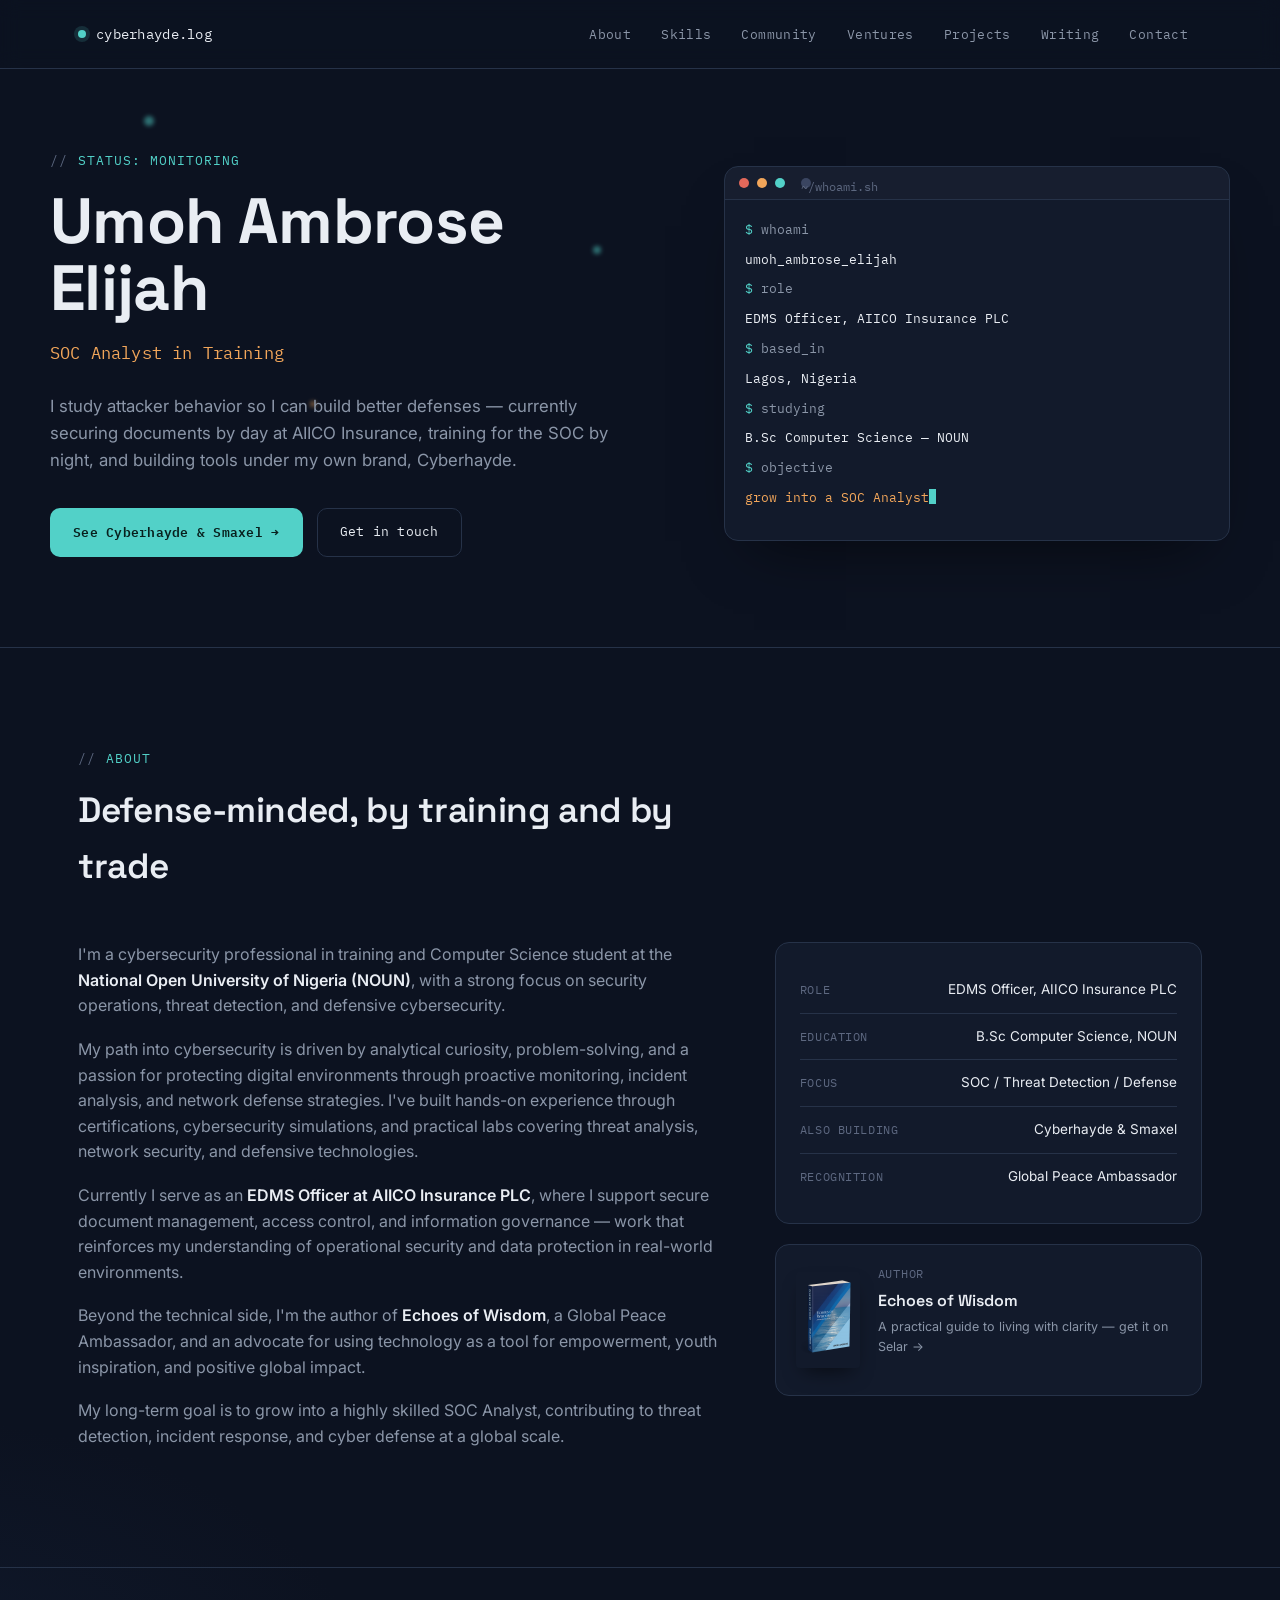
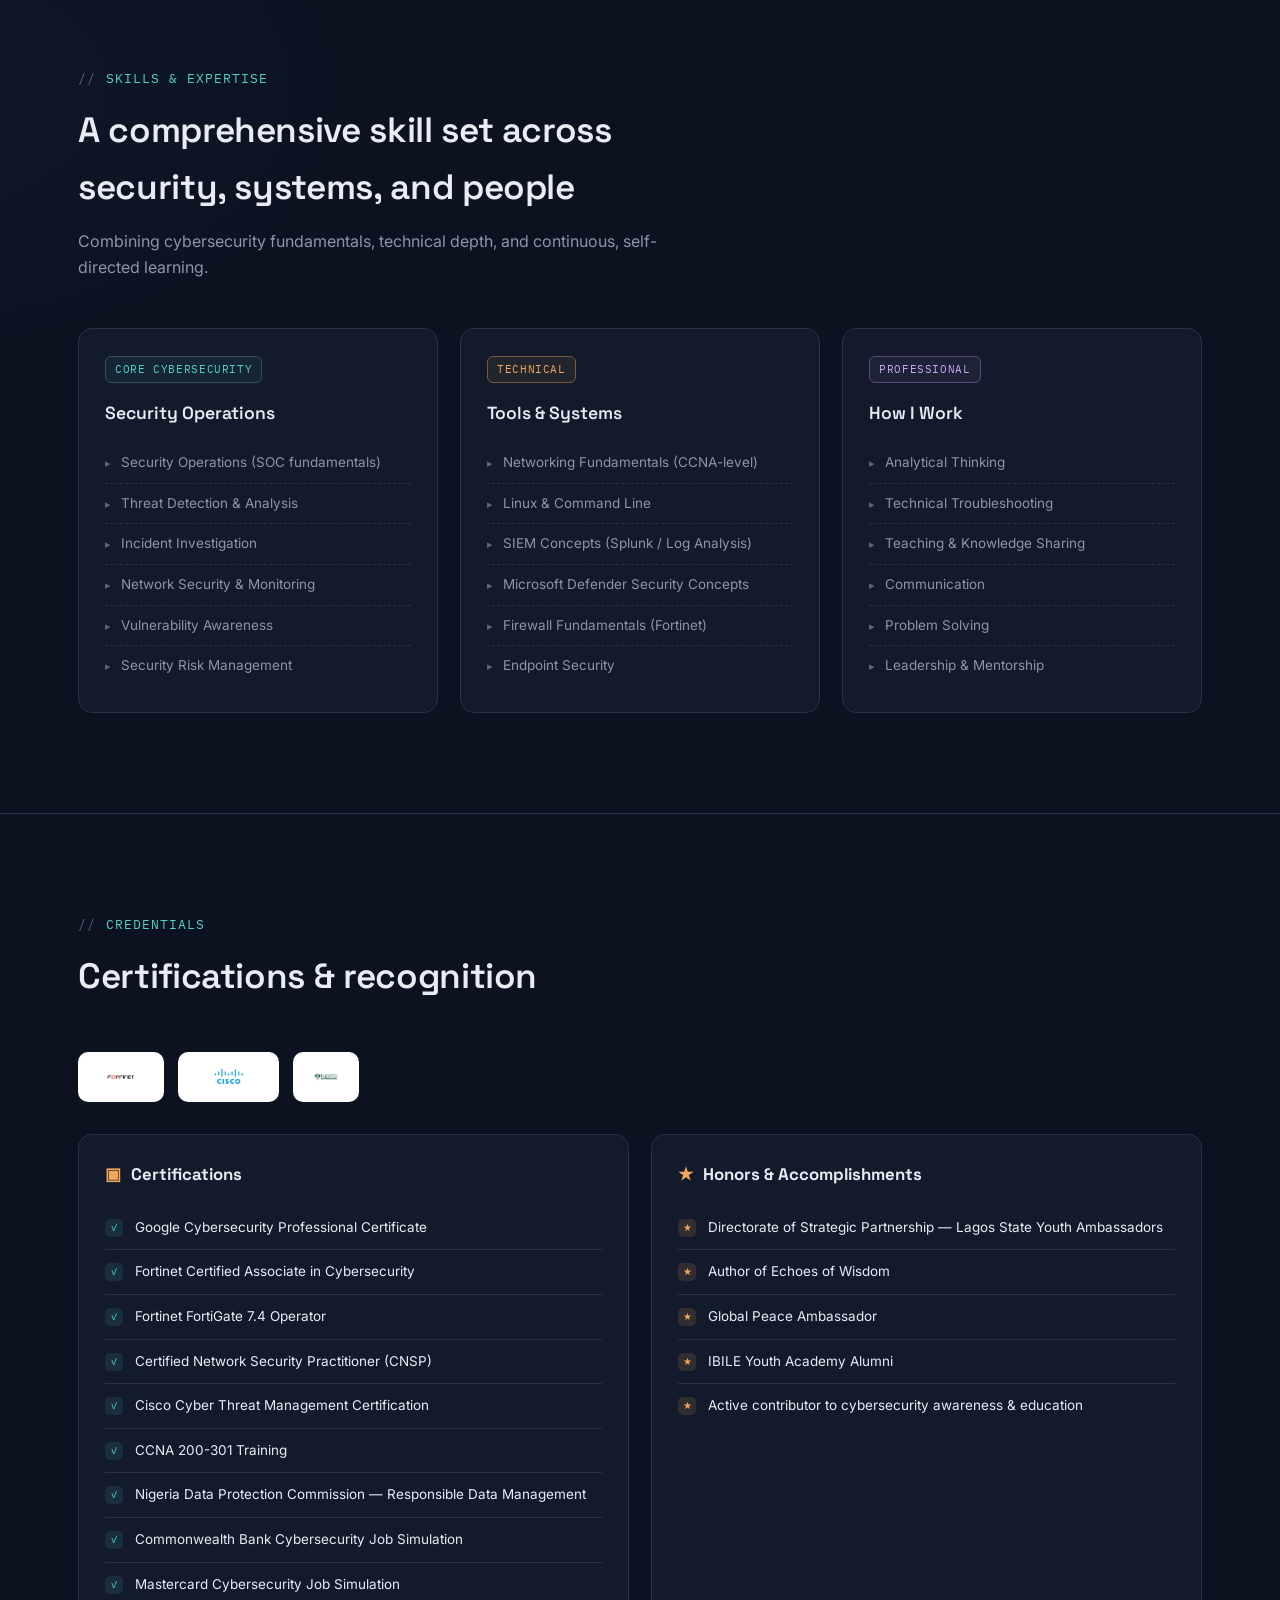
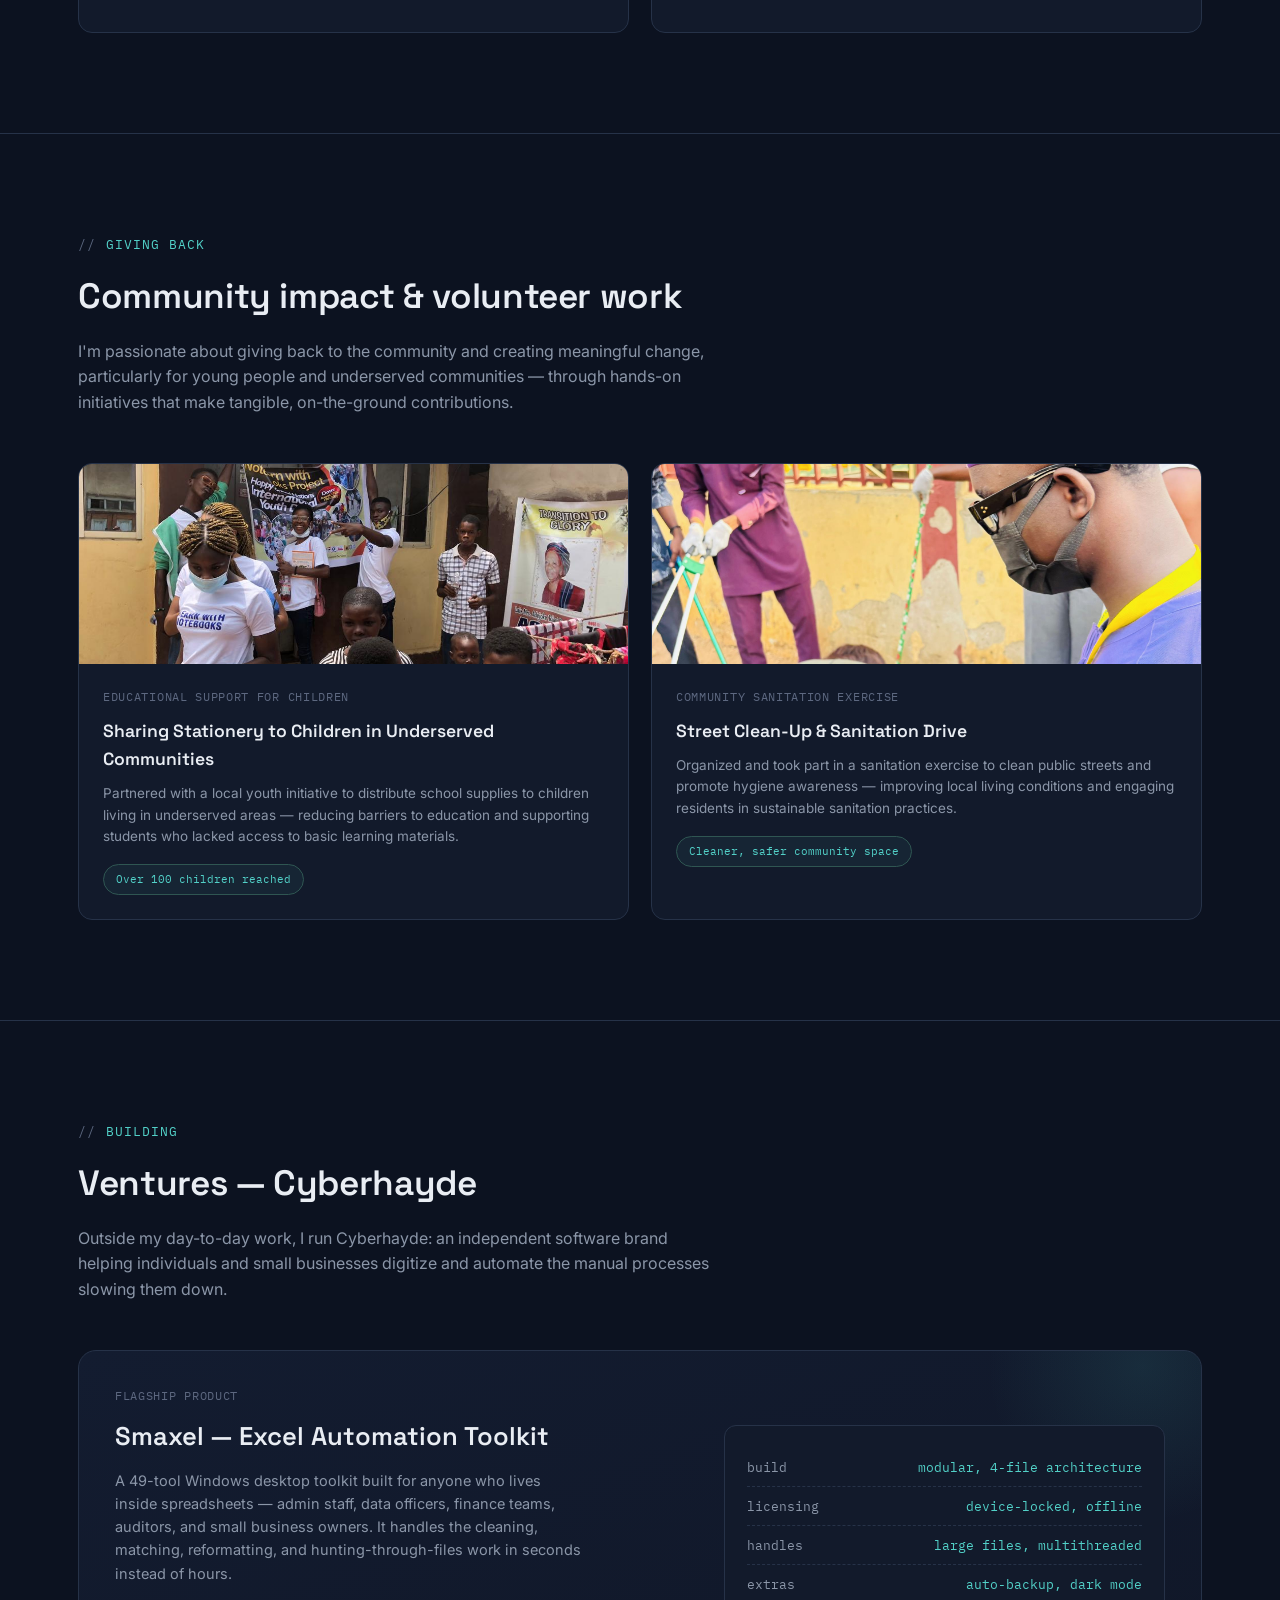
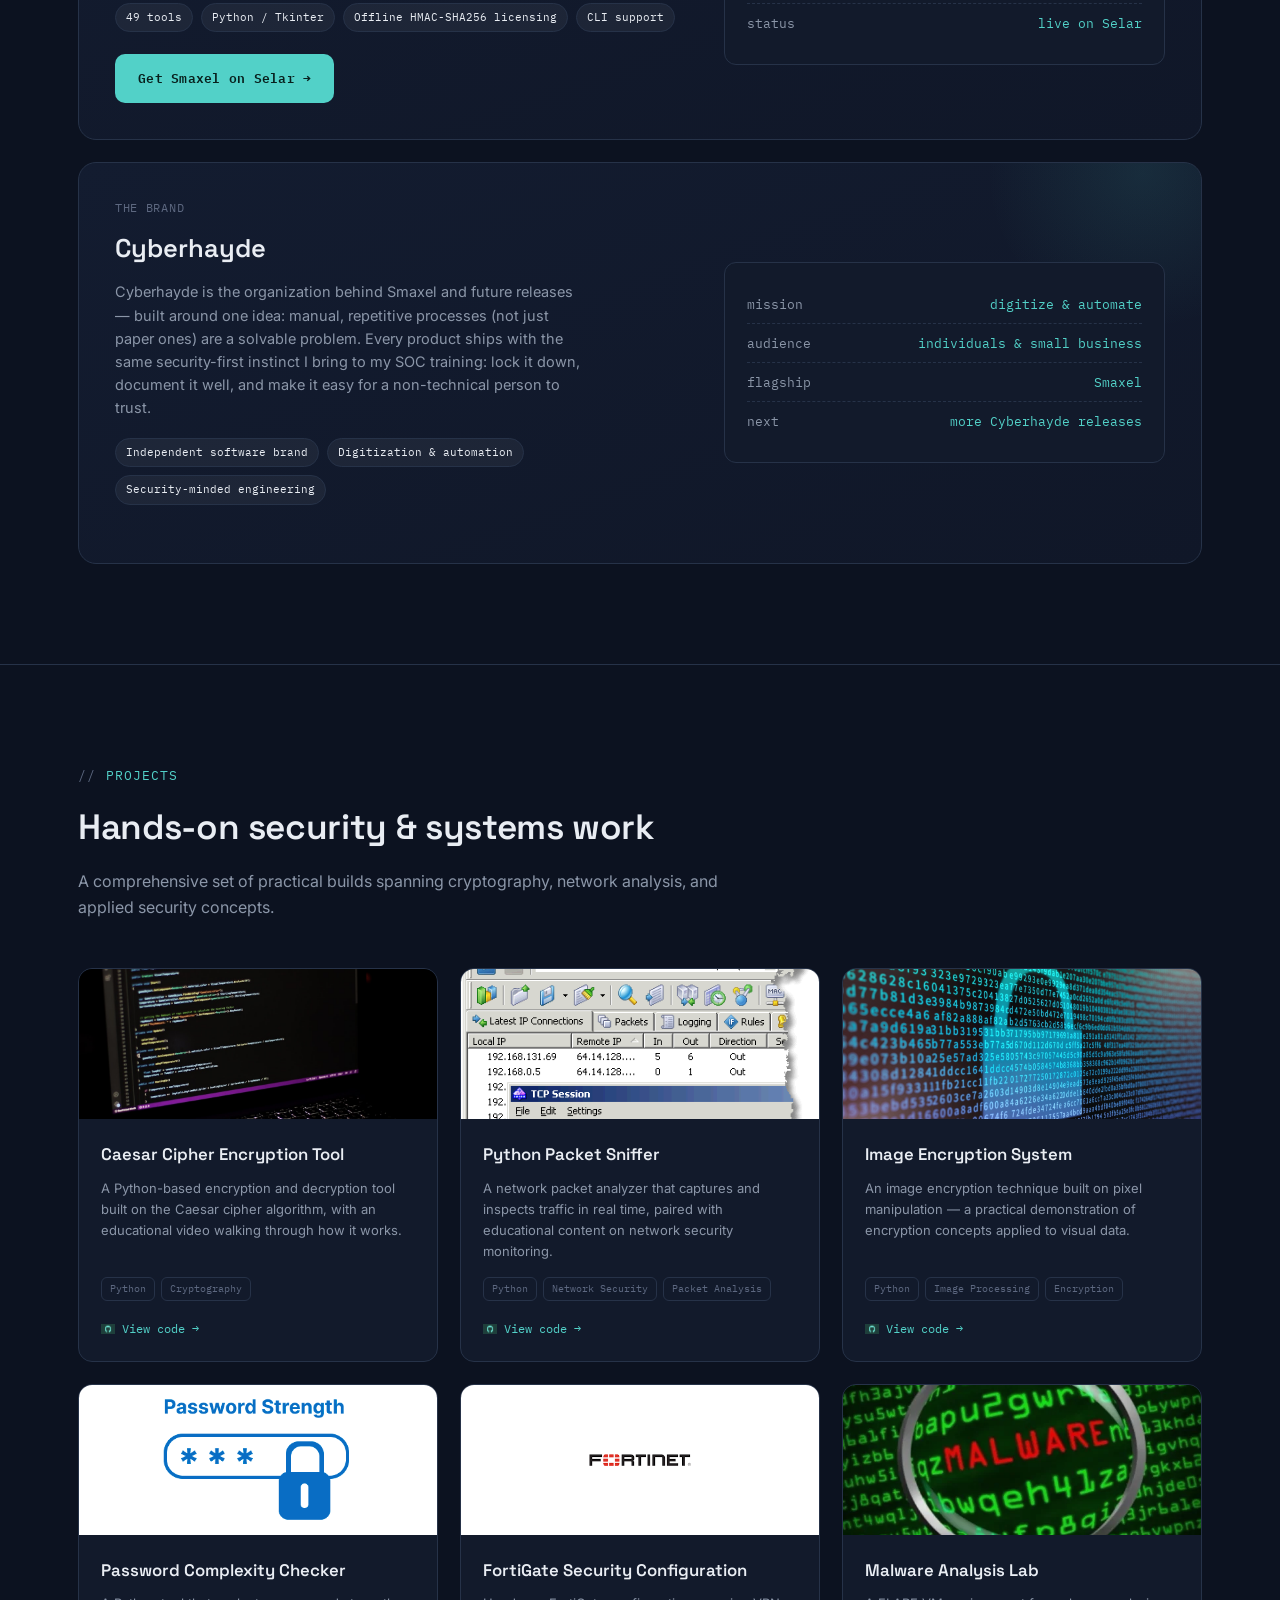
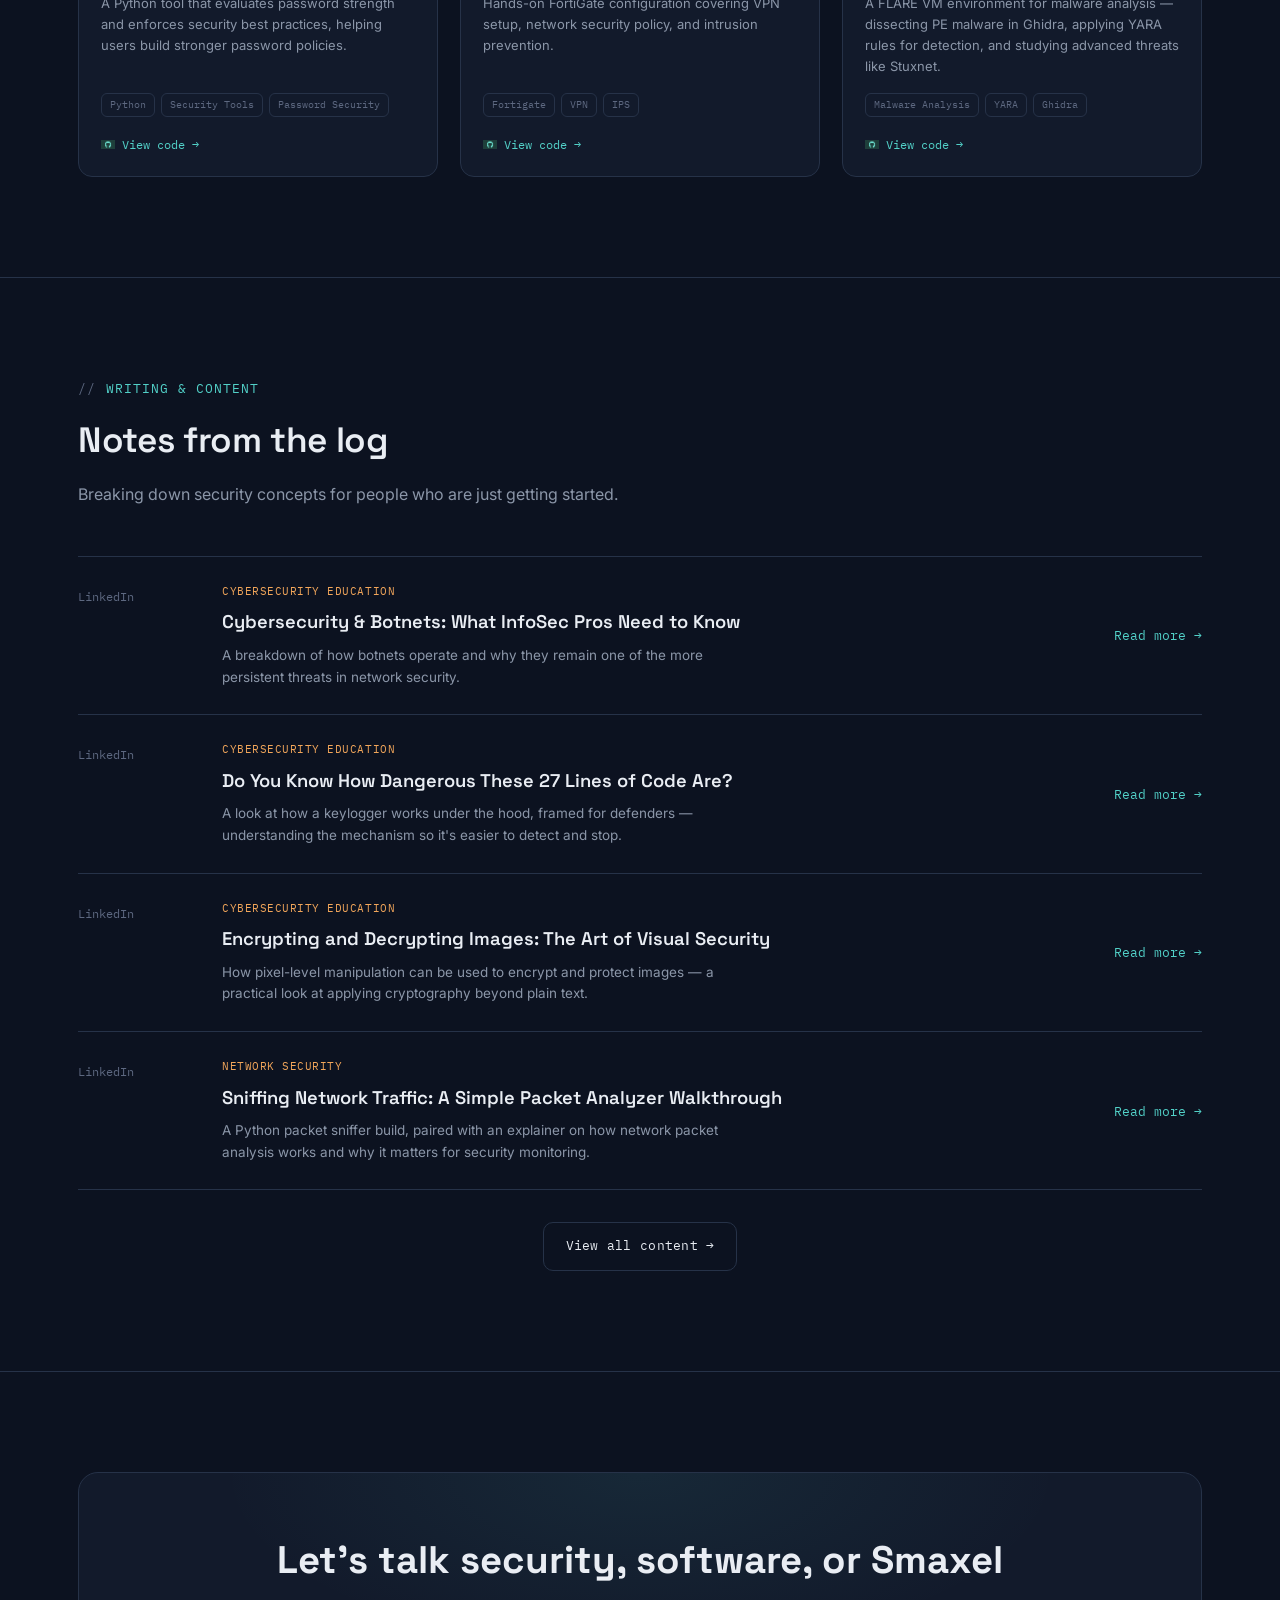
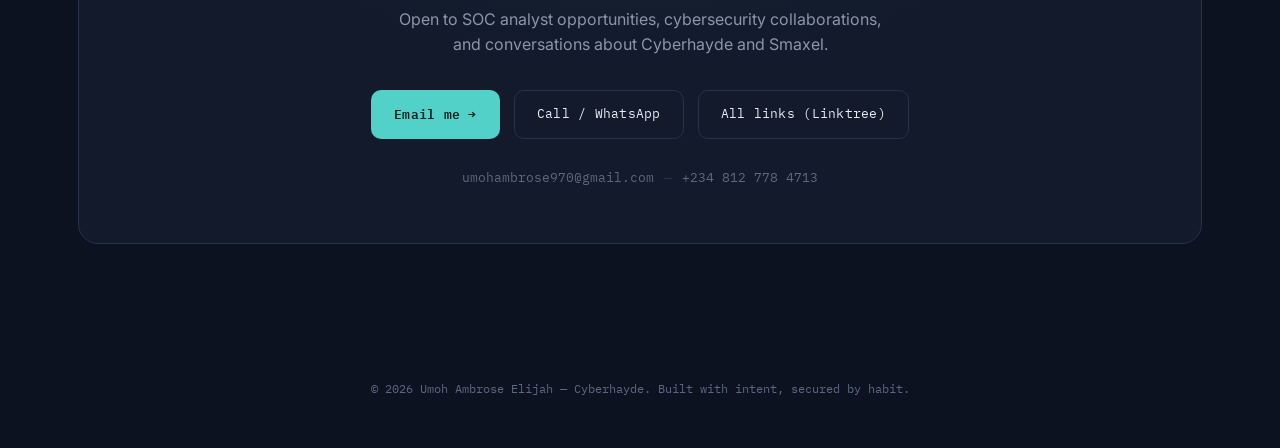
==== index.html @ e5b859e0 "Add files via upload" ====
<!DOCTYPE html>
<html lang="en">
<head>
<meta charset="UTF-8">
<meta name="viewport" content="width=device-width, initial-scale=1">
<title>Umoh Ambrose Elijah — SOC Analyst in Training | Cybersecurity | Author</title>
<meta name="description" content="Umoh Ambrose Elijah — SOC Analyst in training, cybersecurity practitioner, EDMS Officer at AIICO Insurance, author of Echoes of Wisdom, and founder of Cyberhayde.">
<link rel="preconnect" href="https://fonts.googleapis.com">
<link rel="preconnect" href="https://fonts.gstatic.com" crossorigin>
<link href="https://fonts.googleapis.com/css2?family=Space+Grotesk:wght@400;500;600;700&family=Inter:wght@400;500;600;700&family=IBM+Plex+Mono:wght@400;500;600&display=swap" rel="stylesheet">
<style>
  :root{
    --bg:        #0c1220;
    --panel:     #121a2b;
    --panel-2:   #17203400;
    --line:      #263248;
    --text:      #e9edf3;
    --muted:     #8b96a8;
    --muted-2:   #5d6880;
    --amber:     #f2a65a;
    --amber-dim: #7a5a35;
    --cyan:      #52d1c8;
    --cyan-dim:  #2f5652;
    --danger:    #e2685a;
    --radius:    14px;
    --maxw:      1180px;
    --display:   'Space Grotesk', sans-serif;
    --body:      'Inter', sans-serif;
    --mono:      'IBM Plex Mono', monospace;
  }

  *{box-sizing:border-box; margin:0; padding:0;}
  html{scroll-behavior:smooth;}
  @media (prefers-reduced-motion: reduce){
    html{scroll-behavior:auto;}
    *{animation-duration:0.001ms !important; animation-iteration-count:1 !important; transition-duration:0.001ms !important;}
  }

  body{
    background:
      radial-gradient(1100px 600px at 85% -10%, #142035 0%, transparent 60%),
      radial-gradient(900px 500px at -10% 20%, #10192c 0%, transparent 55%),
      var(--bg);
    background-size:100% 100%, 100% 100%, 100% 100%;
    animation:bgshift 22s ease-in-out infinite alternate;
    color:var(--text);
    font-family:var(--body);
    line-height:1.6;
    -webkit-font-smoothing:antialiased;
  }
  @keyframes bgshift{
    0%{background-position:85% -10%, -10% 20%, 0 0;}
    100%{background-position:78% -4%, -4% 28%, 0 0;}
  }

  /* floating ambient orbs (hero signature motion) */
  .orb{
    position:absolute; border-radius:50%; filter:blur(2px); pointer-events:none; z-index:0;
    opacity:0.5;
  }
  .orb-1{width:10px; height:10px; background:var(--cyan); top:18%; left:8%; animation:float1 9s ease-in-out infinite;}
  .orb-2{width:6px; height:6px; background:var(--amber); top:62%; left:22%; animation:float2 11s ease-in-out infinite;}
  .orb-3{width:8px; height:8px; background:var(--cyan); top:38%; left:46%; animation:float1 13s ease-in-out infinite reverse;}
  @keyframes float1{0%,100%{transform:translate(0,0);} 50%{transform:translate(14px,-22px);}}
  @keyframes float2{0%,100%{transform:translate(0,0);} 50%{transform:translate(-18px,16px);}}

  /* hero load-in stagger */
  .hero-copy > *{opacity:0; transform:translateY(14px); animation:heroIn .7s ease forwards;}
  .hero-copy .eyebrow{animation-delay:.05s;}
  .hero-copy h1{animation-delay:.15s;}
  .hero-copy .role-line{animation-delay:.28s;}
  .hero-copy p.lede{animation-delay:.4s;}
  .hero-copy .hero-ctas{animation-delay:.52s;}
  @keyframes heroIn{to{opacity:1; transform:translateY(0);}}

  .role-rotator{
    position:relative; display:inline-block;
    transition:opacity .35s ease, transform .35s ease;
  }
  .role-rotator.swap{opacity:0; transform:translateY(6px);}

  a{color:inherit; text-decoration:none;}
  img{max-width:100%; display:block;}
  ul{list-style:none;}

  ::selection{background:var(--amber); color:#1a1305;}

  .wrap{max-width:var(--maxw); margin:0 auto; padding:0 28px;}

  /* -------------------- NAV -------------------- */
  header.site-nav{
    position:fixed; top:0; left:0; right:0; z-index:100;
    background:rgba(12,18,32,0.78);
    backdrop-filter:blur(10px);
    border-bottom:1px solid var(--line);
  }
  .nav-inner{
    max-width:var(--maxw); margin:0 auto; padding:0 28px;
    height:68px; display:flex; align-items:center; justify-content:space-between;
  }
  .brand{
    font-family:var(--mono); font-size:14px; letter-spacing:0.02em; color:var(--text);
    display:flex; align-items:center; gap:10px;
  }
  .brand .dot{
    width:8px; height:8px; border-radius:50%; background:var(--cyan);
    box-shadow:0 0 0 4px rgba(82,209,200,0.15);
    animation:pulse 2.4s ease-in-out infinite;
  }
  @keyframes pulse{
    0%,100%{opacity:1;} 50%{opacity:0.35;}
  }
  nav.links{display:flex; gap:2px;}
  nav.links a{
    font-family:var(--mono); font-size:12.5px; letter-spacing:0.03em;
    color:var(--muted); padding:8px 14px; border-radius:8px; position:relative;
    transition:color .2s ease, background .2s ease;
  }
  nav.links a:hover{color:var(--text); background:rgba(255,255,255,0.04);}
  nav.links a.active{color:var(--cyan);}
  nav.links a.active::after{
    content:''; position:absolute; left:14px; right:14px; bottom:2px; height:1px; background:var(--cyan);
  }

  .nav-toggle{
    display:none; flex-direction:column; gap:5px; background:none; border:none; cursor:pointer; padding:8px;
  }
  .nav-toggle span{width:22px; height:2px; background:var(--text); border-radius:2px; transition:transform .25s ease, opacity .25s ease;}
  .mobile-menu{
    display:none; position:fixed; top:68px; left:0; right:0; bottom:0; z-index:99;
    background:rgba(9,13,22,0.98); backdrop-filter:blur(6px);
    padding:20px 28px; flex-direction:column; gap:4px;
  }
  .mobile-menu.open{display:flex;}
  .mobile-menu a{
    font-family:var(--mono); font-size:15px; padding:16px 4px; border-bottom:1px solid var(--line); color:var(--muted);
  }
  .mobile-menu a.active{color:var(--cyan);}

  /* -------------------- HERO -------------------- */
  .hero{
    padding:150px 0 90px;
    display:grid; grid-template-columns:1.1fr 0.9fr; gap:56px; align-items:center;
  }
  .eyebrow{
    font-family:var(--mono); font-size:12.5px; color:var(--cyan); letter-spacing:0.08em;
    text-transform:uppercase; margin-bottom:18px; display:flex; align-items:center; gap:10px;
  }
  .eyebrow::before{content:'//'; color:var(--muted-2);}
  h1.name{
    font-family:var(--display); font-weight:700;
    font-size:clamp(2.4rem, 5.2vw, 4rem);
    line-height:1.05; letter-spacing:-0.01em;
    margin-bottom:18px;
  }
  .role-line{
    font-family:var(--mono); font-size:clamp(0.9rem, 1.4vw, 1.05rem);
    color:var(--amber); margin-bottom:26px; letter-spacing:0.01em;
  }
  .role-line .sep{color:var(--muted-2); margin:0 8px;}
  .hero p.lede{
    color:var(--muted); font-size:1.05rem; max-width:52ch; margin-bottom:34px;
  }
  .hero-ctas{display:flex; gap:14px; flex-wrap:wrap;}
  .btn{
    font-family:var(--mono); font-size:13px; letter-spacing:0.02em;
    padding:13px 22px; border-radius:10px; display:inline-flex; align-items:center; gap:8px;
    transition:transform .2s ease, box-shadow .2s ease, background .2s ease, border-color .2s ease;
    border:1px solid transparent; cursor:pointer;
  }
  .btn-primary{background:var(--cyan); color:#08201d; font-weight:600;}
  .btn-primary:hover{transform:translateY(-2px); box-shadow:0 10px 24px rgba(82,209,200,0.22);}
  .btn-ghost{border-color:var(--line); color:var(--text);}
  .btn-ghost:hover{border-color:var(--muted-2); background:rgba(255,255,255,0.03); transform:translateY(-2px);}

  /* terminal console signature element */
  .console{
    background:var(--panel); border:1px solid var(--line); border-radius:var(--radius);
    font-family:var(--mono); font-size:13px; overflow:hidden;
    box-shadow:0 30px 60px -30px rgba(0,0,0,0.6);
  }
  .console-bar{
    display:flex; align-items:center; gap:8px; padding:11px 14px; border-bottom:1px solid var(--line);
    background:rgba(255,255,255,0.02);
  }
  .console-bar span{width:10px; height:10px; border-radius:50%; background:#3a4560;}
  .console-bar span:nth-child(1){background:#e2685a;}
  .console-bar span:nth-child(2){background:#f2a65a;}
  .console-bar span:nth-child(3){background:#52d1c8;}
  .console-bar .path{margin-left:8px; color:var(--muted-2); font-size:11.5px;}
  .console-body{padding:20px 20px 22px; color:var(--muted);}
  .console-body .line{margin-bottom:9px; white-space:pre-wrap;}
  .console-body .prompt{color:var(--cyan);}
  .console-body .val{color:var(--text);}
  .console-body .status{color:var(--amber);}
  .caret{display:inline-block; width:7px; height:15px; background:var(--cyan); vertical-align:-2px; animation:blink 1s step-end infinite;}
  @keyframes blink{50%{opacity:0;}}

  /* -------------------- SECTION SCAFFOLD -------------------- */
  section{padding:100px 0;}
  section + section{border-top:1px solid var(--line);}
  .sec-head{margin-bottom:48px; max-width:64ch;}
  .sec-head .eyebrow{margin-bottom:14px;}
  .sec-head h2{
    font-family:var(--display); font-weight:600; font-size:clamp(1.6rem, 3vw, 2.2rem);
    margin-bottom:14px; letter-spacing:-0.01em;
  }
  .sec-head p{color:var(--muted); font-size:1rem;}

  .reveal{opacity:0; transform:translateY(18px); transition:opacity .6s ease, transform .6s ease;}
  .reveal.in{opacity:1; transform:translateY(0);}

  /* -------------------- ABOUT -------------------- */
  .about-grid{display:grid; grid-template-columns:1.5fr 1fr; gap:56px; align-items:start;}
  .about-grid p{color:var(--muted); margin-bottom:18px; max-width:66ch;}
  .about-grid p strong{color:var(--text); font-weight:600;}
  .fact-card{
    background:var(--panel); border:1px solid var(--line); border-radius:var(--radius); padding:24px;
  }
  .fact-card .fact{display:flex; justify-content:space-between; gap:14px; padding:12px 0; border-bottom:1px solid var(--line); font-size:13.5px;}
  .fact-card .fact:last-child{border-bottom:none;}
  .fact-card .fact .k{color:var(--muted-2); font-family:var(--mono); font-size:11.5px; text-transform:uppercase; letter-spacing:0.05em; padding-top:2px;}
  .fact-card .fact .v{color:var(--text); text-align:right;}

  .book-card{
    margin-top:20px; background:var(--panel); border:1px solid var(--line); border-radius:var(--radius);
    padding:20px; display:flex; gap:18px; align-items:center; transition:border-color .2s ease, transform .2s ease;
  }
  .book-card:hover{border-color:var(--muted-2); transform:translateY(-2px);}
  .book-card img{width:64px; border-radius:4px; box-shadow:0 10px 20px -8px rgba(0,0,0,0.6); flex-shrink:0;}
  .book-card h4{font-family:var(--display); font-size:1rem; margin:2px 0 4px; font-weight:600;}
  .book-card p{color:var(--muted); font-size:12.5px;}
  .book-info .venture-kicker{margin-bottom:4px;}

  /* -------------------- SKILLS -------------------- */
  .skill-cols{display:grid; grid-template-columns:repeat(3, 1fr); gap:22px;}
  .skill-panel{
    background:var(--panel); border:1px solid var(--line); border-radius:var(--radius); padding:26px;
  }
  .skill-panel .tag{
    display:inline-block; font-family:var(--mono); font-size:10.5px; letter-spacing:0.06em; text-transform:uppercase;
    color:var(--cyan); border:1px solid var(--cyan-dim); background:rgba(82,209,200,0.06);
    padding:4px 9px; border-radius:6px; margin-bottom:16px;
  }
  .skill-panel.technical .tag{color:var(--amber); border-color:var(--amber-dim); background:rgba(242,166,90,0.07);}
  .skill-panel.professional .tag{color:#c9a6f2; border-color:#5a4a7a; background:rgba(201,166,242,0.06);}
  .skill-panel h3{font-family:var(--display); font-size:1.1rem; margin-bottom:16px; font-weight:600;}
  .skill-panel li{
    font-size:13.5px; color:var(--muted); padding:9px 0; border-bottom:1px dashed var(--line);
    display:flex; gap:10px; align-items:baseline;
  }
  .skill-panel li:last-child{border-bottom:none;}
  .skill-panel li::before{content:'▸'; color:var(--muted-2); flex-shrink:0; font-size:11px;}

  /* -------------------- CERTS / HONORS -------------------- */
  .logo-strip{display:flex; flex-wrap:wrap; gap:14px; margin-bottom:32px;}
  .logo-chip{
    background:#fff; border-radius:10px; padding:12px 20px; display:flex; align-items:center; justify-content:center;
    transition:transform .2s ease;
  }
  .logo-chip:hover{transform:translateY(-3px);}
  .logo-chip img{height:26px; width:auto; object-fit:contain;}

  .cred-grid{display:grid; grid-template-columns:1fr 1fr; gap:22px;}
  .cred-card{background:var(--panel); border:1px solid var(--line); border-radius:var(--radius); padding:26px;}
  .cred-card h3{font-family:var(--display); font-size:1.05rem; margin-bottom:18px; display:flex; align-items:center; gap:10px;}
  .cred-card h3 .ico{color:var(--amber);}
  .cred-card .item{
    display:flex; gap:12px; padding:11px 0; border-bottom:1px solid var(--line); font-size:13.5px; color:var(--muted);
  }
  .cred-card .item:last-child{border-bottom:none;}
  .cred-card .item .chip{
    flex-shrink:0; width:18px; height:18px; border-radius:5px; margin-top:2px;
    background:rgba(82,209,200,0.12); color:var(--cyan); display:flex; align-items:center; justify-content:center;
    font-size:10px; font-family:var(--mono);
  }
  .cred-card.honors .item .chip{background:rgba(242,166,90,0.14); color:var(--amber);}
  .cred-card .item .v{color:var(--text);}

  /* -------------------- COMMUNITY -------------------- */
  .community-grid{display:grid; grid-template-columns:1fr 1fr; gap:22px;}
  .community-card{
    background:var(--panel); border:1px solid var(--line); border-radius:var(--radius); overflow:hidden;
    transition:transform .2s ease, border-color .2s ease;
  }
  .community-card:hover{transform:translateY(-4px); border-color:var(--muted-2);}
  .community-card img{width:100%; height:200px; object-fit:cover; display:block; filter:saturate(0.92);}
  .community-body{padding:24px;}
  .community-body h3{font-family:var(--display); font-size:1.1rem; margin-bottom:10px; font-weight:600;}
  .community-body p{color:var(--muted); font-size:13.5px; margin-bottom:16px;}
  .impact-tag{
    font-family:var(--mono); font-size:11px; color:var(--cyan); border:1px solid var(--cyan-dim);
    background:rgba(82,209,200,0.06); display:inline-block; padding:6px 12px; border-radius:20px;
  }

  /* -------------------- VENTURES (new) -------------------- */
  .venture-card{
    background:linear-gradient(160deg, #131c30 0%, #101728 100%);
    border:1px solid var(--line); border-radius:18px; padding:36px;
    display:grid; grid-template-columns:1.3fr 1fr; gap:36px; align-items:center;
    position:relative; overflow:hidden;
  }
  .venture-card::before{
    content:''; position:absolute; top:-40%; right:-10%; width:340px; height:340px; border-radius:50%;
    background:radial-gradient(circle, rgba(82,209,200,0.10), transparent 65%);
  }
  .venture-card + .venture-card{margin-top:22px;}
  .venture-kicker{font-family:var(--mono); font-size:11.5px; color:var(--muted-2); letter-spacing:0.06em; text-transform:uppercase; margin-bottom:10px;}
  .venture-card h3{font-family:var(--display); font-size:1.6rem; margin-bottom:12px; font-weight:600;}
  .venture-card p{color:var(--muted); font-size:14.5px; margin-bottom:18px; max-width:52ch;}
  .venture-badges{display:flex; flex-wrap:wrap; gap:8px; margin-bottom:22px;}
  .venture-badges span{
    font-family:var(--mono); font-size:11px; color:var(--text); background:rgba(255,255,255,0.05);
    border:1px solid var(--line); padding:5px 10px; border-radius:20px;
  }
  .venture-panel{
    background:var(--panel); border:1px solid var(--line); border-radius:12px; padding:22px;
    font-family:var(--mono); font-size:12.5px; color:var(--muted); position:relative; z-index:1;
  }
  .venture-panel .row{display:flex; justify-content:space-between; padding:9px 0; border-bottom:1px dashed var(--line);}
  .venture-panel .row:last-child{border-bottom:none;}
  .venture-panel .row .v{color:var(--cyan);}

  /* -------------------- PROJECTS -------------------- */
  .project-grid{display:grid; grid-template-columns:repeat(3, 1fr); gap:22px;}
  .project-card{
    background:var(--panel); border:1px solid var(--line); border-radius:var(--radius); overflow:hidden;
    display:flex; flex-direction:column; transition:border-color .2s ease, transform .2s ease;
  }
  .project-card:hover{border-color:var(--muted-2); transform:translateY(-3px);}
  .project-thumb{
    width:100%; height:150px; object-fit:cover; display:block; filter:saturate(0.9);
    transition:transform .4s ease;
  }
  .project-thumb.logo-thumb{object-fit:contain; background:#fff; padding:26px 0;}
  .project-card:hover .project-thumb{transform:scale(1.04);}
  .project-card-body{padding:22px; display:flex; flex-direction:column; flex:1;}
  .project-card h3{font-family:var(--display); font-size:1.05rem; margin-bottom:10px; font-weight:600;}
  .project-card p{color:var(--muted); font-size:13px; flex:1; margin-bottom:16px;}
  .project-tags{display:flex; flex-wrap:wrap; gap:6px; margin-bottom:18px;}
  .project-tags span{
    font-family:var(--mono); font-size:10px; color:var(--muted-2); border:1px solid var(--line);
    padding:3px 8px; border-radius:6px;
  }
  .project-card a.code-link{
    font-family:var(--mono); font-size:12px; color:var(--cyan); display:inline-flex; align-items:center; gap:7px;
  }
  .project-card a.code-link:hover{text-decoration:underline;}
  .gh-icon{width:14px; height:14px; object-fit:contain; filter:invert(78%) sepia(28%) saturate(561%) hue-rotate(122deg) brightness(94%);}

  /* -------------------- WRITING -------------------- */
  .writing-list{display:flex; flex-direction:column;}
  .writing-item{
    display:grid; grid-template-columns:120px 1fr auto; gap:24px; align-items:start;
    padding:26px 0; border-bottom:1px solid var(--line);
  }
  .writing-item:first-child{border-top:1px solid var(--line);}
  .writing-item time{font-family:var(--mono); font-size:12px; color:var(--muted-2); padding-top:4px;}
  .writing-item .meta{display:flex; gap:10px; align-items:center; margin-bottom:8px; flex-wrap:wrap;}
  .writing-item .cat{
    font-family:var(--mono); font-size:10.5px; color:var(--amber); text-transform:uppercase; letter-spacing:0.05em;
  }
  .writing-item .read{font-family:var(--mono); font-size:10.5px; color:var(--muted-2);}
  .writing-item h3{font-family:var(--display); font-size:1.15rem; margin-bottom:8px; font-weight:600;}
  .writing-item p{color:var(--muted); font-size:13.5px; max-width:60ch;}
  .writing-item .go{
    font-family:var(--mono); font-size:12.5px; color:var(--cyan); align-self:center; white-space:nowrap;
  }
  .view-all{margin-top:32px; text-align:center;}

  /* -------------------- CONTACT -------------------- */
  .contact-panel{
    background:var(--panel); border:1px solid var(--line); border-radius:20px; padding:56px;
    text-align:center; position:relative; overflow:hidden;
  }
  .contact-panel::before{
    content:''; position:absolute; inset:0; background:radial-gradient(600px 260px at 50% 0%, rgba(82,209,200,0.08), transparent 70%);
  }
  .contact-panel h2{font-family:var(--display); font-size:clamp(1.6rem,3.4vw,2.4rem); margin-bottom:16px; position:relative;}
  .contact-panel p{color:var(--muted); max-width:50ch; margin:0 auto 32px; position:relative;}
  .contact-ctas{display:flex; gap:14px; justify-content:center; flex-wrap:wrap; position:relative;}
  .contact-details{
    margin-top:28px; font-family:var(--mono); font-size:12.5px; color:var(--muted-2);
    display:flex; gap:10px; justify-content:center; flex-wrap:wrap; position:relative;
  }
  .contact-details .dash{color:var(--line);}

  footer{padding:36px 0 50px; text-align:center;}
  footer p{font-family:var(--mono); font-size:11.5px; color:var(--muted-2);}

  .to-top{
    position:fixed; right:24px; bottom:24px; width:44px; height:44px; border-radius:12px;
    background:var(--panel); border:1px solid var(--line); color:var(--text); display:flex; align-items:center; justify-content:center;
    opacity:0; pointer-events:none; transition:opacity .25s ease, transform .2s ease; z-index:90; cursor:pointer;
  }
  .to-top.show{opacity:1; pointer-events:auto;}
  .to-top:hover{transform:translateY(-3px); border-color:var(--muted-2);}

  /* -------------------- RESPONSIVE -------------------- */
  @media (max-width:980px){
    .hero{grid-template-columns:1fr; padding-top:130px;}
    .about-grid{grid-template-columns:1fr;}
    .skill-cols{grid-template-columns:1fr 1fr;}
    .cred-grid{grid-template-columns:1fr;}
    .venture-card{grid-template-columns:1fr;}
    .project-grid{grid-template-columns:1fr 1fr;}
  }
  @media (max-width:720px){
    nav.links{display:none;}
    .nav-toggle{display:flex;}
    .wrap{padding:0 20px;}
    .hero{padding:118px 0 60px;}
    section{padding:64px 0;}
    .skill-cols{grid-template-columns:1fr;}
    .project-grid{grid-template-columns:1fr;}
    .writing-item{grid-template-columns:1fr; gap:8px;}
    .writing-item .go{justify-self:start;}
    .contact-panel{padding:38px 22px;}
    h1.name{font-size:2.2rem;}
  }
</style>
</head>
<body>

<header class="site-nav">
  <div class="nav-inner">
    <a href="#top" class="brand"><span class="dot"></span>cyberhayde.log</a>
    <nav class="links" id="desktopLinks">
      <a href="#about">About</a>
      <a href="#skills">Skills</a>
      <a href="#community">Community</a>
      <a href="#ventures">Ventures</a>
      <a href="#projects">Projects</a>
      <a href="#writing">Writing</a>
      <a href="#contact">Contact</a>
    </nav>
    <button class="nav-toggle" id="navToggle" aria-label="Toggle menu" aria-expanded="false">
      <span></span><span></span><span></span>
    </button>
  </div>
</header>

<div class="mobile-menu" id="mobileMenu">
  <a href="#about">About</a>
  <a href="#skills">Skills</a>
  <a href="#community">Community</a>
  <a href="#ventures">Ventures</a>
  <a href="#projects">Projects</a>
  <a href="#writing">Writing</a>
  <a href="#contact">Contact</a>
</div>

<main id="top">

  <!-- HERO -->
  <section class="hero wrap" style="border-top:none; position:relative;">
    <div class="orb orb-1"></div>
    <div class="orb orb-2"></div>
    <div class="orb orb-3"></div>
    <div class="hero-copy" style="position:relative; z-index:1;">
      <div class="eyebrow">status: monitoring</div>
      <h1 class="name">Umoh Ambrose Elijah</h1>
      <div class="role-line">
        <span class="role-rotator" id="roleRotator">SOC Analyst in Training</span>
      </div>
      <p class="lede">I study attacker behavior so I can build better defenses — currently securing documents by day at AIICO Insurance, training for the SOC by night, and building tools under my own brand, Cyberhayde.</p>
      <div class="hero-ctas">
        <a href="#ventures" class="btn btn-primary">See Cyberhayde &amp; Smaxel →</a>
        <a href="#contact" class="btn btn-ghost">Get in touch</a>
      </div>
    </div>
    <div class="console reveal">
      <div class="console-bar">
        <span></span><span></span><span></span>
        <span class="path">~/whoami.sh</span>
      </div>
      <div class="console-body">
        <div class="line"><span class="prompt">$</span> whoami</div>
        <div class="line"><span class="val">umoh_ambrose_elijah</span></div>
        <div class="line"><span class="prompt">$</span> role</div>
        <div class="line"><span class="val">EDMS Officer, AIICO Insurance PLC</span></div>
        <div class="line"><span class="prompt">$</span> based_in</div>
        <div class="line"><span class="val">Lagos, Nigeria</span></div>
        <div class="line"><span class="prompt">$</span> studying</div>
        <div class="line"><span class="val">B.Sc Computer Science — NOUN</span></div>
        <div class="line"><span class="prompt">$</span> objective</div>
        <div class="line"><span class="status">grow into a SOC Analyst<span class="caret"></span></span></div>
      </div>
    </div>
  </section>

  <!-- ABOUT -->
  <section id="about">
    <div class="wrap">
      <div class="sec-head reveal">
        <div class="eyebrow">about</div>
        <h2>Defense-minded, by training and by trade</h2>
      </div>
      <div class="about-grid">
        <div class="reveal">
          <p>I'm a cybersecurity professional in training and Computer Science student at the <strong>National Open University of Nigeria (NOUN)</strong>, with a strong focus on security operations, threat detection, and defensive cybersecurity.</p>
          <p>My path into cybersecurity is driven by analytical curiosity, problem-solving, and a passion for protecting digital environments through proactive monitoring, incident analysis, and network defense strategies. I've built hands-on experience through certifications, cybersecurity simulations, and practical labs covering threat analysis, network security, and defensive technologies.</p>
          <p>Currently I serve as an <strong>EDMS Officer at AIICO Insurance PLC</strong>, where I support secure document management, access control, and information governance — work that reinforces my understanding of operational security and data protection in real-world environments.</p>
          <p>Beyond the technical side, I'm the author of <strong>Echoes of Wisdom</strong>, a Global Peace Ambassador, and an advocate for using technology as a tool for empowerment, youth inspiration, and positive global impact.</p>
          <p>My long-term goal is to grow into a highly skilled SOC Analyst, contributing to threat detection, incident response, and cyber defense at a global scale.</p>
        </div>
        <div class="reveal">
        <div class="fact-card">
          <div class="fact"><span class="k">Role</span><span class="v">EDMS Officer, AIICO Insurance PLC</span></div>
          <div class="fact"><span class="k">Education</span><span class="v">B.Sc Computer Science, NOUN</span></div>
          <div class="fact"><span class="k">Focus</span><span class="v">SOC / Threat Detection / Defense</span></div>
          <div class="fact"><span class="k">Also building</span><span class="v">Cyberhayde &amp; Smaxel</span></div>
          <div class="fact"><span class="k">Recognition</span><span class="v">Global Peace Ambassador</span></div>
        </div>
        <a class="book-card" href="https://selar.com/11111929if" target="_blank" rel="noopener">
          <img src="assets/echoes-of-wisdom-cover.png" alt="Echoes of Wisdom book cover by Umoh Ambrose">
          <div class="book-info">
            <div class="venture-kicker">Author</div>
            <h4>Echoes of Wisdom</h4>
            <p>A practical guide to living with clarity — get it on Selar →</p>
          </div>
        </a>
        </div>
      </div>
    </div>
  </section>

  <!-- SKILLS -->
  <section id="skills">
    <div class="wrap">
      <div class="sec-head reveal">
        <div class="eyebrow">skills &amp; expertise</div>
        <h2>A comprehensive skill set across security, systems, and people</h2>
        <p>Combining cybersecurity fundamentals, technical depth, and continuous, self-directed learning.</p>
      </div>
      <div class="skill-cols">
        <div class="skill-panel reveal">
          <span class="tag">Core Cybersecurity</span>
          <h3>Security Operations</h3>
          <ul>
            <li>Security Operations (SOC fundamentals)</li>
            <li>Threat Detection &amp; Analysis</li>
            <li>Incident Investigation</li>
            <li>Network Security &amp; Monitoring</li>
            <li>Vulnerability Awareness</li>
            <li>Security Risk Management</li>
          </ul>
        </div>
        <div class="skill-panel technical reveal">
          <span class="tag">Technical</span>
          <h3>Tools &amp; Systems</h3>
          <ul>
            <li>Networking Fundamentals (CCNA-level)</li>
            <li>Linux &amp; Command Line</li>
            <li>SIEM Concepts (Splunk / Log Analysis)</li>
            <li>Microsoft Defender Security Concepts</li>
            <li>Firewall Fundamentals (Fortinet)</li>
            <li>Endpoint Security</li>
          </ul>
        </div>
        <div class="skill-panel professional reveal">
          <span class="tag">Professional</span>
          <h3>How I Work</h3>
          <ul>
            <li>Analytical Thinking</li>
            <li>Technical Troubleshooting</li>
            <li>Teaching &amp; Knowledge Sharing</li>
            <li>Communication</li>
            <li>Problem Solving</li>
            <li>Leadership &amp; Mentorship</li>
          </ul>
        </div>
      </div>
    </div>
  </section>

  <!-- CERTS / HONORS -->
  <section id="credentials">
    <div class="wrap">
      <div class="sec-head reveal">
        <div class="eyebrow">credentials</div>
        <h2>Certifications &amp; recognition</h2>
      </div>
      <div class="logo-strip reveal">
        <div class="logo-chip"><img src="assets/fortinet-logo.png" alt="Fortinet"></div>
        <div class="logo-chip"><img src="assets/cisco-logo.png" alt="Cisco"></div>
        <div class="logo-chip"><img src="assets/ndpc-logo.png" alt="Nigeria Data Protection Commission"></div>
      </div>
      <div class="cred-grid">
        <div class="cred-card reveal">
          <h3><span class="ico">▣</span> Certifications</h3>
          <div class="item"><span class="chip">✓</span><span class="v">Google Cybersecurity Professional Certificate</span></div>
          <div class="item"><span class="chip">✓</span><span class="v">Fortinet Certified Associate in Cybersecurity</span></div>
          <div class="item"><span class="chip">✓</span><span class="v">Fortinet FortiGate 7.4 Operator</span></div>
          <div class="item"><span class="chip">✓</span><span class="v">Certified Network Security Practitioner (CNSP)</span></div>
          <div class="item"><span class="chip">✓</span><span class="v">Cisco Cyber Threat Management Certification</span></div>
          <div class="item"><span class="chip">✓</span><span class="v">CCNA 200-301 Training</span></div>
          <div class="item"><span class="chip">✓</span><span class="v">Nigeria Data Protection Commission — Responsible Data Management</span></div>
          <div class="item"><span class="chip">✓</span><span class="v">Commonwealth Bank Cybersecurity Job Simulation</span></div>
          <div class="item"><span class="chip">✓</span><span class="v">Mastercard Cybersecurity Job Simulation</span></div>
        </div>
        <div class="cred-card honors reveal">
          <h3><span class="ico">★</span> Honors &amp; Accomplishments</h3>
          <div class="item"><span class="chip">★</span><span class="v">Directorate of Strategic Partnership — Lagos State Youth Ambassadors</span></div>
          <div class="item"><span class="chip">★</span><span class="v">Author of Echoes of Wisdom</span></div>
          <div class="item"><span class="chip">★</span><span class="v">Global Peace Ambassador</span></div>
          <div class="item"><span class="chip">★</span><span class="v">IBILE Youth Academy Alumni</span></div>
          <div class="item"><span class="chip">★</span><span class="v">Active contributor to cybersecurity awareness &amp; education</span></div>
        </div>
      </div>
    </div>
  </section>

  <!-- COMMUNITY IMPACT -->
  <section id="community">
    <div class="wrap">
      <div class="sec-head reveal">
        <div class="eyebrow">giving back</div>
        <h2>Community impact &amp; volunteer work</h2>
        <p>I'm passionate about giving back to the community and creating meaningful change, particularly for young people and underserved communities — through hands-on initiatives that make tangible, on-the-ground contributions.</p>
      </div>
      <div class="community-grid">
        <div class="community-card reveal">
          <img src="assets/community-notebooks.jpg" alt="Distributing stationery to children in an underserved community">
          <div class="community-body">
            <div class="venture-kicker">Educational Support for Children</div>
            <h3>Sharing Stationery to Children in Underserved Communities</h3>
            <p>Partnered with a local youth initiative to distribute school supplies to children living in underserved areas — reducing barriers to education and supporting students who lacked access to basic learning materials.</p>
            <div class="impact-tag">Over 100 children reached</div>
          </div>
        </div>
        <div class="community-card reveal">
          <img src="assets/community-sanitation-2.jpg" alt="Volunteers taking part in a street clean-up and sanitation drive">
          <div class="community-body">
            <div class="venture-kicker">Community Sanitation Exercise</div>
            <h3>Street Clean-Up &amp; Sanitation Drive</h3>
            <p>Organized and took part in a sanitation exercise to clean public streets and promote hygiene awareness — improving local living conditions and engaging residents in sustainable sanitation practices.</p>
            <div class="impact-tag">Cleaner, safer community space</div>
          </div>
        </div>
      </div>
    </div>
  </section>

  <!-- VENTURES (NEW) -->
  <section id="ventures">
    <div class="wrap">
      <div class="sec-head reveal">
        <div class="eyebrow">building</div>
        <h2>Ventures — Cyberhayde</h2>
        <p>Outside my day-to-day work, I run Cyberhayde: an independent software brand helping individuals and small businesses digitize and automate the manual processes slowing them down.</p>
      </div>

      <div class="venture-card reveal">
        <div>
          <div class="venture-kicker">Flagship product</div>
          <h3>Smaxel — Excel Automation Toolkit</h3>
          <p>A 49-tool Windows desktop toolkit built for anyone who lives inside spreadsheets — admin staff, data officers, finance teams, auditors, and small business owners. It handles the cleaning, matching, reformatting, and hunting-through-files work in seconds instead of hours.</p>
          <div class="venture-badges">
            <span>49 tools</span>
            <span>Python / Tkinter</span>
            <span>Offline HMAC-SHA256 licensing</span>
            <span>CLI support</span>
          </div>
          <a href="https://selar.com/smaxel" target="_blank" rel="noopener" class="btn btn-primary">Get Smaxel on Selar →</a>
        </div>
        <div class="venture-panel">
          <div class="row"><span>build</span><span class="v">modular, 4-file architecture</span></div>
          <div class="row"><span>licensing</span><span class="v">device-locked, offline</span></div>
          <div class="row"><span>handles</span><span class="v">large files, multithreaded</span></div>
          <div class="row"><span>extras</span><span class="v">auto-backup, dark mode</span></div>
          <div class="row"><span>status</span><span class="v">live on Selar</span></div>
        </div>
      </div>

      <div class="venture-card reveal">
        <div>
          <div class="venture-kicker">The brand</div>
          <h3>Cyberhayde</h3>
          <p>Cyberhayde is the organization behind Smaxel and future releases — built around one idea: manual, repetitive processes (not just paper ones) are a solvable problem. Every product ships with the same security-first instinct I bring to my SOC training: lock it down, document it well, and make it easy for a non-technical person to trust.</p>
          <div class="venture-badges">
            <span>Independent software brand</span>
            <span>Digitization &amp; automation</span>
            <span>Security-minded engineering</span>
          </div>
        </div>
        <div class="venture-panel">
          <div class="row"><span>mission</span><span class="v">digitize &amp; automate</span></div>
          <div class="row"><span>audience</span><span class="v">individuals &amp; small business</span></div>
          <div class="row"><span>flagship</span><span class="v">Smaxel</span></div>
          <div class="row"><span>next</span><span class="v">more Cyberhayde releases</span></div>
        </div>
      </div>
    </div>
  </section>

  <!-- PROJECTS -->
  <section id="projects">
    <div class="wrap">
      <div class="sec-head reveal">
        <div class="eyebrow">projects</div>
        <h2>Hands-on security &amp; systems work</h2>
        <p>A comprehensive set of practical builds spanning cryptography, network analysis, and applied security concepts.</p>
      </div>
      <div class="project-grid">
        <div class="project-card reveal">
          <img class="project-thumb" src="assets/proj-caesar-cipher.jpg" alt="Code editor representing the Caesar cipher project">
          <div class="project-card-body">
          <h3>Caesar Cipher Encryption Tool</h3>
          <p>A Python-based encryption and decryption tool built on the Caesar cipher algorithm, with an educational video walking through how it works.</p>
          <div class="project-tags"><span>Python</span><span>Cryptography</span></div>
          <a href="https://github.com/CyberHayde/PRODIGY_CS_01" target="_blank" rel="noopener" class="code-link"><img class="gh-icon" src="assets/github-icon.png" alt="">View code →</a>
          </div>
        </div>
        <div class="project-card reveal">
          <img class="project-thumb" src="assets/proj-packet-sniffer.png" alt="CommView packet capture tool showing live network traffic">
          <div class="project-card-body">
          <h3>Python Packet Sniffer</h3>
          <p>A network packet analyzer that captures and inspects traffic in real time, paired with educational content on network security monitoring.</p>
          <div class="project-tags"><span>Python</span><span>Network Security</span><span>Packet Analysis</span></div>
          <a href="https://github.com/CyberHayde/PRODIGY_CS_05" target="_blank" rel="noopener" class="code-link"><img class="gh-icon" src="assets/github-icon.png" alt="">View code →</a>
          </div>
        </div>
        <div class="project-card reveal">
          <img class="project-thumb" src="assets/proj-image-encryption.jpg" alt="Encrypted data and a padlock representing the image encryption project">
          <div class="project-card-body">
          <h3>Image Encryption System</h3>
          <p>An image encryption technique built on pixel manipulation — a practical demonstration of encryption concepts applied to visual data.</p>
          <div class="project-tags"><span>Python</span><span>Image Processing</span><span>Encryption</span></div>
          <a href="https://github.com/CyberHayde/PRODIGY_CS_02" target="_blank" rel="noopener" class="code-link"><img class="gh-icon" src="assets/github-icon.png" alt="">View code →</a>
          </div>
        </div>
        <div class="project-card reveal">
          <img class="project-thumb" src="assets/proj-password-checker.png" alt="Password strength indicator icon">
          <div class="project-card-body">
          <h3>Password Complexity Checker</h3>
          <p>A Python tool that evaluates password strength and enforces security best practices, helping users build stronger password policies.</p>
          <div class="project-tags"><span>Python</span><span>Security Tools</span><span>Password Security</span></div>
          <a href="https://github.com/CyberHayde/PRODIGY_CS_04" target="_blank" rel="noopener" class="code-link"><img class="gh-icon" src="assets/github-icon.png" alt="">View code →</a>
          </div>
        </div>
        <div class="project-card reveal">
          <img class="project-thumb logo-thumb" src="assets/fortinet-logo.png" alt="Fortinet logo">
          <div class="project-card-body">
          <h3>FortiGate Security Configuration</h3>
          <p>Hands-on FortiGate configuration covering VPN setup, network security policy, and intrusion prevention.</p>
          <div class="project-tags"><span>Fortigate</span><span>VPN</span><span>IPS</span></div>
          <a href="#" class="code-link"><img class="gh-icon" src="assets/github-icon.png" alt="">View code →</a>
          </div>
        </div>
        <div class="project-card reveal">
          <img class="project-thumb" src="assets/proj-malware-lab.webp" alt="Magnifying glass over malware code">
          <div class="project-card-body">
          <h3>Malware Analysis Lab</h3>
          <p>A FLARE VM environment for malware analysis — dissecting PE malware in Ghidra, applying YARA rules for detection, and studying advanced threats like Stuxnet.</p>
          <div class="project-tags"><span>Malware Analysis</span><span>YARA</span><span>Ghidra</span></div>
          <a href="#" class="code-link"><img class="gh-icon" src="assets/github-icon.png" alt="">View code →</a>
          </div>
        </div>
      </div>
    </div>
  </section>

  <!-- WRITING -->
  <section id="writing">
    <div class="wrap">
      <div class="sec-head reveal">
        <div class="eyebrow">writing &amp; content</div>
        <h2>Notes from the log</h2>
        <p>Breaking down security concepts for people who are just getting started.</p>
      </div>
      <div class="writing-list">
        <div class="writing-item reveal">
          <time>LinkedIn</time>
          <div>
            <div class="meta"><span class="cat">Cybersecurity Education</span></div>
            <h3>Cybersecurity &amp; Botnets: What InfoSec Pros Need to Know</h3>
            <p>A breakdown of how botnets operate and why they remain one of the more persistent threats in network security.</p>
          </div>
          <a href="https://www.linkedin.com/posts/ambrose-umoh-544738231_cybersecurity-botnets-infosec-activity-7306728350096498689-YvOC" target="_blank" rel="noopener" class="go">Read more →</a>
        </div>
        <div class="writing-item reveal">
          <time>LinkedIn</time>
          <div>
            <div class="meta"><span class="cat">Cybersecurity Education</span></div>
            <h3>Do You Know How Dangerous These 27 Lines of Code Are?</h3>
            <p>A look at how a keylogger works under the hood, framed for defenders — understanding the mechanism so it's easier to detect and stop.</p>
          </div>
          <a href="https://www.linkedin.com/posts/ambrose-umoh-544738231_do-you-know-how-dangerous-these-27-lines-activity-7220176299208691712-a-Ug" target="_blank" rel="noopener" class="go">Read more →</a>
        </div>
        <div class="writing-item reveal">
          <time>LinkedIn</time>
          <div>
            <div class="meta"><span class="cat">Cybersecurity Education</span></div>
            <h3>Encrypting and Decrypting Images: The Art of Visual Security</h3>
            <p>How pixel-level manipulation can be used to encrypt and protect images — a practical look at applying cryptography beyond plain text.</p>
          </div>
          <a href="https://www.linkedin.com/posts/ambrose-umoh-544738231_encrypting-and-decrypting-images-the-art-activity-7220057846560759809-Ofqn" target="_blank" rel="noopener" class="go">Read more →</a>
        </div>
        <div class="writing-item reveal">
          <time>LinkedIn</time>
          <div>
            <div class="meta"><span class="cat">Network Security</span></div>
            <h3>Sniffing Network Traffic: A Simple Packet Analyzer Walkthrough</h3>
            <p>A Python packet sniffer build, paired with an explainer on how network packet analysis works and why it matters for security monitoring.</p>
          </div>
          <a href="https://www.linkedin.com/posts/ambrose-umoh-544738231_sniffing-network-traffic-a-simple-packet-activity-7220179258235584512-oyBf" target="_blank" rel="noopener" class="go">Read more →</a>
        </div>
      </div>
      <div class="view-all reveal">
        <a href="http://www.linkedin.com/in/ambrose-umoh-544738231" target="_blank" rel="noopener" class="btn btn-ghost">View all content →</a>
      </div>
    </div>
  </section>

  <!-- CONTACT -->
  <section id="contact">
    <div class="wrap">
      <div class="contact-panel reveal">
        <h2>Let's talk security, software, or Smaxel</h2>
        <p>Open to SOC analyst opportunities, cybersecurity collaborations, and conversations about Cyberhayde and Smaxel.</p>
        <div class="contact-ctas">
          <a href="mailto:umohambrose970@gmail.com" class="btn btn-primary">Email me →</a>
          <a href="tel:+2348127784713" class="btn btn-ghost">Call / WhatsApp</a>
          <a href="https://linktr.ee/CyberHayde" target="_blank" rel="noopener" class="btn btn-ghost">All links (Linktree)</a>
        </div>
        <div class="contact-details">
          <span>umohambrose970@gmail.com</span>
          <span class="dash">—</span>
          <span>+234 812 778 4713</span>
        </div>
      </div>
    </div>
  </section>

</main>

<footer>
  <p>© <span id="year"></span> Umoh Ambrose Elijah — Cyberhayde. Built with intent, secured by habit.</p>
</footer>

<button class="to-top" id="toTop" aria-label="Back to top">↑</button>

<script>
  document.getElementById('year').textContent = new Date().getFullYear();

  // Rotating role line
  const roles = ['SOC Analyst in Training', 'Global Youth Ambassador', 'Lagos State Youth Ambassador', 'Author of Echoes of Wisdom'];
  const roleEl = document.getElementById('roleRotator');
  const reduceMotion = window.matchMedia('(prefers-reduced-motion: reduce)').matches;
  if (roleEl && !reduceMotion) {
    let ri = 0;
    setInterval(() => {
      roleEl.classList.add('swap');
      setTimeout(() => {
        ri = (ri + 1) % roles.length;
        roleEl.textContent = roles[ri];
        roleEl.classList.remove('swap');
      }, 350);
    }, 2800);
  }

  // Mobile menu toggle
  const navToggle = document.getElementById('navToggle');
  const mobileMenu = document.getElementById('mobileMenu');
  navToggle.addEventListener('click', () => {
    const isOpen = mobileMenu.classList.toggle('open');
    navToggle.setAttribute('aria-expanded', isOpen);
  });
  document.querySelectorAll('.mobile-menu a').forEach(a => {
    a.addEventListener('click', () => {
      mobileMenu.classList.remove('open');
      navToggle.setAttribute('aria-expanded', 'false');
    });
  });

  // Scroll reveal
  const revealEls = document.querySelectorAll('.reveal');
  if ('IntersectionObserver' in window) {
    const io = new IntersectionObserver((entries) => {
      entries.forEach(entry => {
        if (entry.isIntersecting) {
          entry.target.classList.add('in');
          io.unobserve(entry.target);
        }
      });
    }, { threshold: 0.12 });
    revealEls.forEach(el => io.observe(el));
  } else {
    revealEls.forEach(el => el.classList.add('in'));
  }

  // Active nav link on scroll
  const sections = document.querySelectorAll('main section[id], .hero');
  const navLinks = document.querySelectorAll('nav.links a, .mobile-menu a');
  const setActive = () => {
    let currentId = '';
    const scrollPos = window.scrollY + 120;
    document.querySelectorAll('section[id]').forEach(sec => {
      if (sec.offsetTop <= scrollPos) currentId = sec.id;
    });
    navLinks.forEach(link => {
      link.classList.toggle('active', link.getAttribute('href') === '#' + currentId);
    });
  };
  window.addEventListener('scroll', setActive, { passive: true });
  setActive();

  // Back to top button
  const toTop = document.getElementById('toTop');
  window.addEventListener('scroll', () => {
    toTop.classList.toggle('show', window.scrollY > 600);
  }, { passive: true });
  toTop.addEventListener('click', () => window.scrollTo({ top: 0, behavior: 'smooth' }));
</script>

</body>
</html>
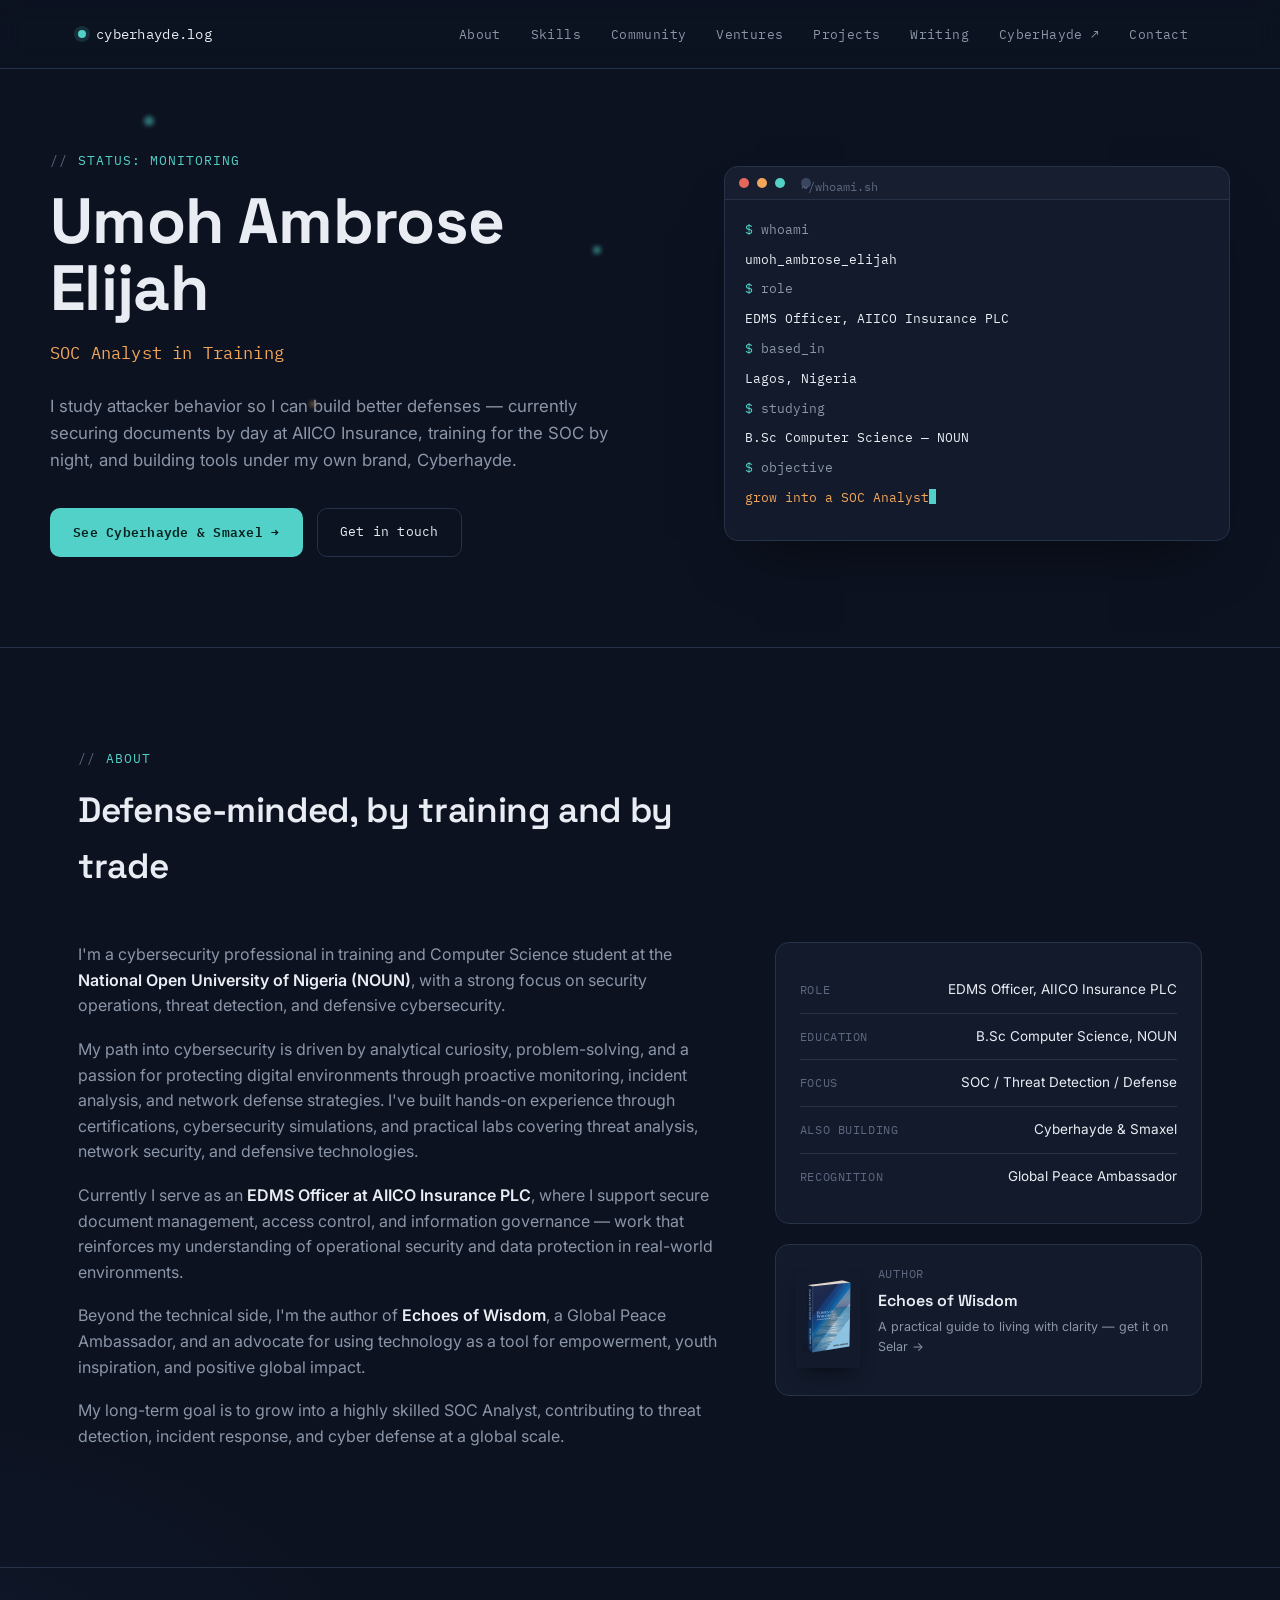
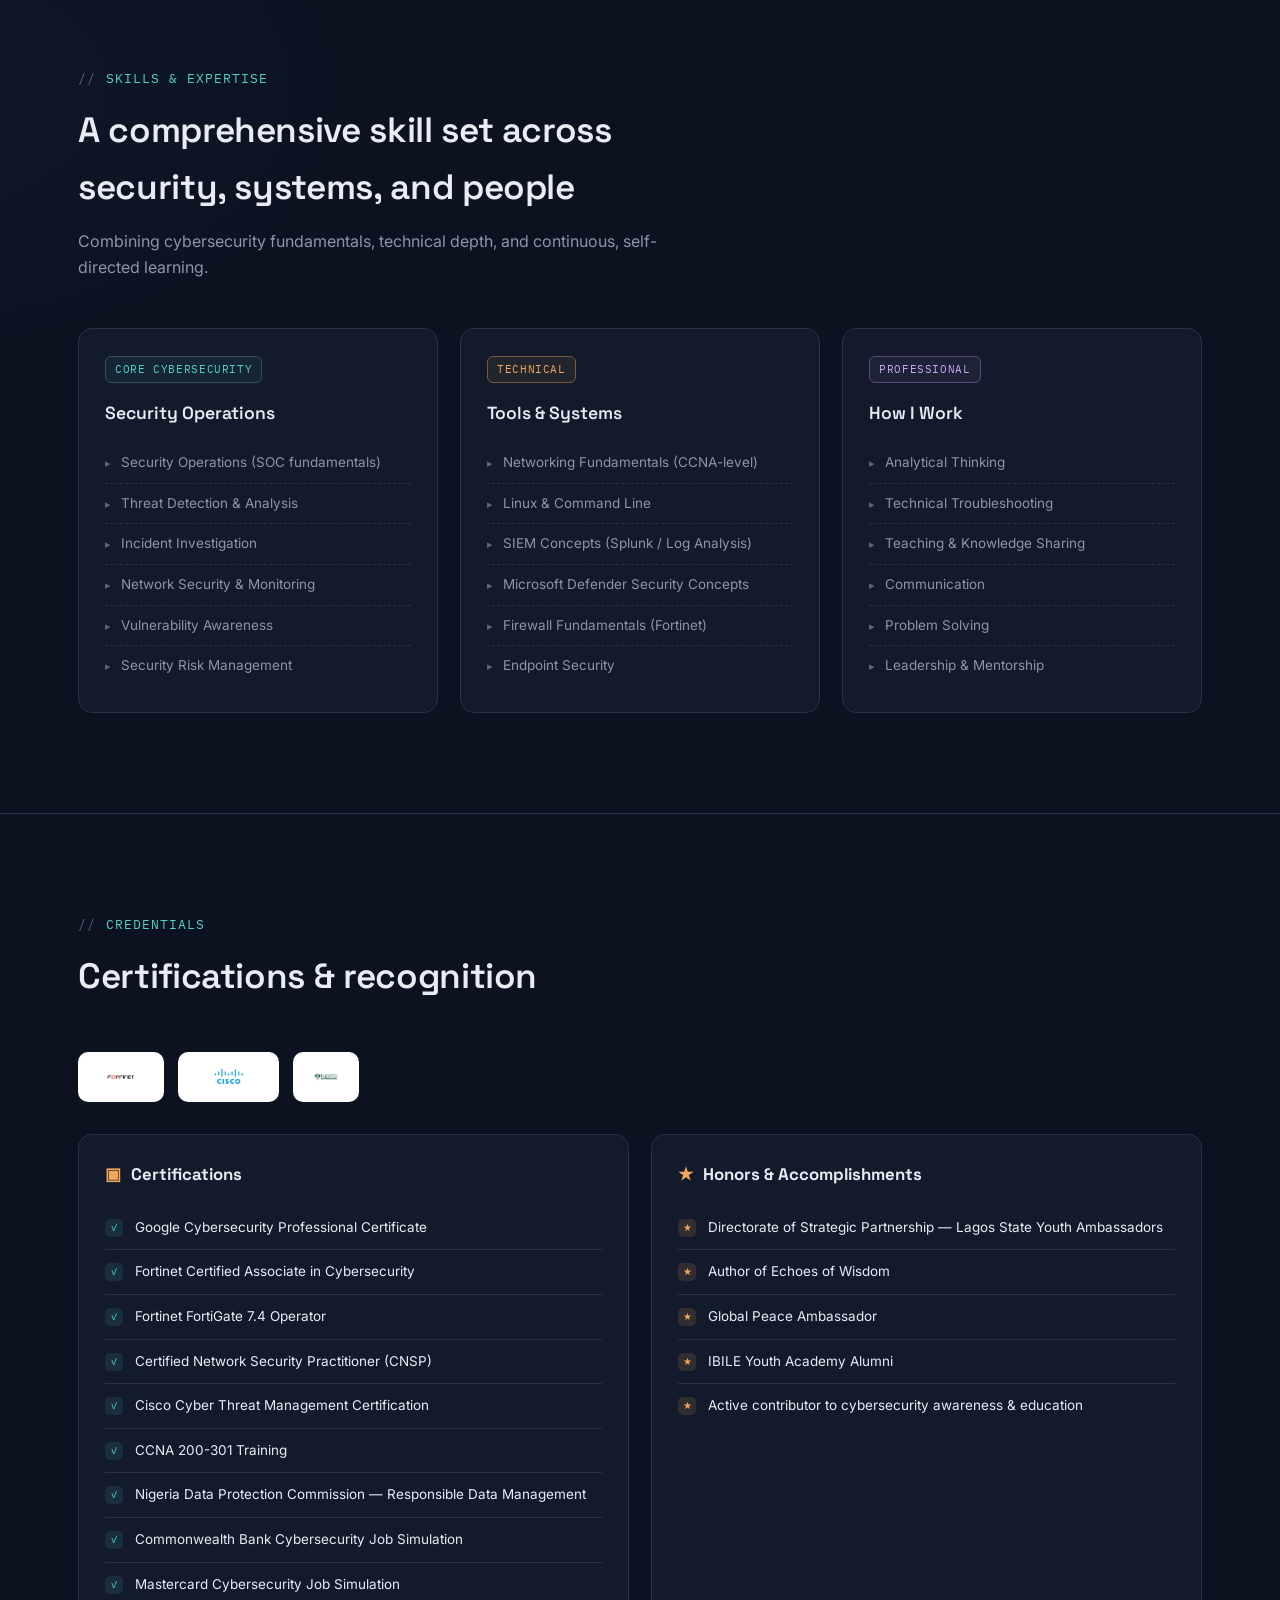
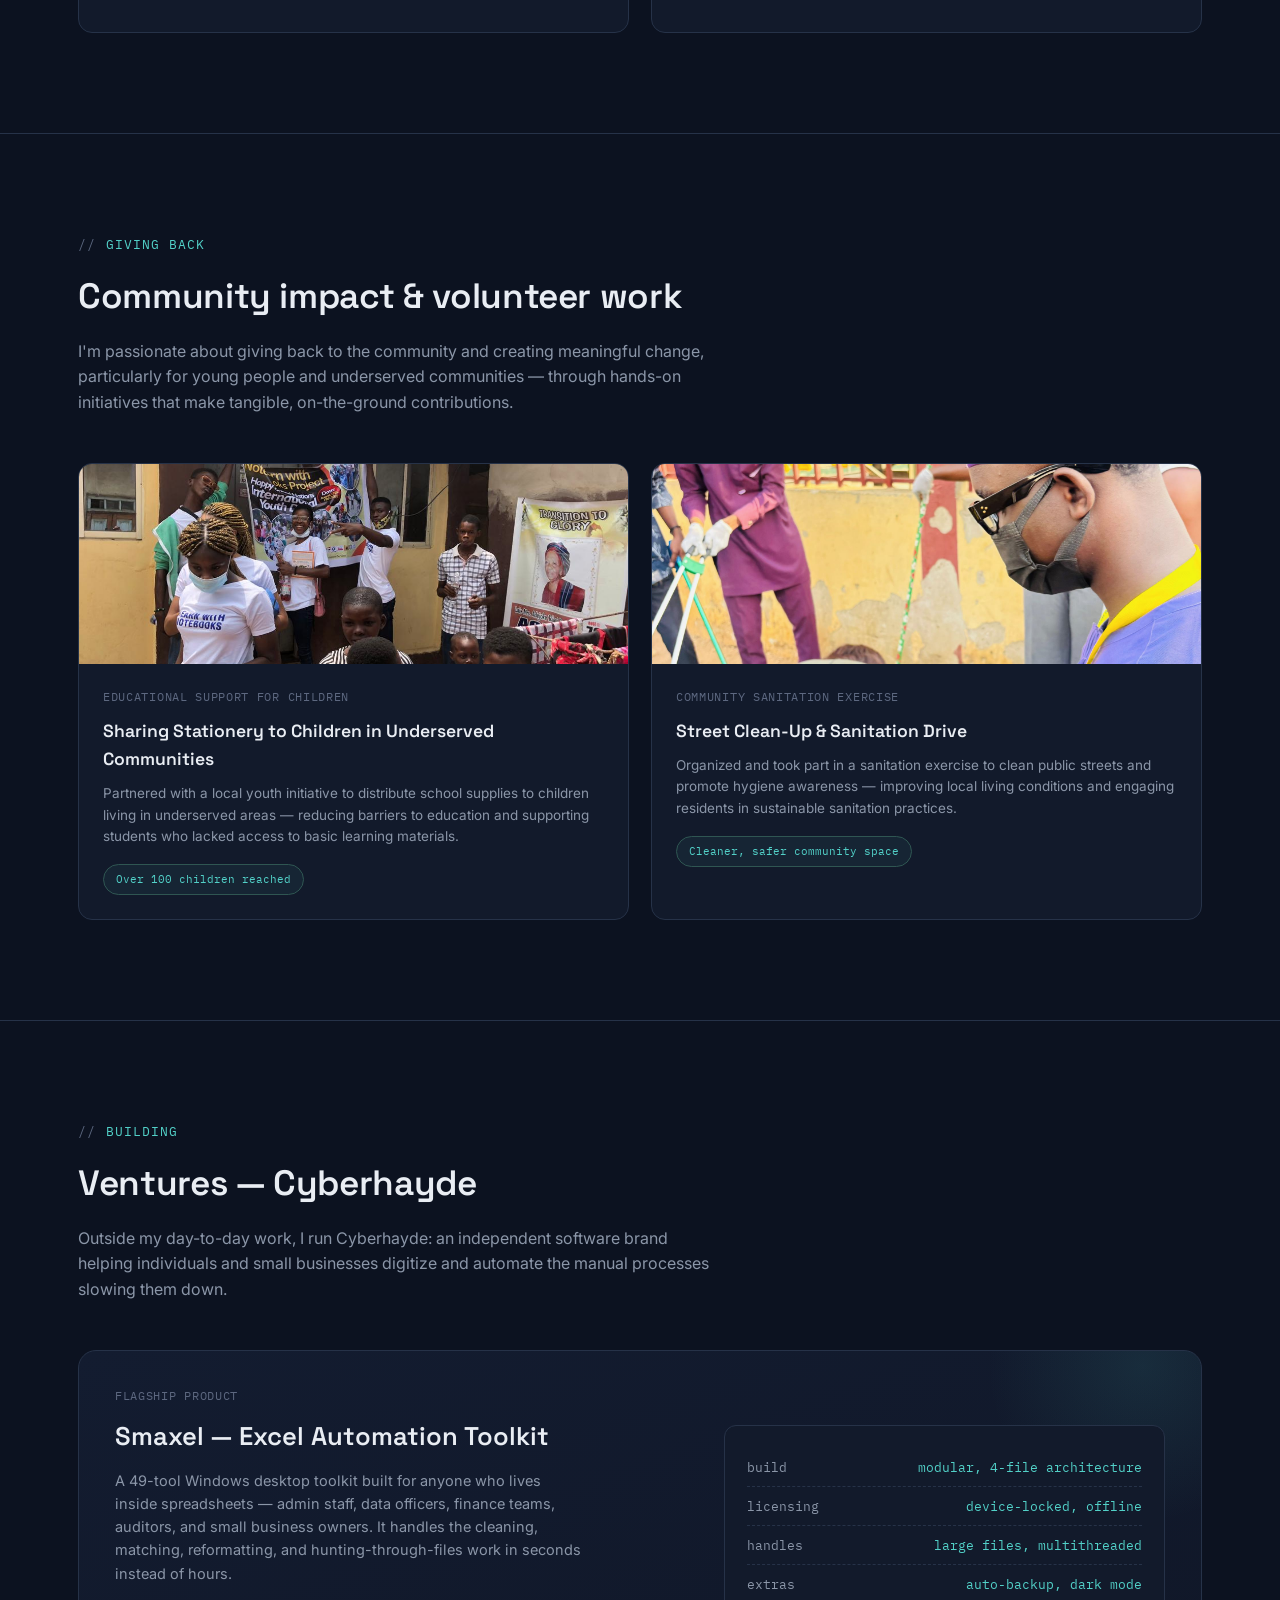
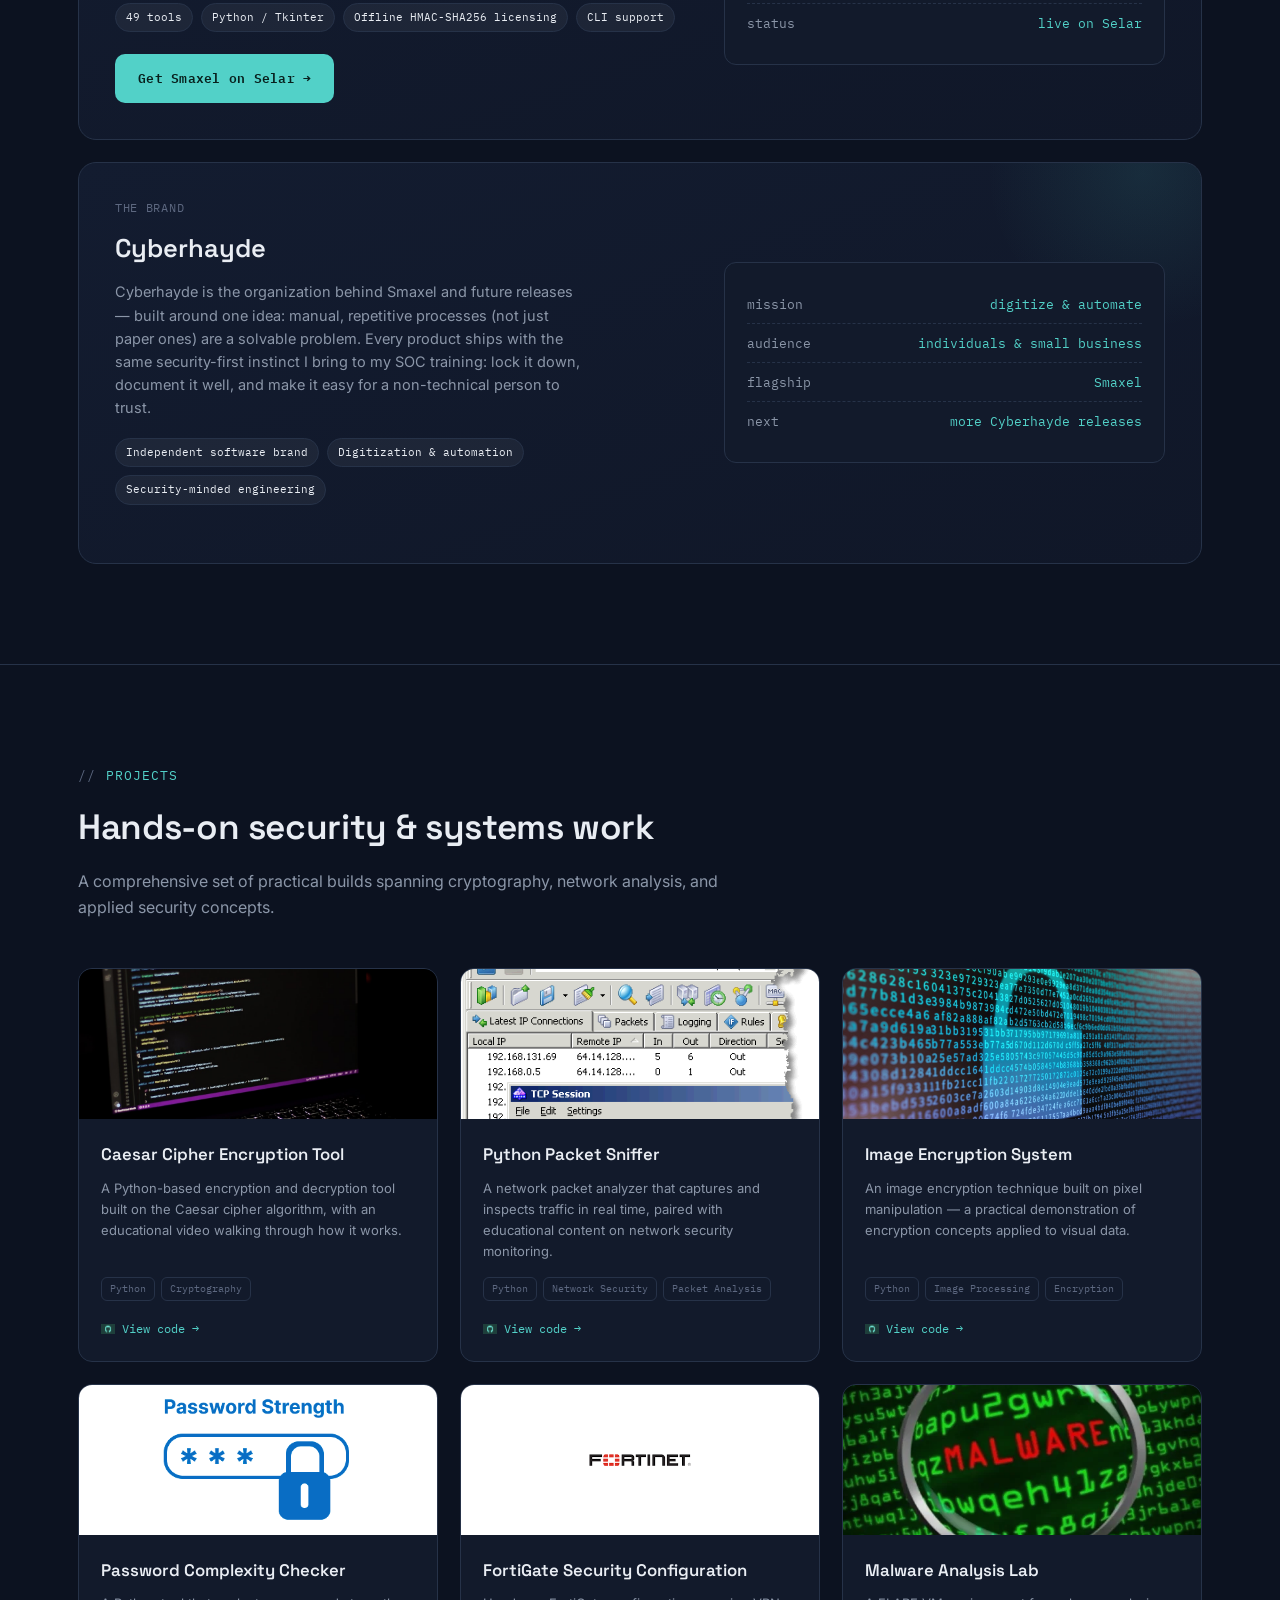
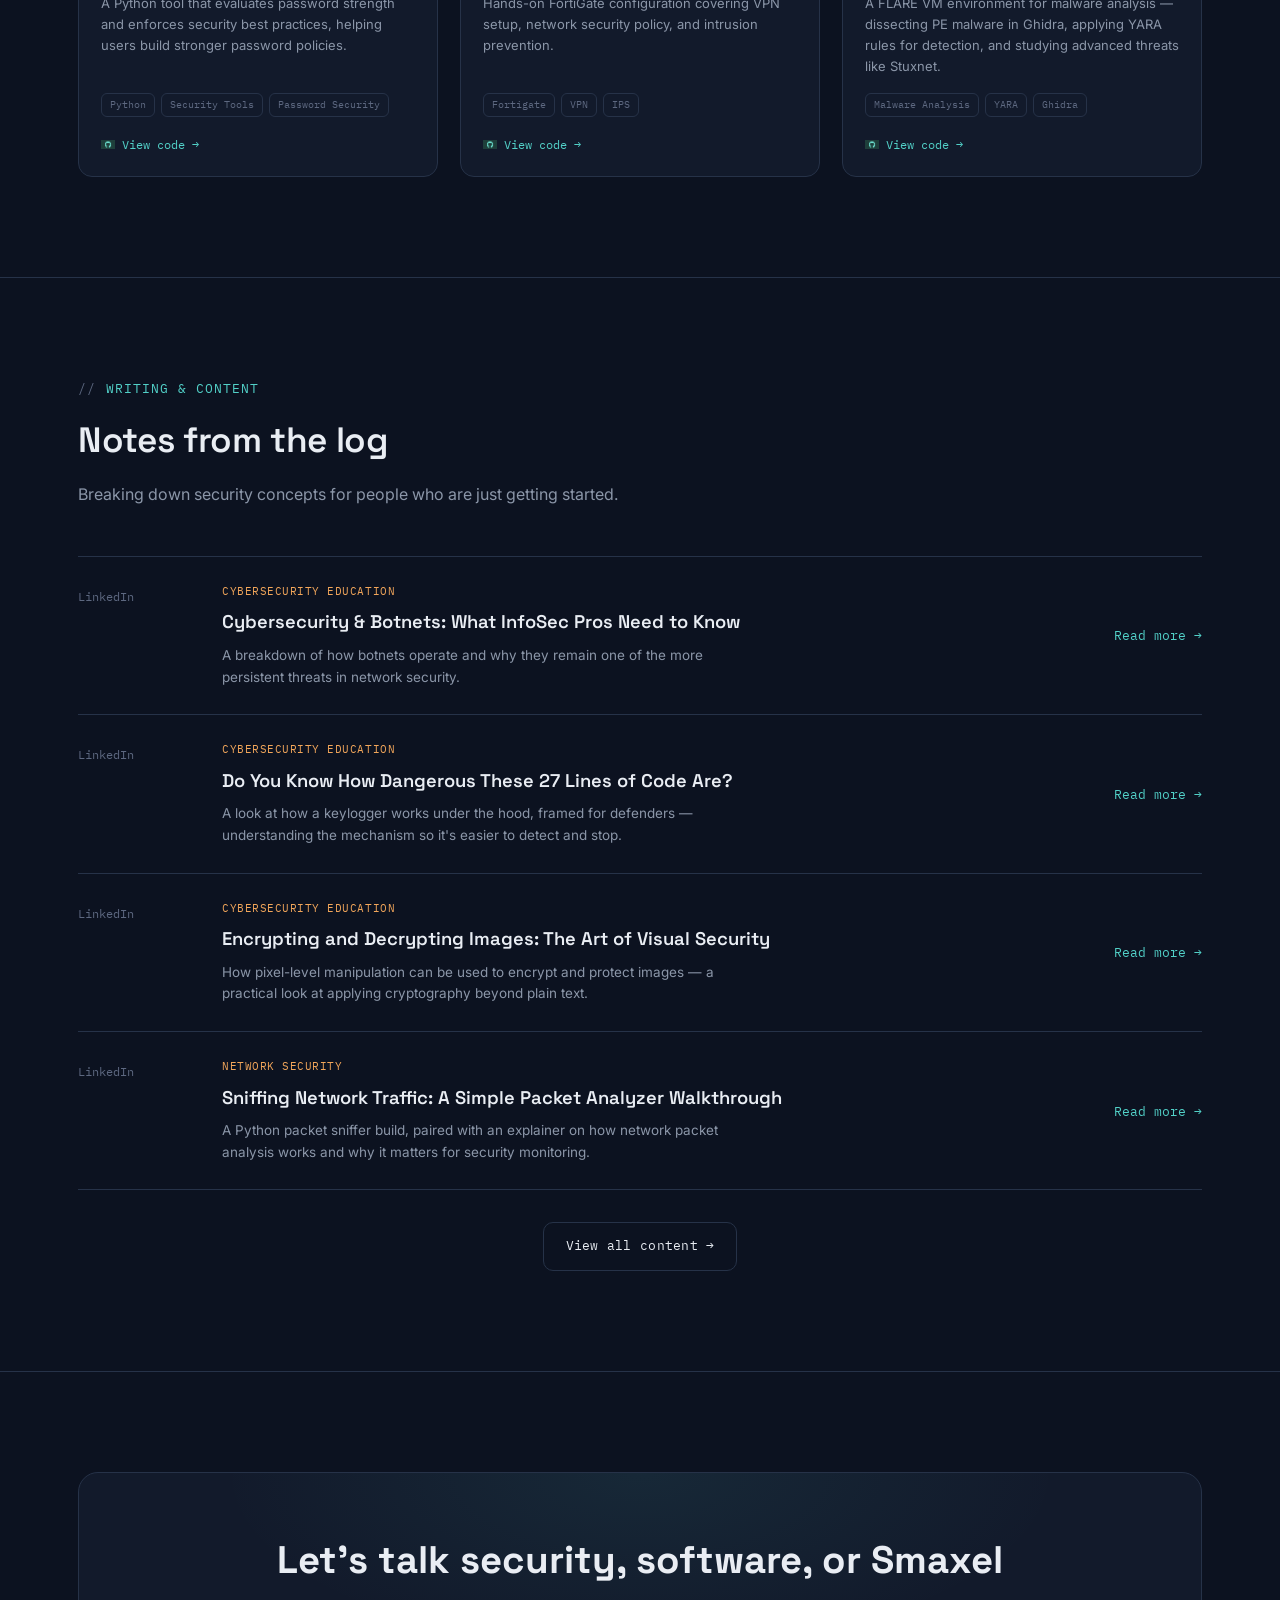
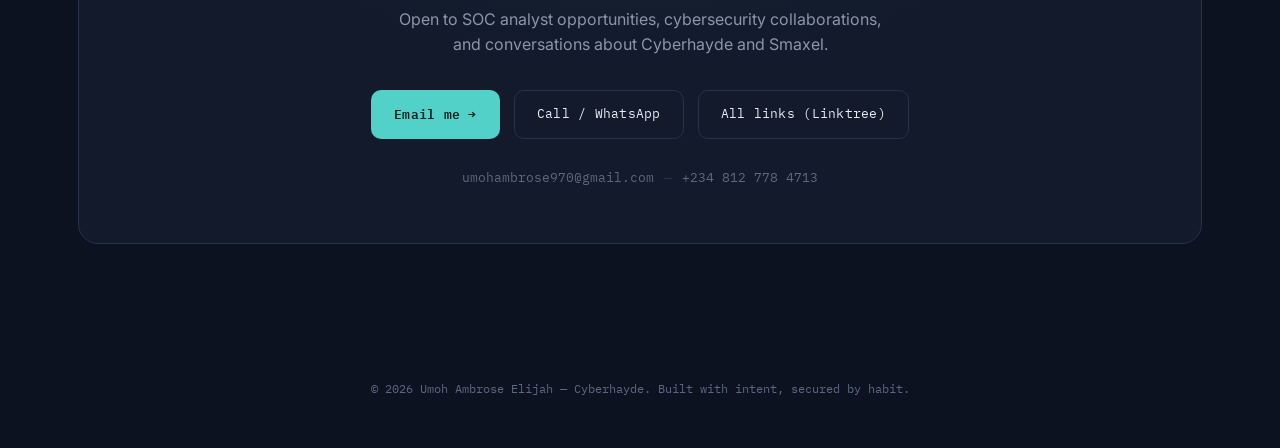
==== commit dd5a688e: "Add CyberHayde link to navigation Added a link to CyberHayde in the navigation menu." ====
--- a/index.html
+++ b/index.html
@@ -432,6 +432,7 @@
       <a href="#ventures">Ventures</a>
       <a href="#projects">Projects</a>
       <a href="#writing">Writing</a>
+      <a href="https://cyberhayde.github.io/CyberHayde/" target="_blank" rel="noopener">CyberHayde ↗</a>
       <a href="#contact">Contact</a>
     </nav>
     <button class="nav-toggle" id="navToggle" aria-label="Toggle menu" aria-expanded="false">
@@ -447,6 +448,7 @@
   <a href="#ventures">Ventures</a>
   <a href="#projects">Projects</a>
   <a href="#writing">Writing</a>
+  <a href="https://cyberhayde.github.io/CyberHayde/" target="_blank" rel="noopener">CyberHayde ↗</a>
   <a href="#contact">Contact</a>
 </div>
 
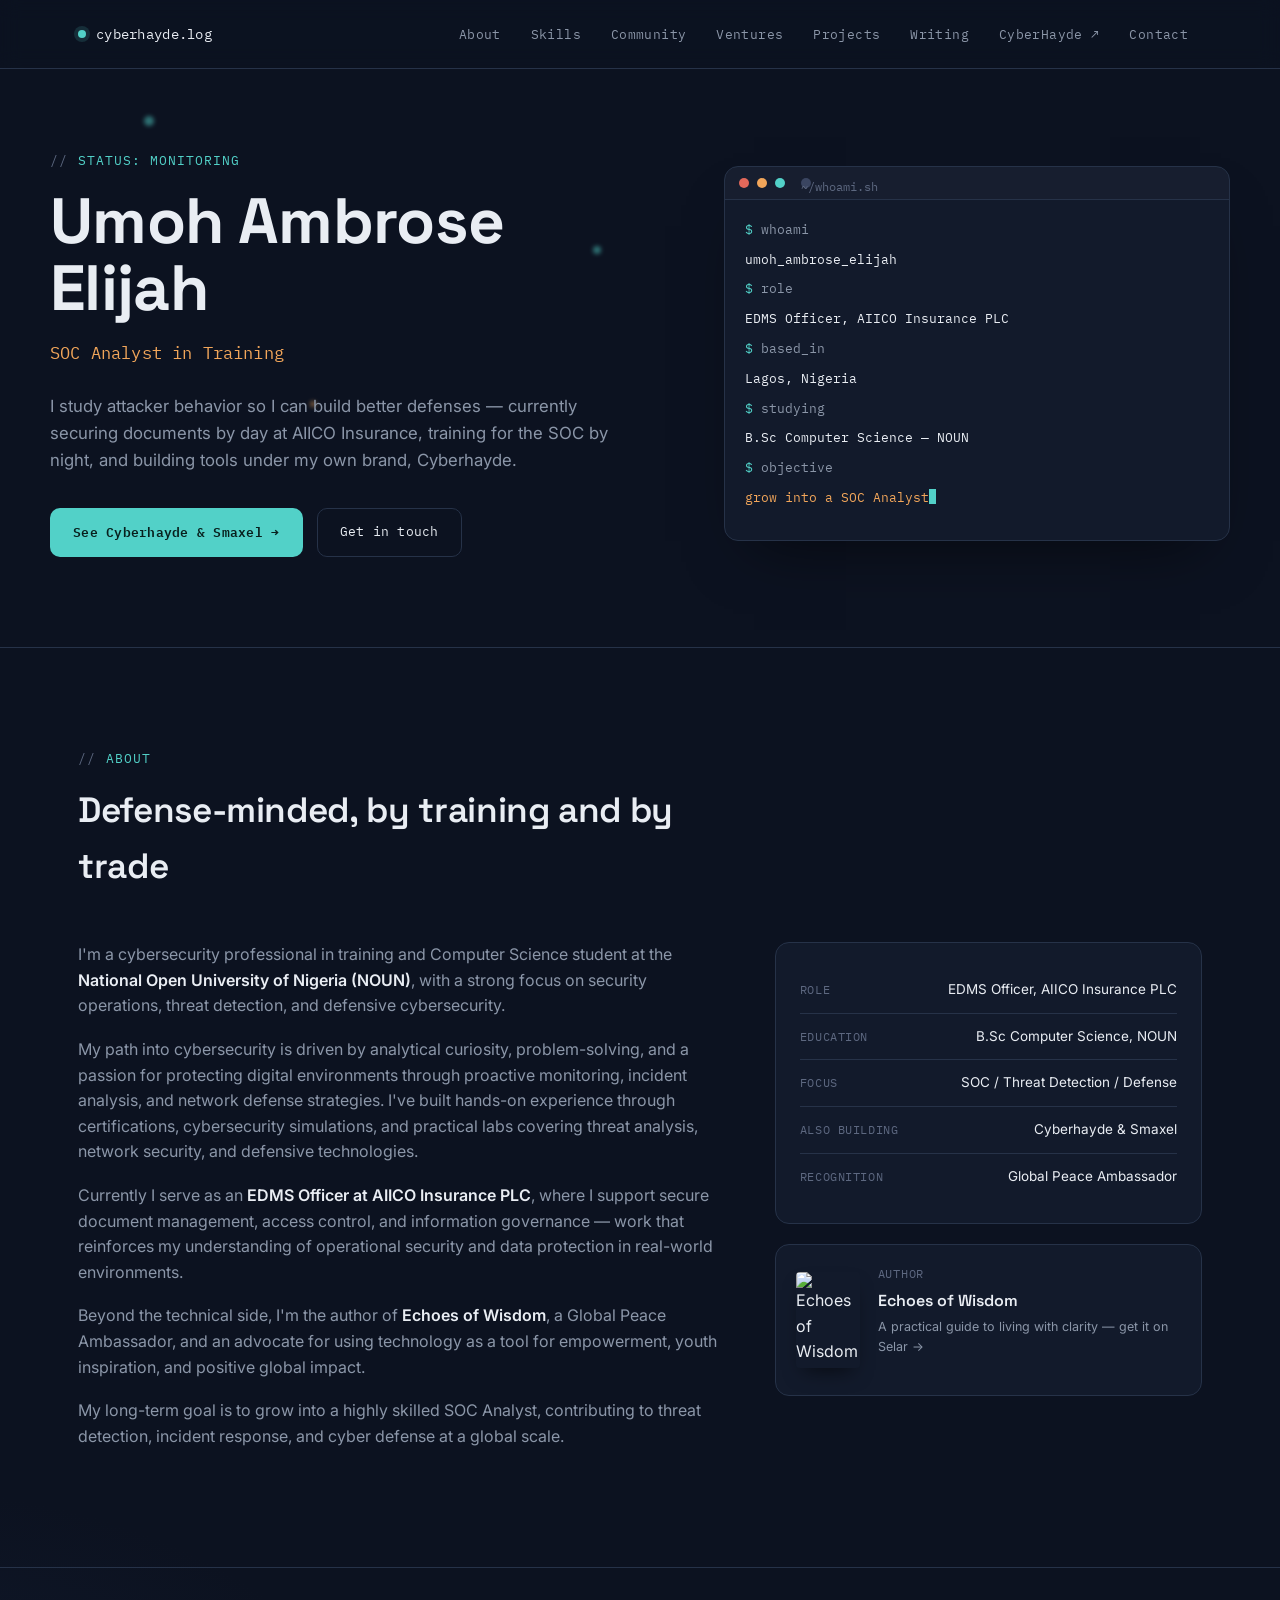
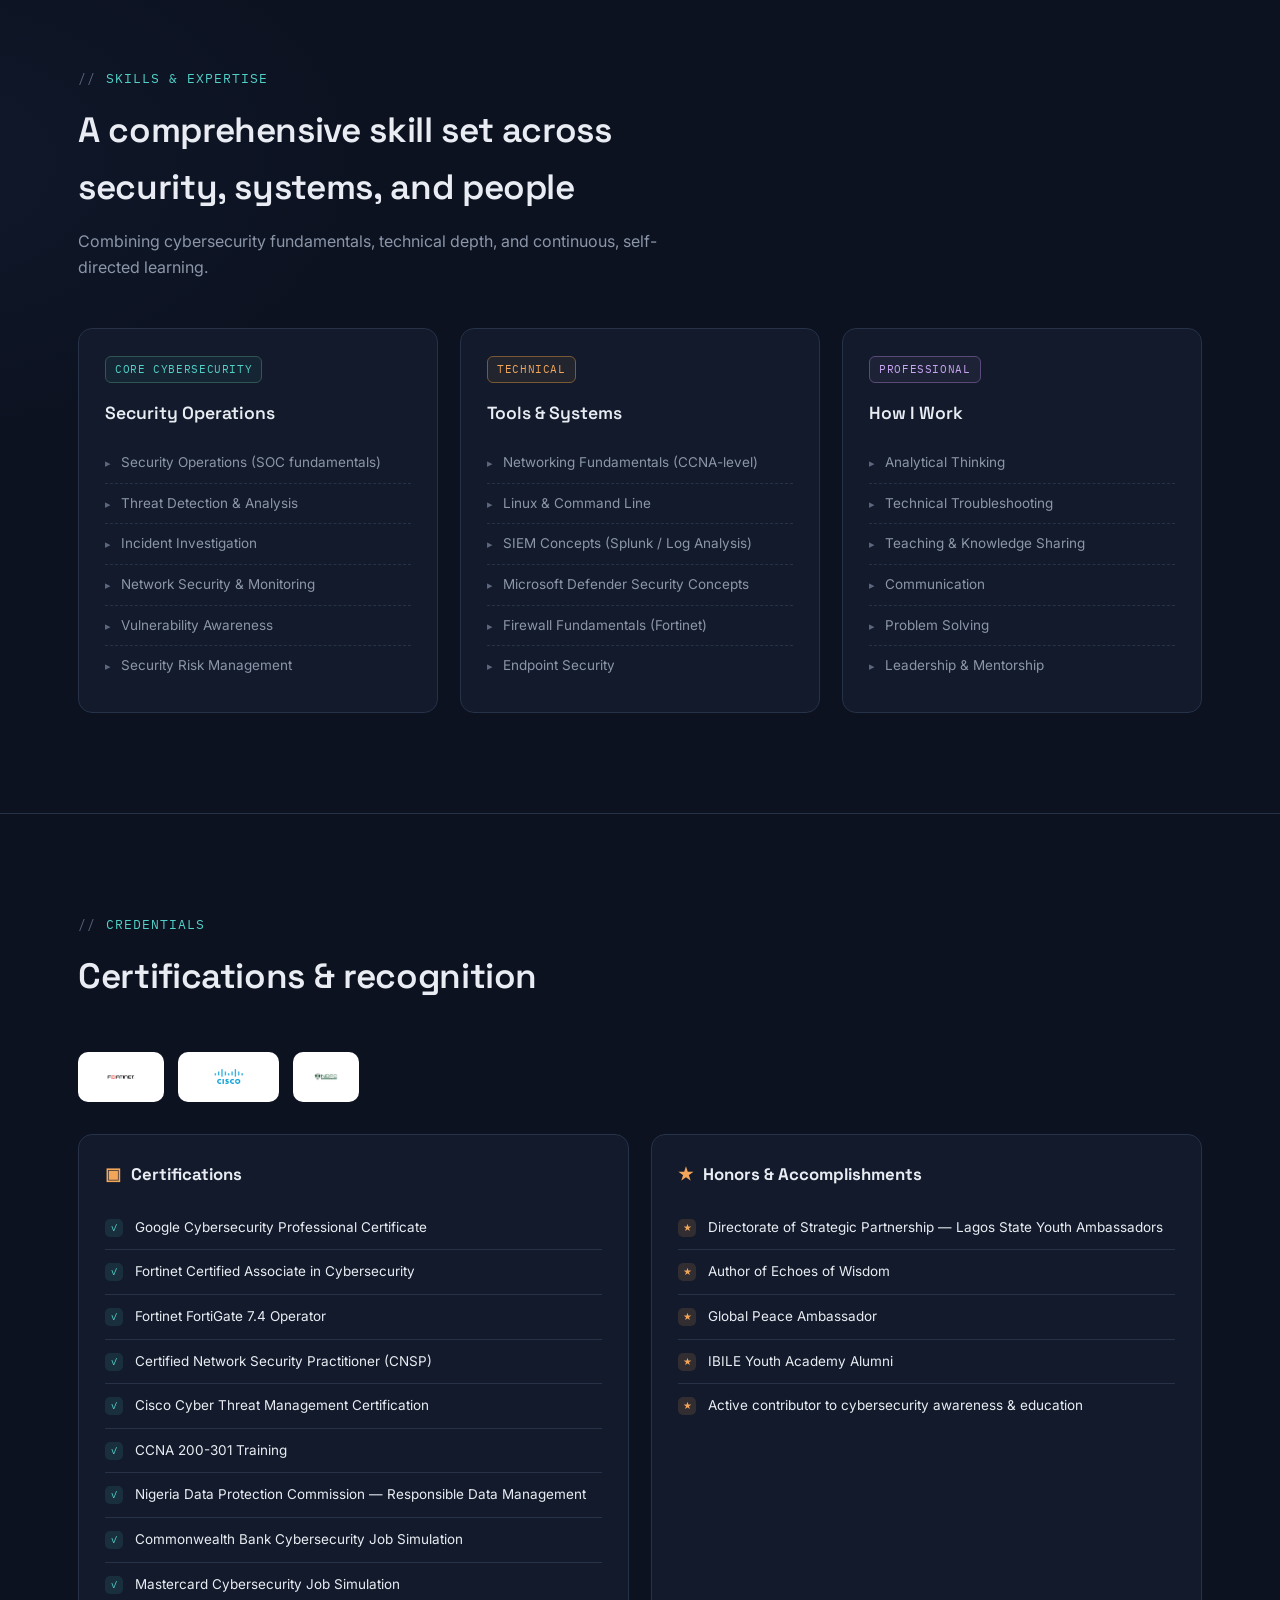
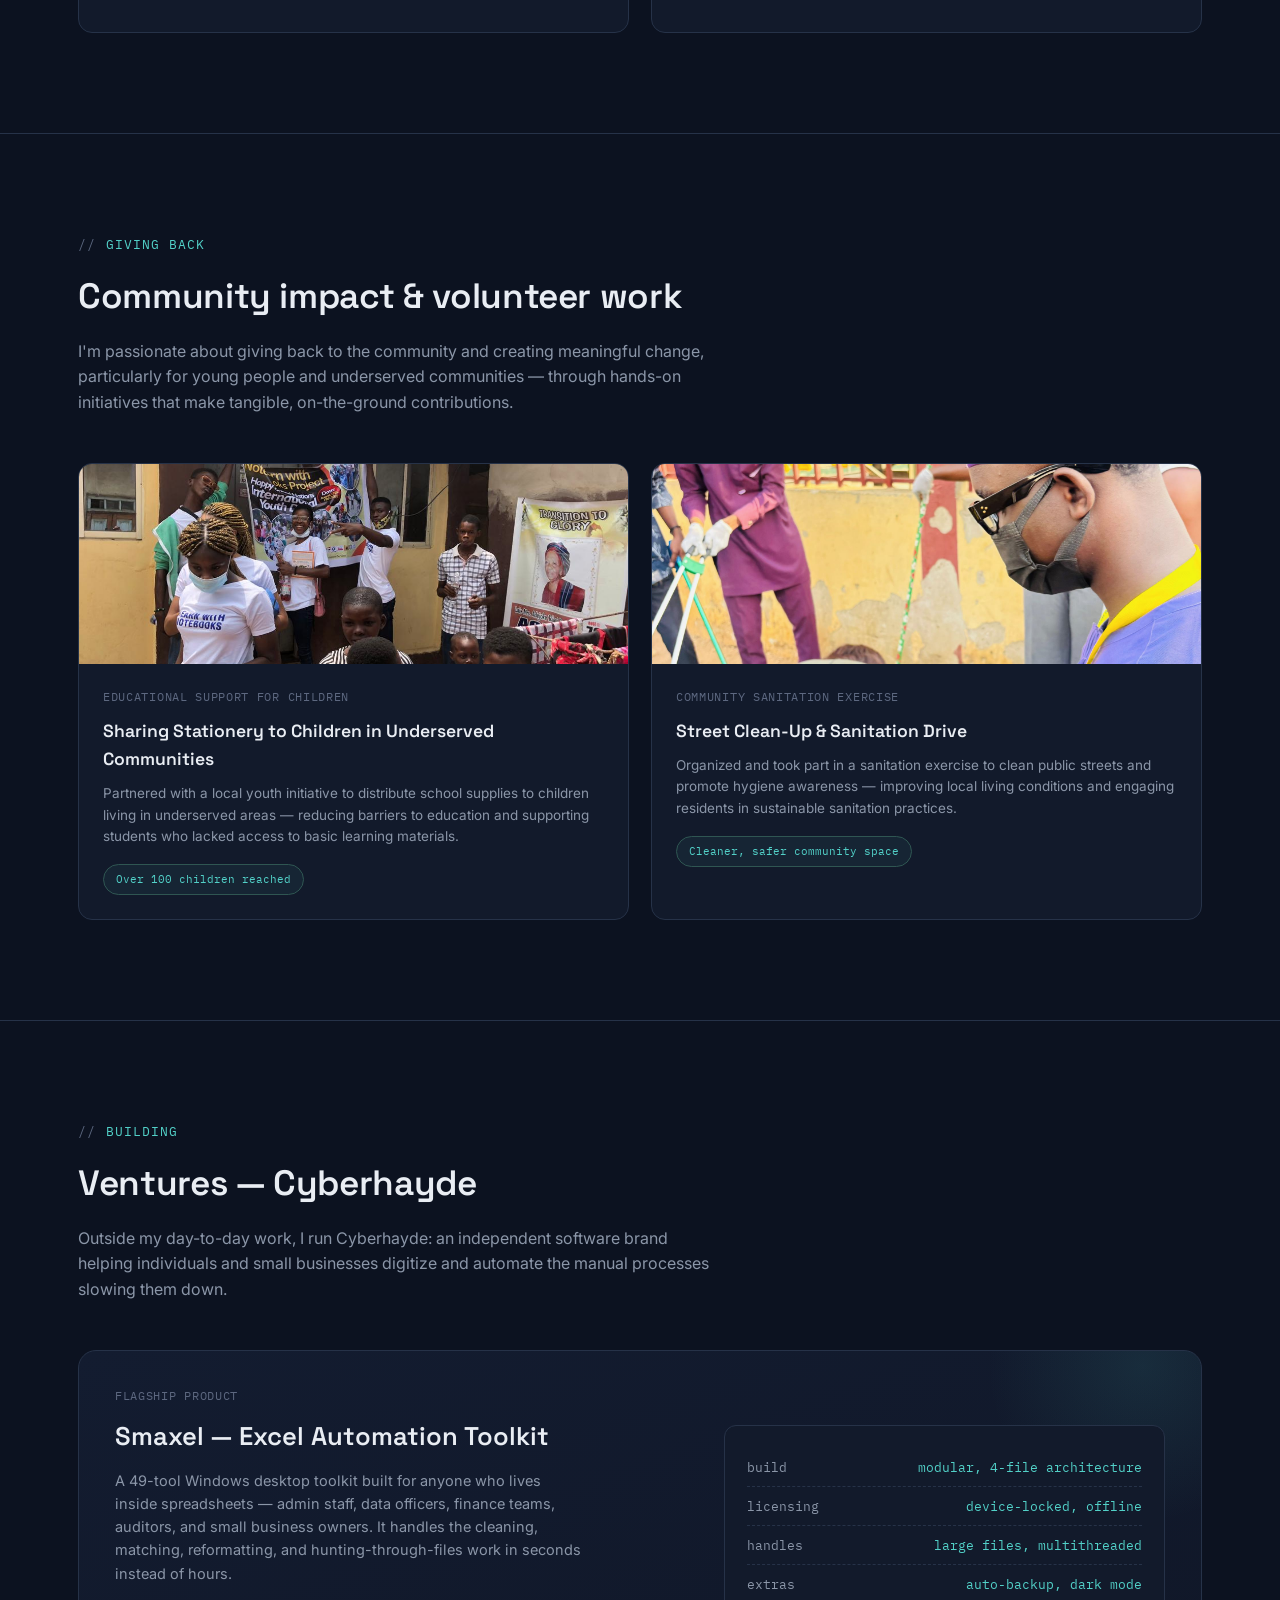
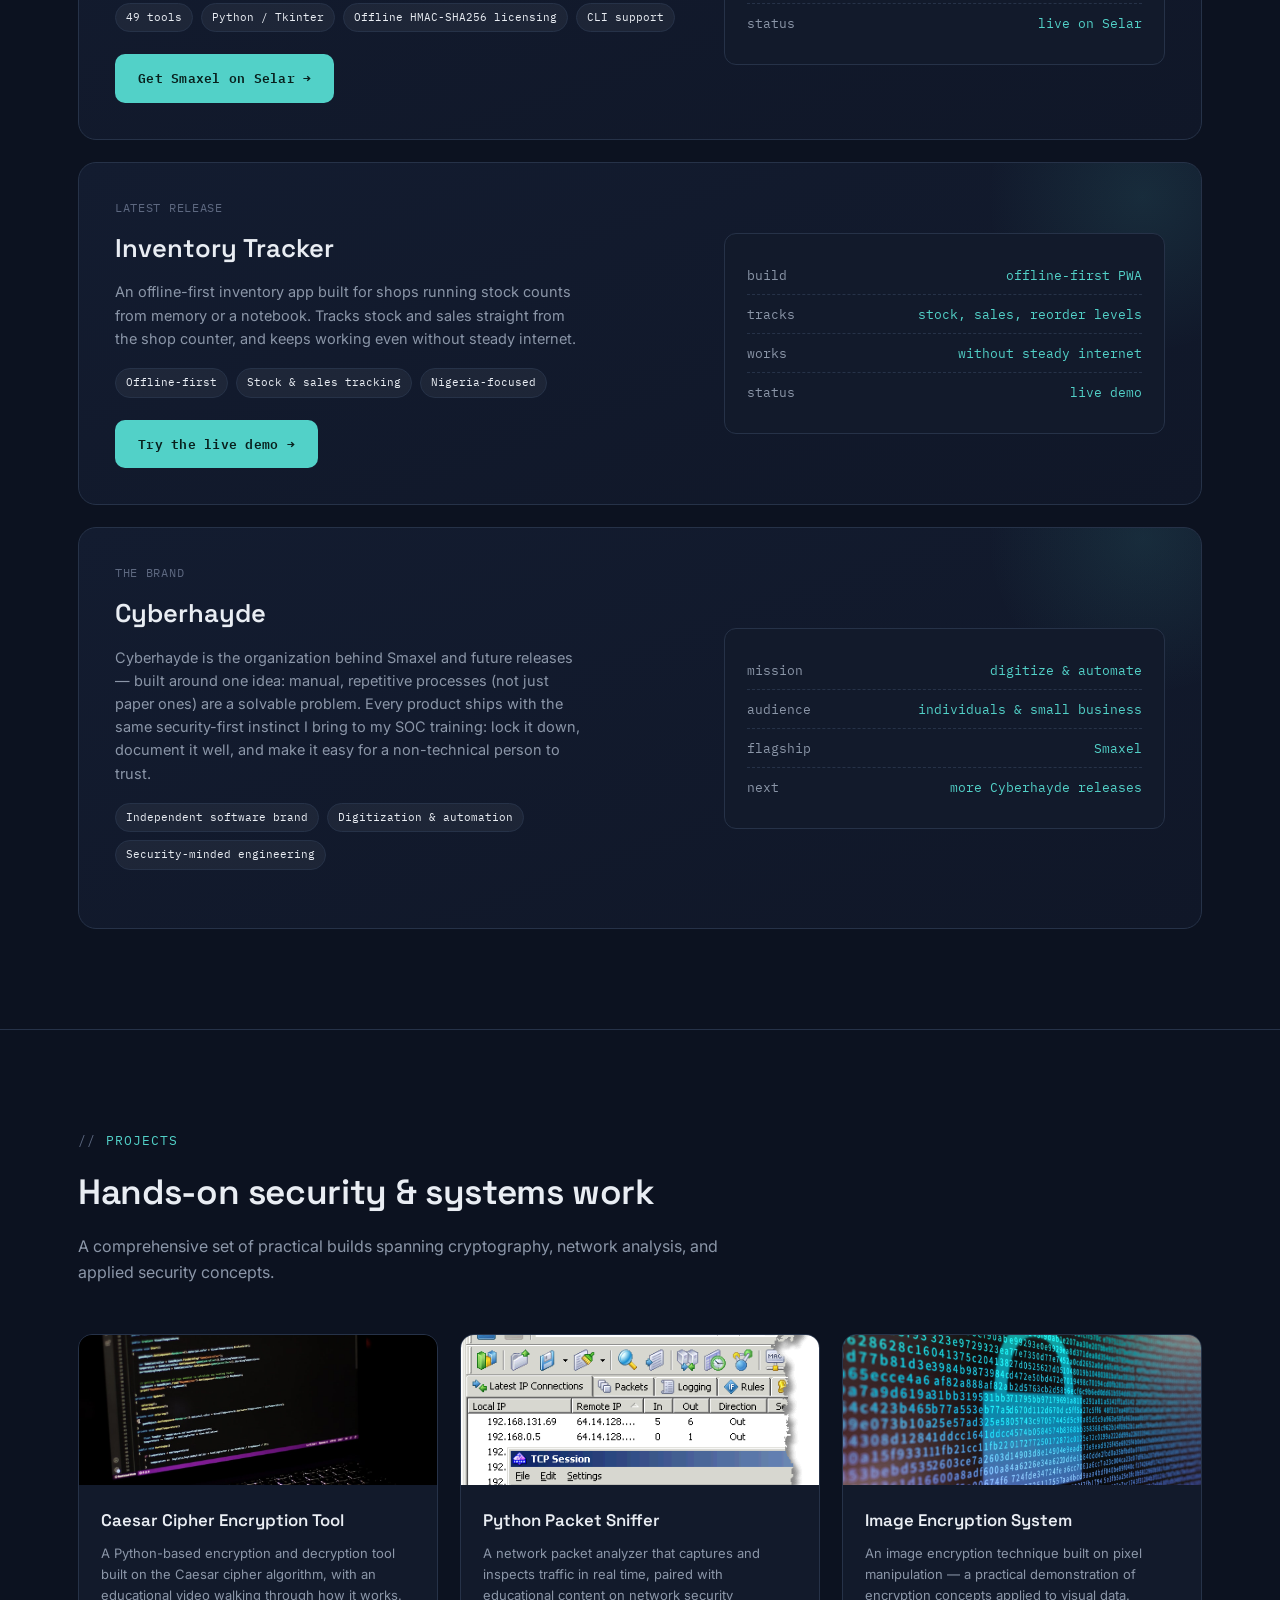
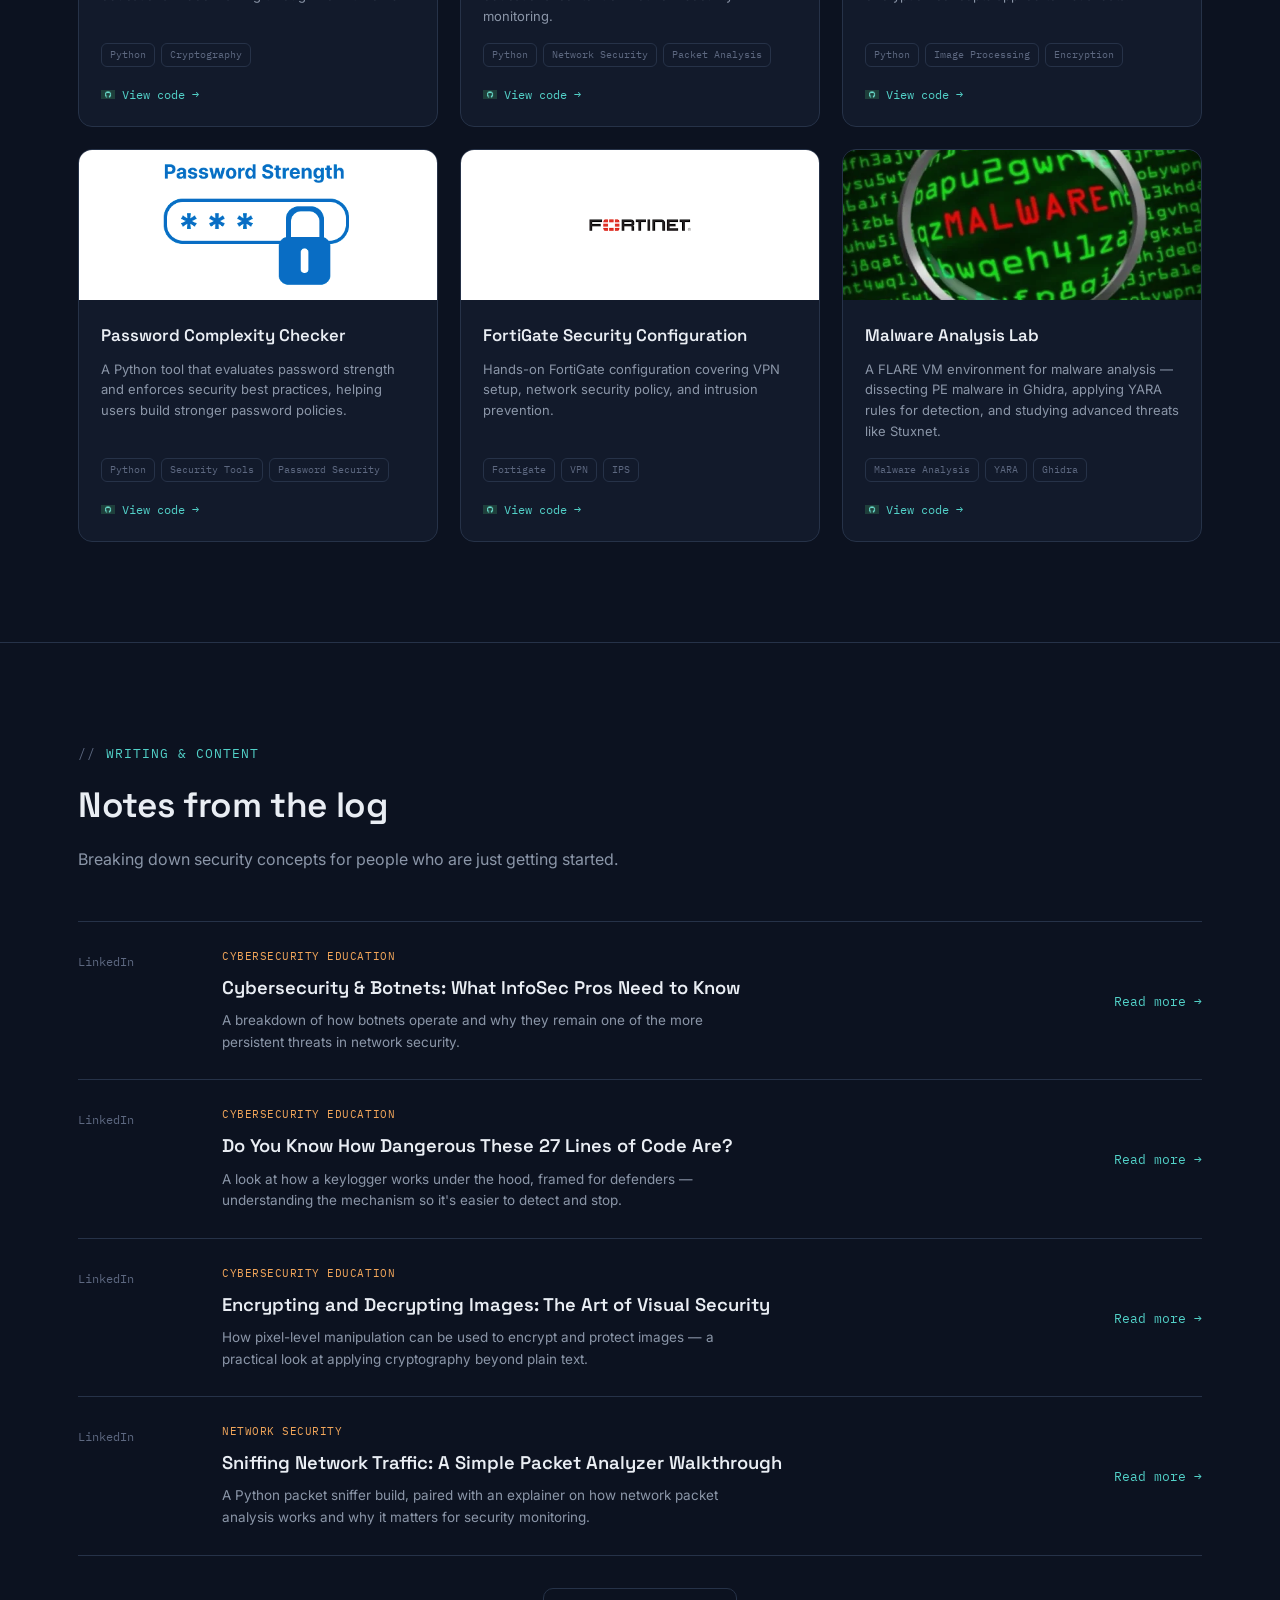
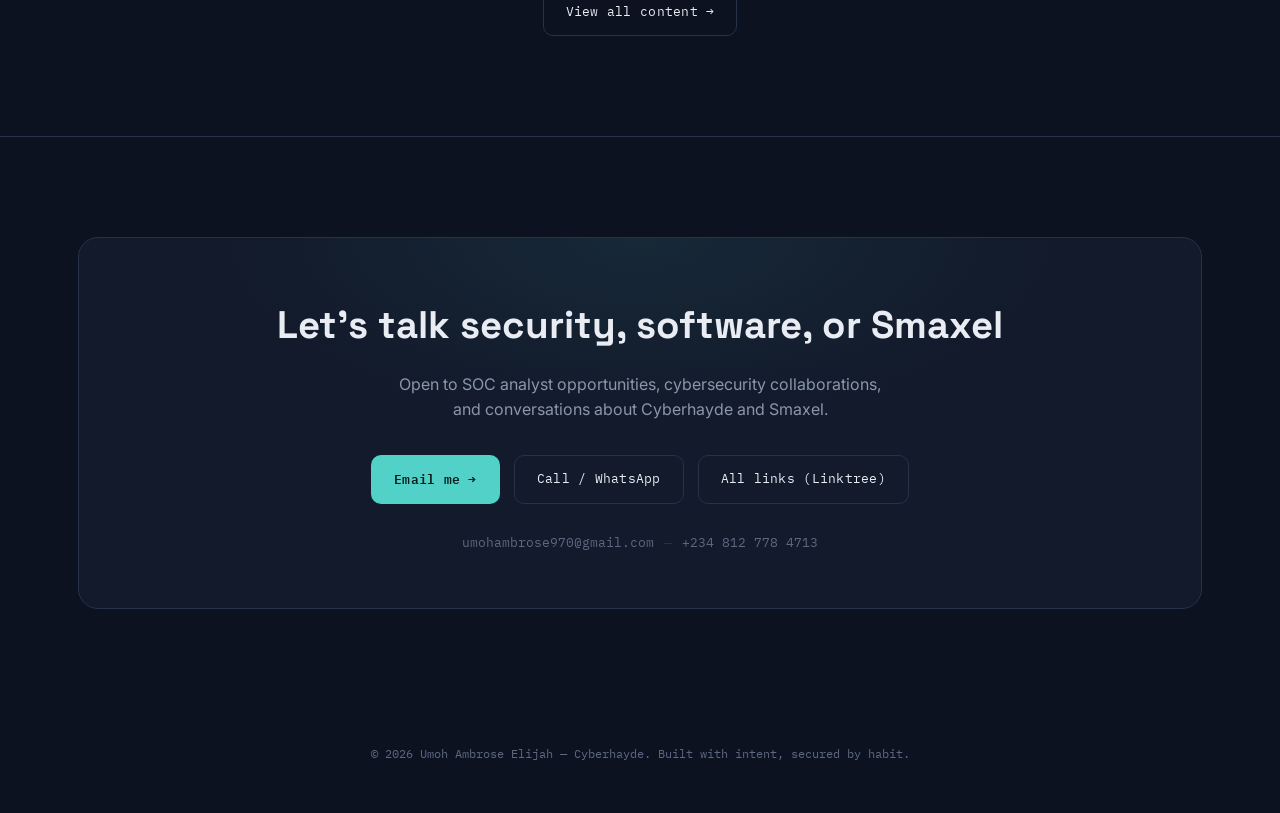
==== commit 915832aa: "Enhance SEO and performance with meta tags and lazy loading Added canonical link, theme color, and v" ====
--- a/index.html
+++ b/index.html
@@ -5,6 +5,16 @@
 <meta name="viewport" content="width=device-width, initial-scale=1">
 <title>Umoh Ambrose Elijah — SOC Analyst in Training | Cybersecurity | Author</title>
 <meta name="description" content="Umoh Ambrose Elijah — SOC Analyst in training, cybersecurity practitioner, EDMS Officer at AIICO Insurance, author of Echoes of Wisdom, and founder of Cyberhayde.">
+<link rel="canonical" href="https://cyberhayde.github.io/portfolio/">
+<meta name="theme-color" content="#0c1220">
+<link rel="icon" type="image/svg+xml" href="data:image/svg+xml,%3Csvg xmlns='http://www.w3.org/2000/svg' viewBox='0 0 32 32'%3E%3Crect width='32' height='32' rx='7' fill='%230c1220'/%3E%3Ccircle cx='16' cy='16' r='6' fill='%2352d1c8'/%3E%3C/svg%3E">
+<meta property="og:type" content="website">
+<meta property="og:title" content="Umoh Ambrose Elijah — SOC Analyst in Training | Cybersecurity | Author">
+<meta property="og:description" content="Cybersecurity practitioner, EDMS Officer at AIICO Insurance, author of Echoes of Wisdom, and founder of Cyberhayde.">
+<meta property="og:url" content="https://cyberhayde.github.io/portfolio/">
+<meta name="twitter:card" content="summary">
+<meta name="twitter:title" content="Umoh Ambrose Elijah — SOC Analyst in Training | Cybersecurity | Author">
+<meta name="twitter:description" content="Cybersecurity practitioner, EDMS Officer at AIICO Insurance, author of Echoes of Wisdom, and founder of Cyberhayde.">
 <link rel="preconnect" href="https://fonts.googleapis.com">
 <link rel="preconnect" href="https://fonts.gstatic.com" crossorigin>
 <link href="https://fonts.googleapis.com/css2?family=Space+Grotesk:wght@400;500;600;700&family=Inter:wght@400;500;600;700&family=IBM+Plex+Mono:wght@400;500;600&display=swap" rel="stylesheet">
@@ -515,7 +525,7 @@
           <div class="fact"><span class="k">Recognition</span><span class="v">Global Peace Ambassador</span></div>
         </div>
         <a class="book-card" href="https://selar.com/11111929if" target="_blank" rel="noopener">
-          <img src="assets/echoes-of-wisdom-cover.png" alt="Echoes of Wisdom book cover by Umoh Ambrose">
+          <img src="assets/echoes-of-wisdom-cover.jpg" alt="Echoes of Wisdom book cover by Umoh Ambrose" width="64" height="96" loading="lazy">
           <div class="book-info">
             <div class="venture-kicker">Author</div>
             <h4>Echoes of Wisdom</h4>
@@ -623,7 +633,7 @@
       </div>
       <div class="community-grid">
         <div class="community-card reveal">
-          <img src="assets/community-notebooks.jpg" alt="Distributing stationery to children in an underserved community">
+          <img src="assets/community-notebooks.jpg" alt="Distributing stationery to children in an underserved community" loading="lazy">
           <div class="community-body">
             <div class="venture-kicker">Educational Support for Children</div>
             <h3>Sharing Stationery to Children in Underserved Communities</h3>
@@ -632,7 +642,7 @@
           </div>
         </div>
         <div class="community-card reveal">
-          <img src="assets/community-sanitation-2.jpg" alt="Volunteers taking part in a street clean-up and sanitation drive">
+          <img src="assets/community-sanitation-2.jpg" alt="Volunteers taking part in a street clean-up and sanitation drive" loading="lazy">
           <div class="community-body">
             <div class="venture-kicker">Community Sanitation Exercise</div>
             <h3>Street Clean-Up &amp; Sanitation Drive</h3>
@@ -677,6 +687,26 @@
 
       <div class="venture-card reveal">
         <div>
+          <div class="venture-kicker">Latest release</div>
+          <h3>Inventory Tracker</h3>
+          <p>An offline-first inventory app built for shops running stock counts from memory or a notebook. Tracks stock and sales straight from the shop counter, and keeps working even without steady internet.</p>
+          <div class="venture-badges">
+            <span>Offline-first</span>
+            <span>Stock &amp; sales tracking</span>
+            <span>Nigeria-focused</span>
+          </div>
+          <a href="https://cyberhayde.github.io/Inventory-demo/" target="_blank" rel="noopener" class="btn btn-primary">Try the live demo →</a>
+        </div>
+        <div class="venture-panel">
+          <div class="row"><span>build</span><span class="v">offline-first PWA</span></div>
+          <div class="row"><span>tracks</span><span class="v">stock, sales, reorder levels</span></div>
+          <div class="row"><span>works</span><span class="v">without steady internet</span></div>
+          <div class="row"><span>status</span><span class="v">live demo</span></div>
+        </div>
+      </div>
+
+      <div class="venture-card reveal">
+        <div>
           <div class="venture-kicker">The brand</div>
           <h3>Cyberhayde</h3>
           <p>Cyberhayde is the organization behind Smaxel and future releases — built around one idea: manual, repetitive processes (not just paper ones) are a solvable problem. Every product ships with the same security-first instinct I bring to my SOC training: lock it down, document it well, and make it easy for a non-technical person to trust.</p>
@@ -706,7 +736,7 @@
       </div>
       <div class="project-grid">
         <div class="project-card reveal">
-          <img class="project-thumb" src="assets/proj-caesar-cipher.jpg" alt="Code editor representing the Caesar cipher project">
+          <img class="project-thumb" src="assets/proj-caesar-cipher.jpg" alt="Code editor representing the Caesar cipher project" loading="lazy">
           <div class="project-card-body">
           <h3>Caesar Cipher Encryption Tool</h3>
           <p>A Python-based encryption and decryption tool built on the Caesar cipher algorithm, with an educational video walking through how it works.</p>
@@ -715,7 +745,7 @@
           </div>
         </div>
         <div class="project-card reveal">
-          <img class="project-thumb" src="assets/proj-packet-sniffer.png" alt="CommView packet capture tool showing live network traffic">
+          <img class="project-thumb" src="assets/proj-packet-sniffer.png" alt="CommView packet capture tool showing live network traffic" loading="lazy">
           <div class="project-card-body">
           <h3>Python Packet Sniffer</h3>
           <p>A network packet analyzer that captures and inspects traffic in real time, paired with educational content on network security monitoring.</p>
@@ -724,7 +754,7 @@
           </div>
         </div>
         <div class="project-card reveal">
-          <img class="project-thumb" src="assets/proj-image-encryption.jpg" alt="Encrypted data and a padlock representing the image encryption project">
+          <img class="project-thumb" src="assets/proj-image-encryption.jpg" alt="Encrypted data and a padlock representing the image encryption project" loading="lazy">
           <div class="project-card-body">
           <h3>Image Encryption System</h3>
           <p>An image encryption technique built on pixel manipulation — a practical demonstration of encryption concepts applied to visual data.</p>
@@ -733,7 +763,7 @@
           </div>
         </div>
         <div class="project-card reveal">
-          <img class="project-thumb" src="assets/proj-password-checker.png" alt="Password strength indicator icon">
+          <img class="project-thumb" src="assets/proj-password-checker.png" alt="Password strength indicator icon" loading="lazy">
           <div class="project-card-body">
           <h3>Password Complexity Checker</h3>
           <p>A Python tool that evaluates password strength and enforces security best practices, helping users build stronger password policies.</p>
@@ -742,7 +772,7 @@
           </div>
         </div>
         <div class="project-card reveal">
-          <img class="project-thumb logo-thumb" src="assets/fortinet-logo.png" alt="Fortinet logo">
+          <img class="project-thumb logo-thumb" src="assets/fortinet-logo.png" alt="Fortinet logo" loading="lazy">
           <div class="project-card-body">
           <h3>FortiGate Security Configuration</h3>
           <p>Hands-on FortiGate configuration covering VPN setup, network security policy, and intrusion prevention.</p>
@@ -751,7 +781,7 @@
           </div>
         </div>
         <div class="project-card reveal">
-          <img class="project-thumb" src="assets/proj-malware-lab.webp" alt="Magnifying glass over malware code">
+          <img class="project-thumb" src="assets/proj-malware-lab.webp" alt="Magnifying glass over malware code" loading="lazy">
           <div class="project-card-body">
           <h3>Malware Analysis Lab</h3>
           <p>A FLARE VM environment for malware analysis — dissecting PE malware in Ghidra, applying YARA rules for detection, and studying advanced threats like Stuxnet.</p>
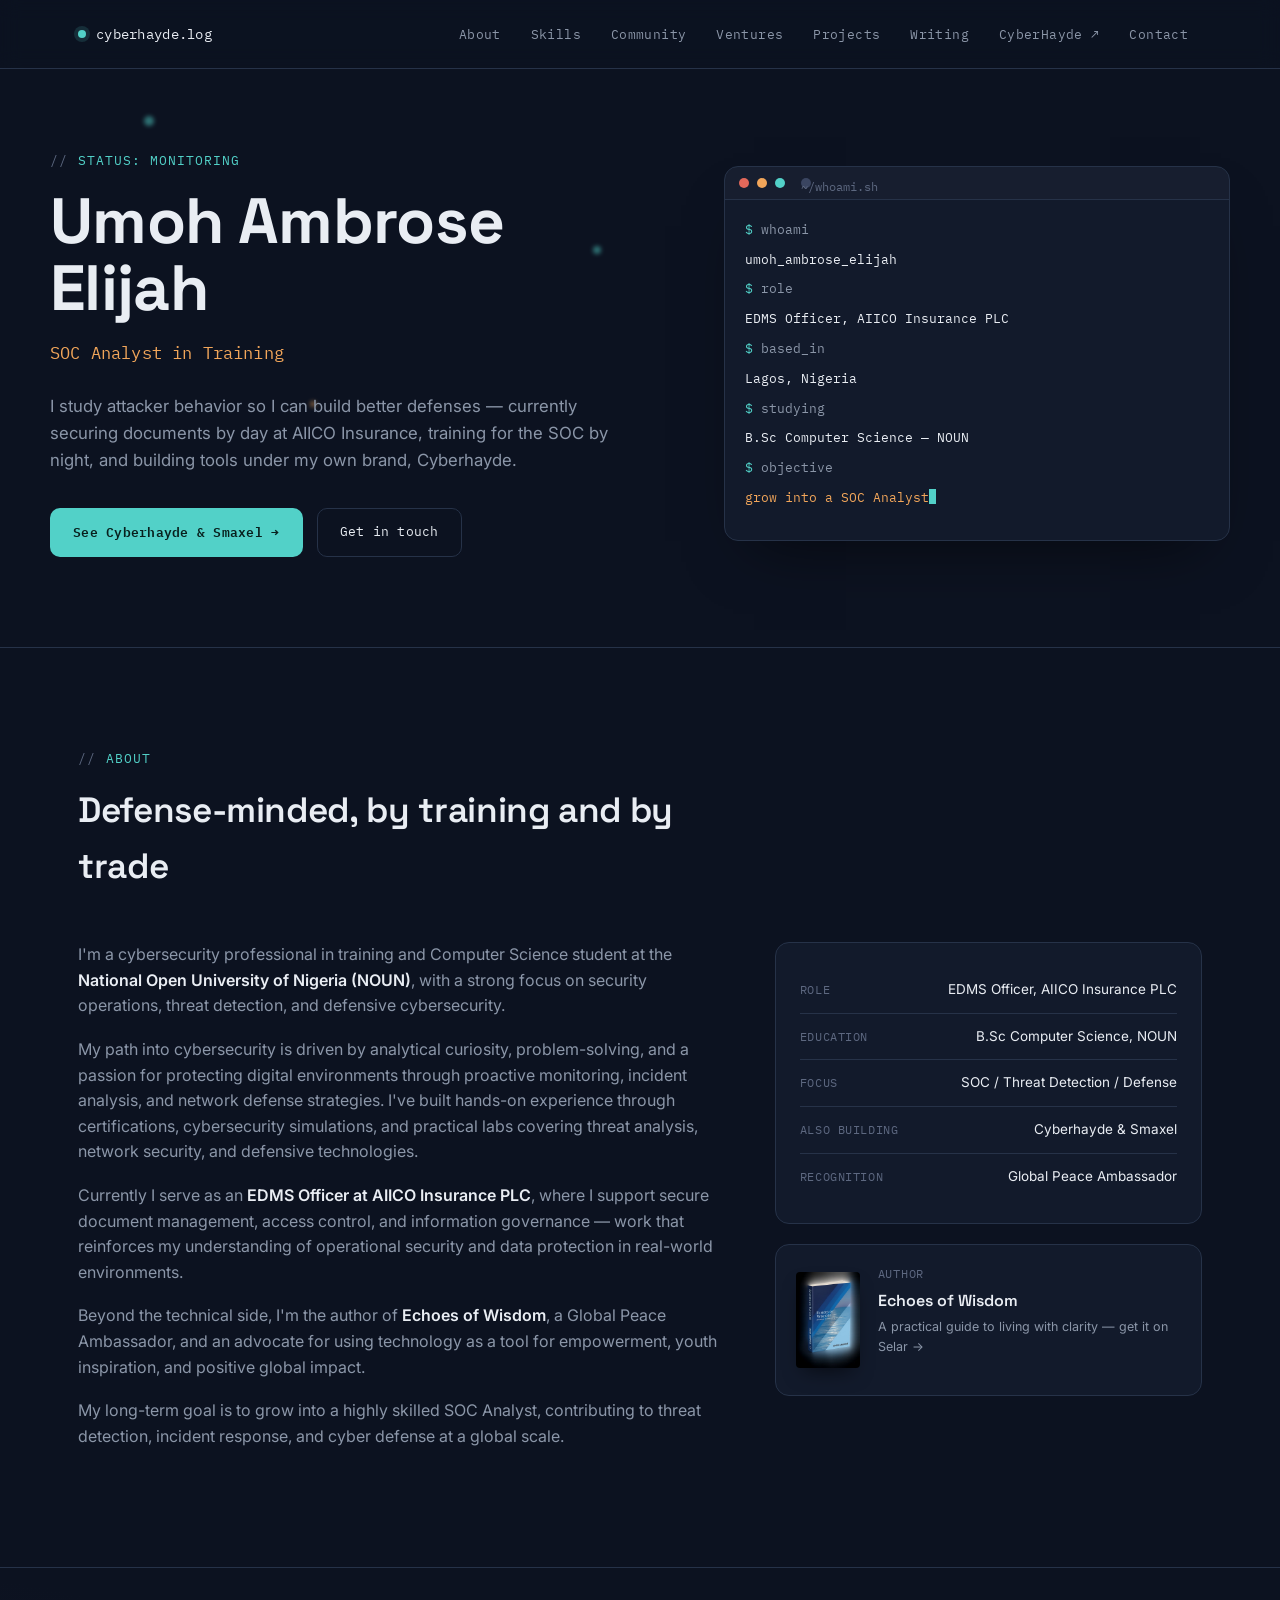
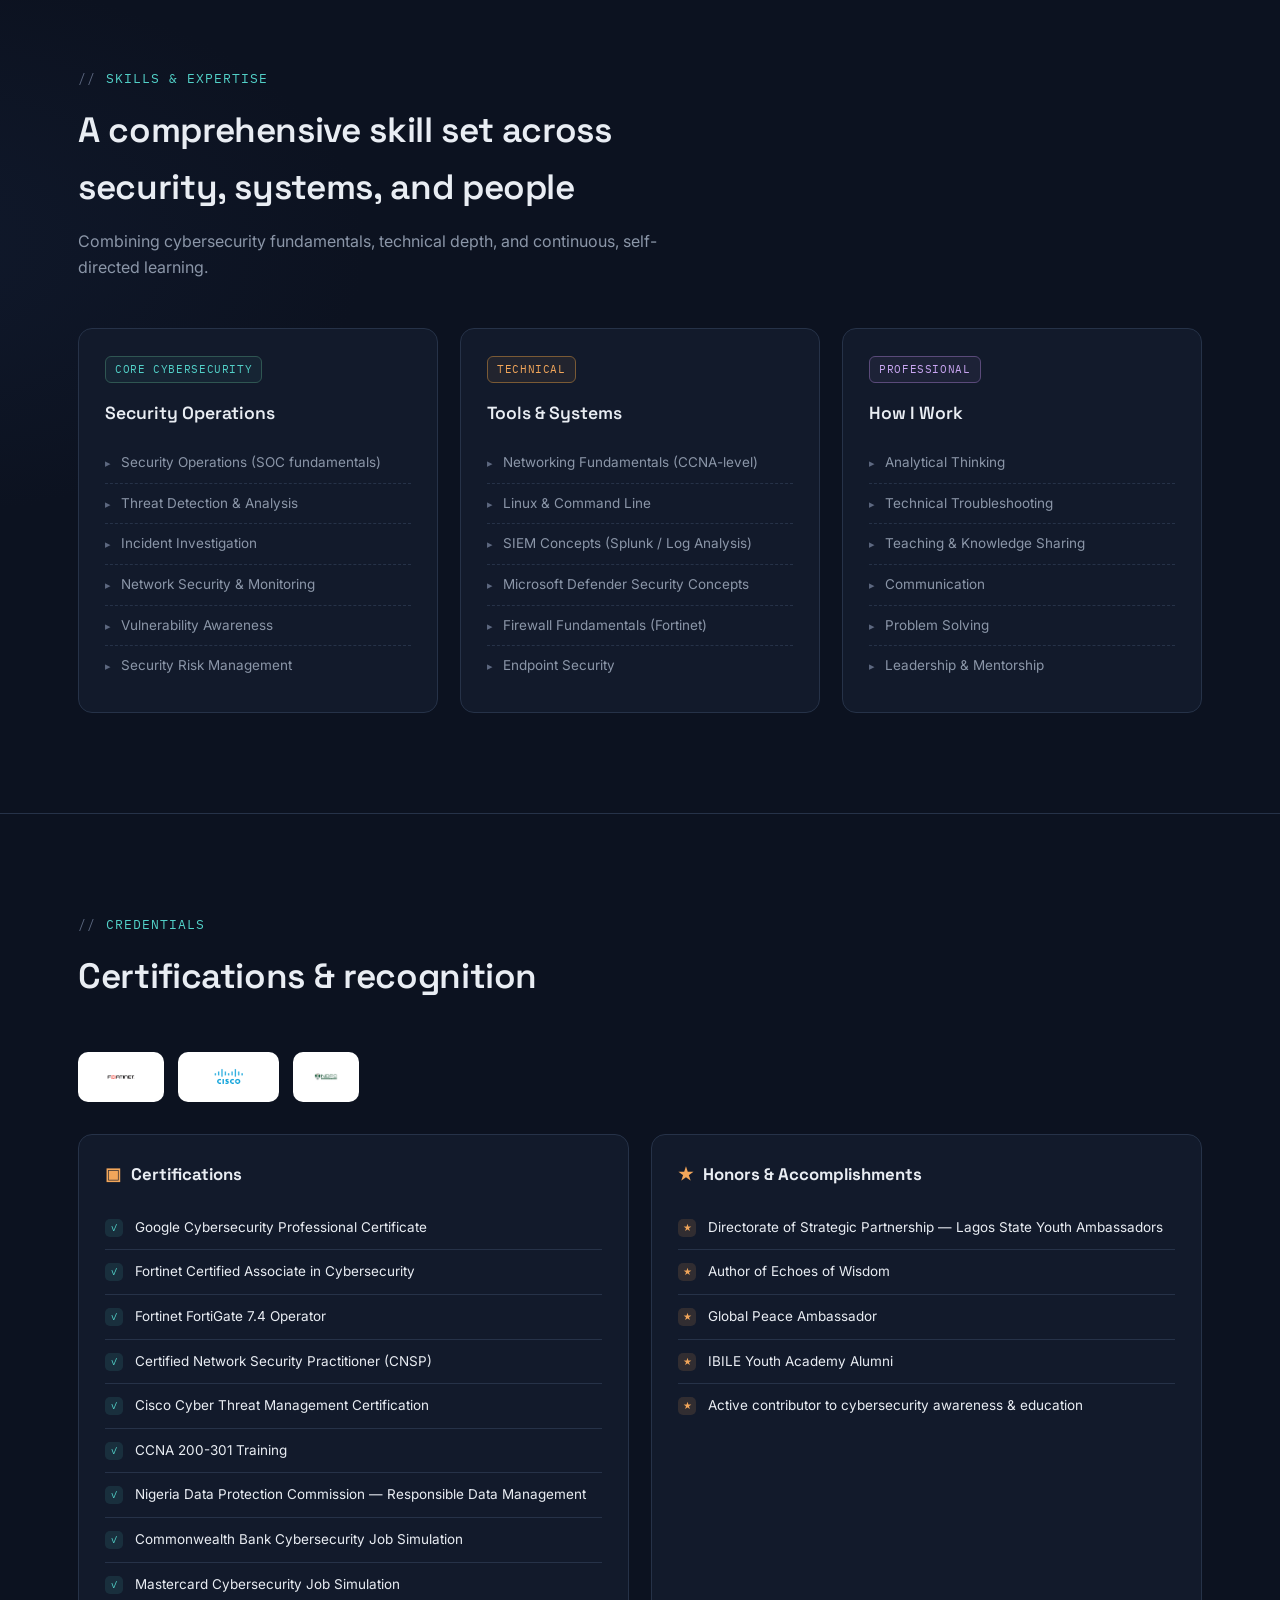
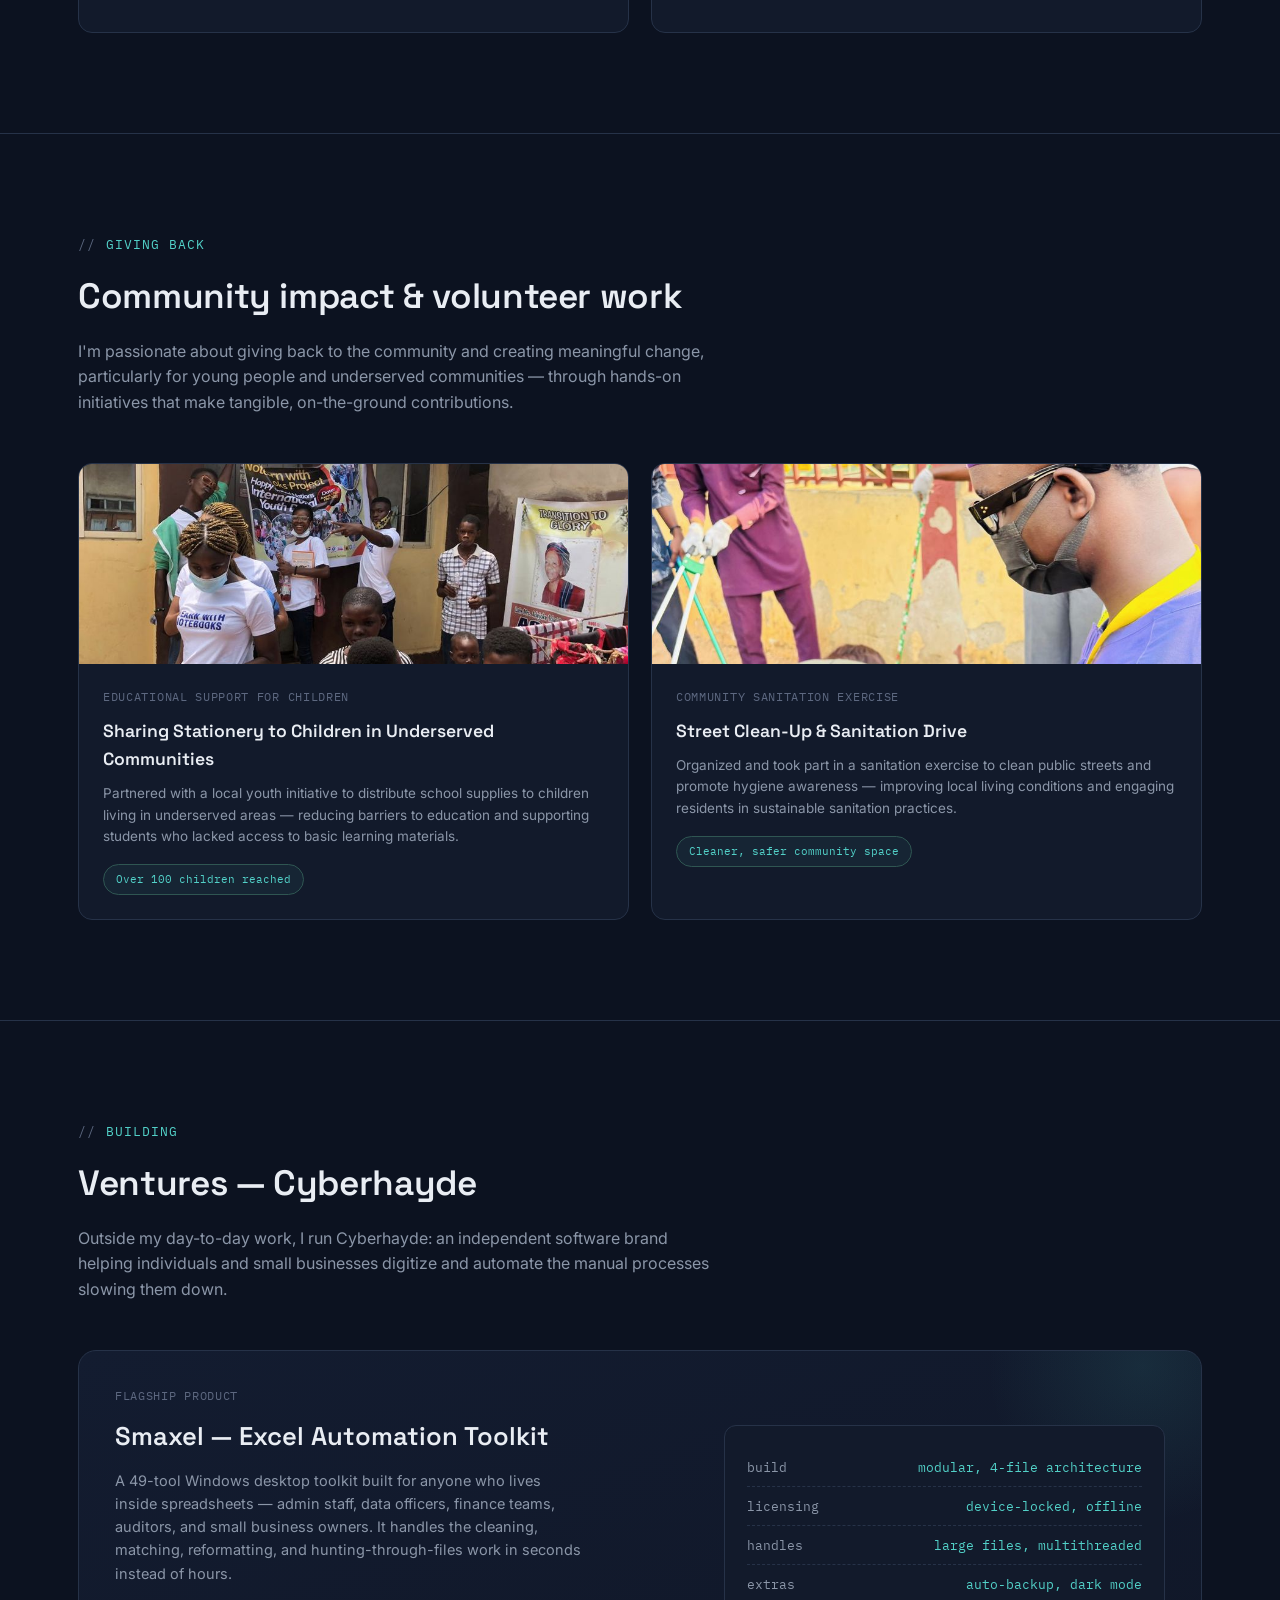
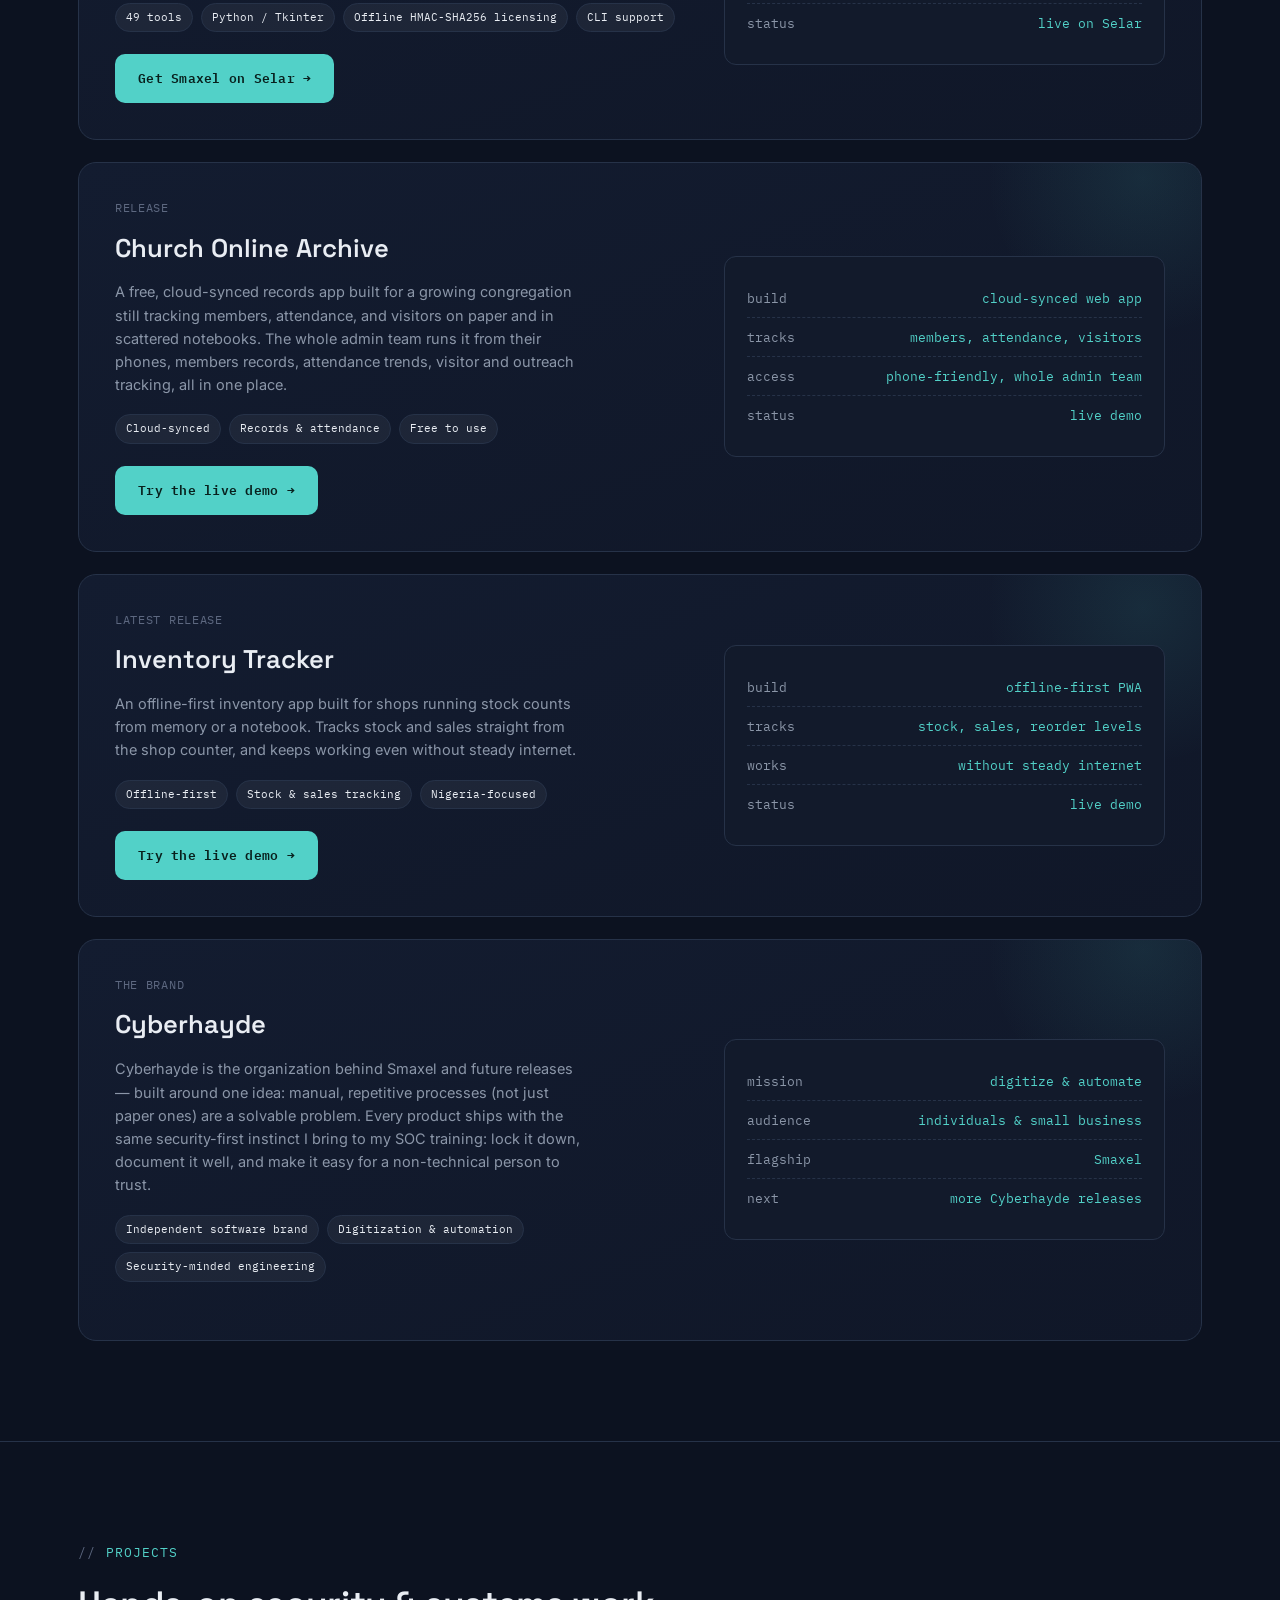
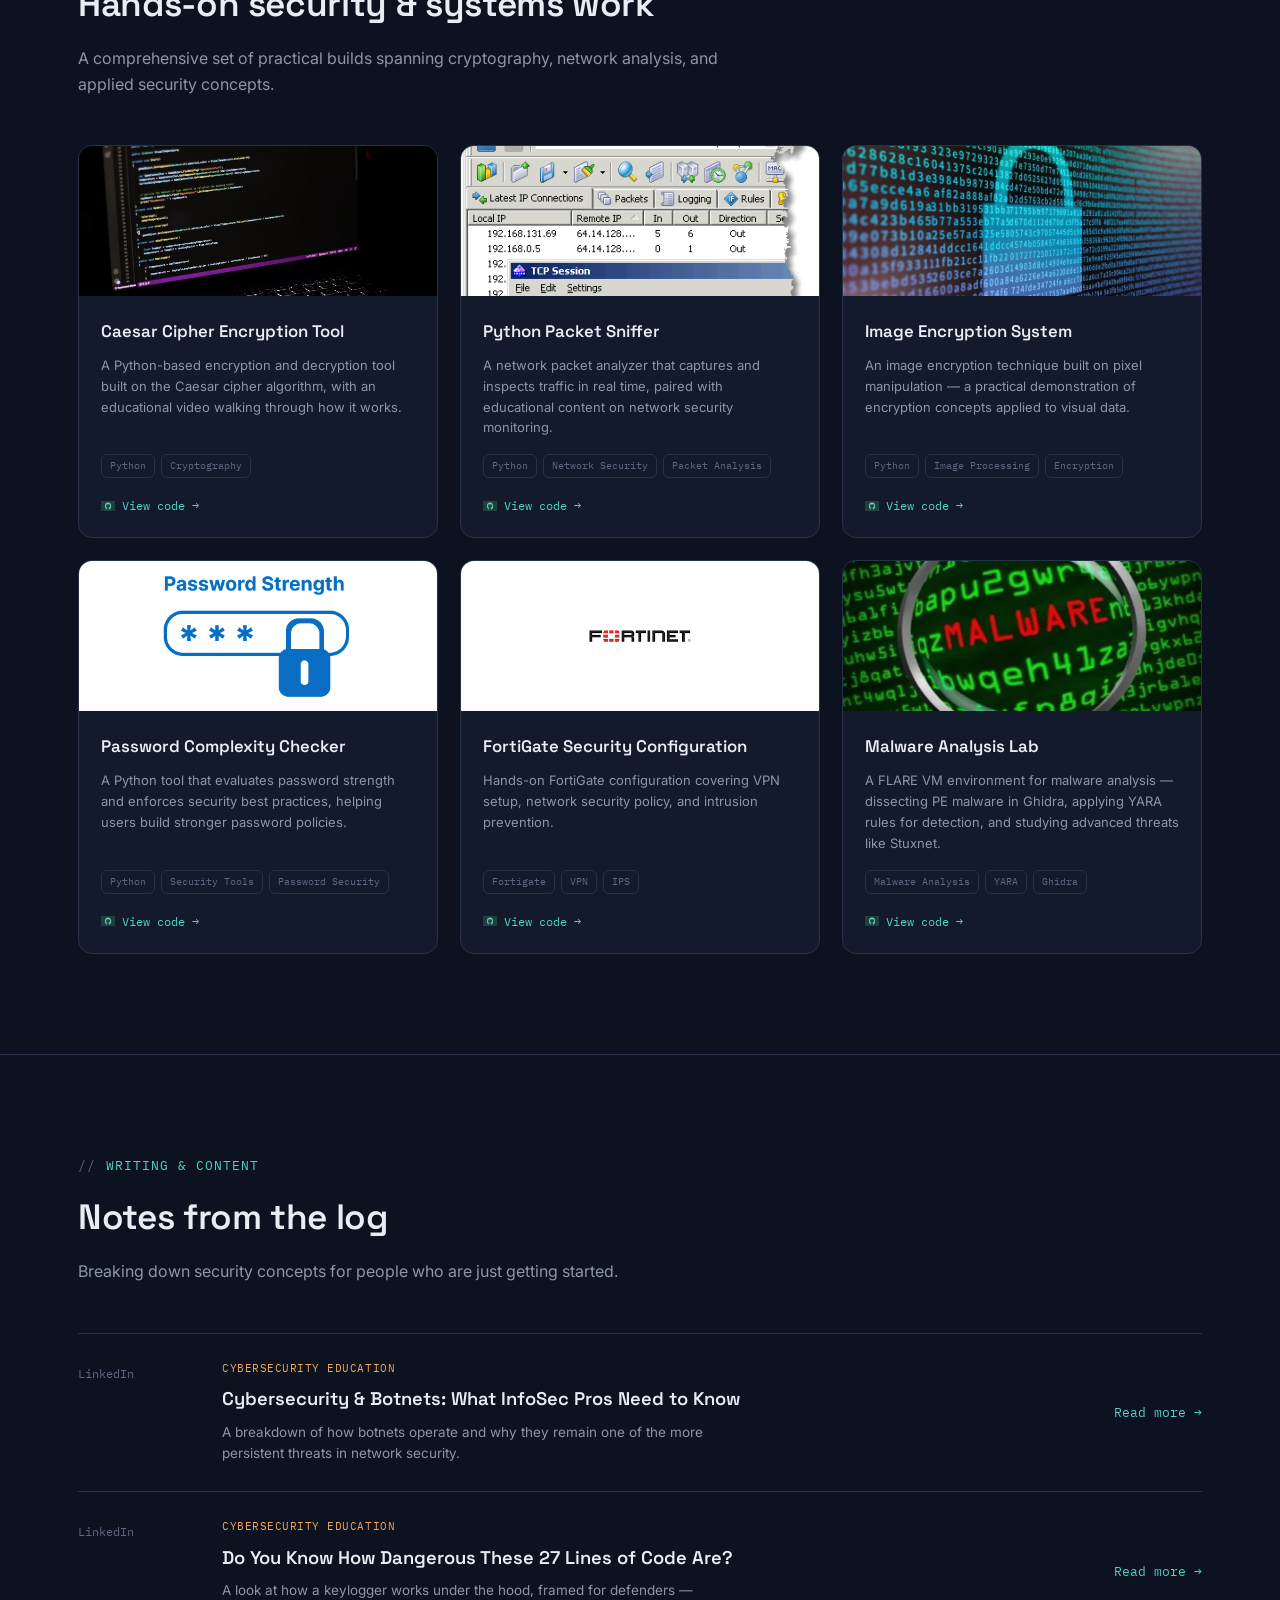
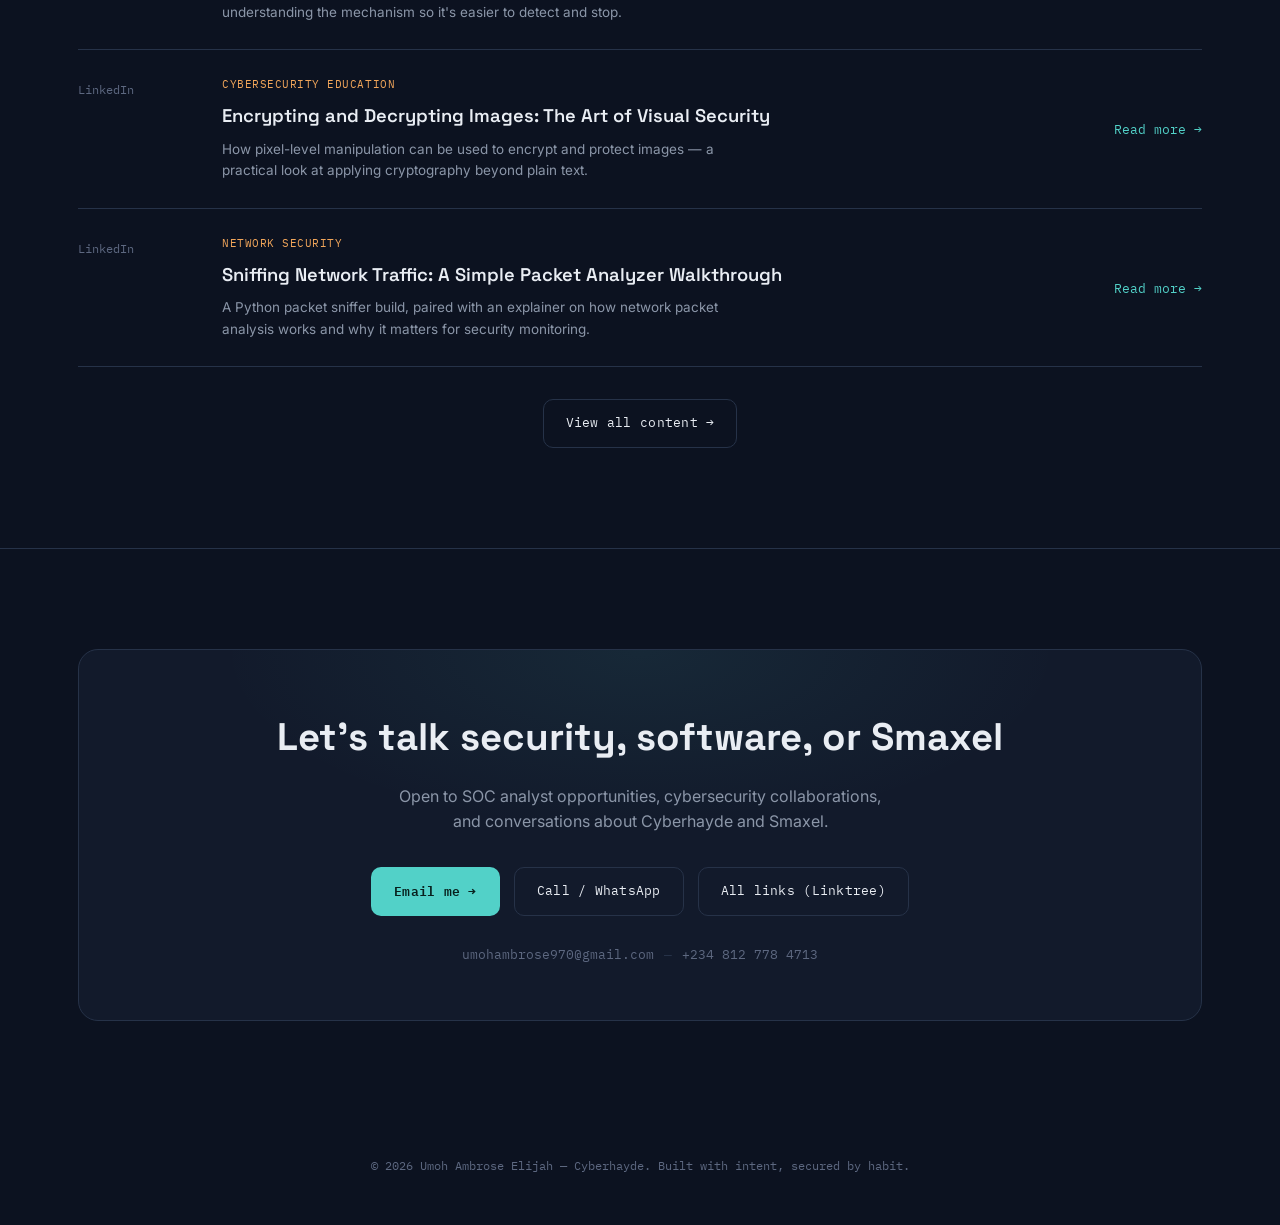
==== commit 90ad4e0c: "Add files via upload" ====
--- a/index.html
+++ b/index.html
@@ -687,6 +687,26 @@
 
       <div class="venture-card reveal">
         <div>
+          <div class="venture-kicker">Release</div>
+          <h3>Church Online Archive</h3>
+          <p>A free, cloud-synced records app built for a growing congregation still tracking members, attendance, and visitors on paper and in scattered notebooks. The whole admin team runs it from their phones, members records, attendance trends, visitor and outreach tracking, all in one place.</p>
+          <div class="venture-badges">
+            <span>Cloud-synced</span>
+            <span>Records &amp; attendance</span>
+            <span>Free to use</span>
+          </div>
+          <a href="https://cyberhayde.github.io/Database-Demo/" target="_blank" rel="noopener" class="btn btn-primary">Try the live demo →</a>
+        </div>
+        <div class="venture-panel">
+          <div class="row"><span>build</span><span class="v">cloud-synced web app</span></div>
+          <div class="row"><span>tracks</span><span class="v">members, attendance, visitors</span></div>
+          <div class="row"><span>access</span><span class="v">phone-friendly, whole admin team</span></div>
+          <div class="row"><span>status</span><span class="v">live demo</span></div>
+        </div>
+      </div>
+
+      <div class="venture-card reveal">
+        <div>
           <div class="venture-kicker">Latest release</div>
           <h3>Inventory Tracker</h3>
           <p>An offline-first inventory app built for shops running stock counts from memory or a notebook. Tracks stock and sales straight from the shop counter, and keeps working even without steady internet.</p>
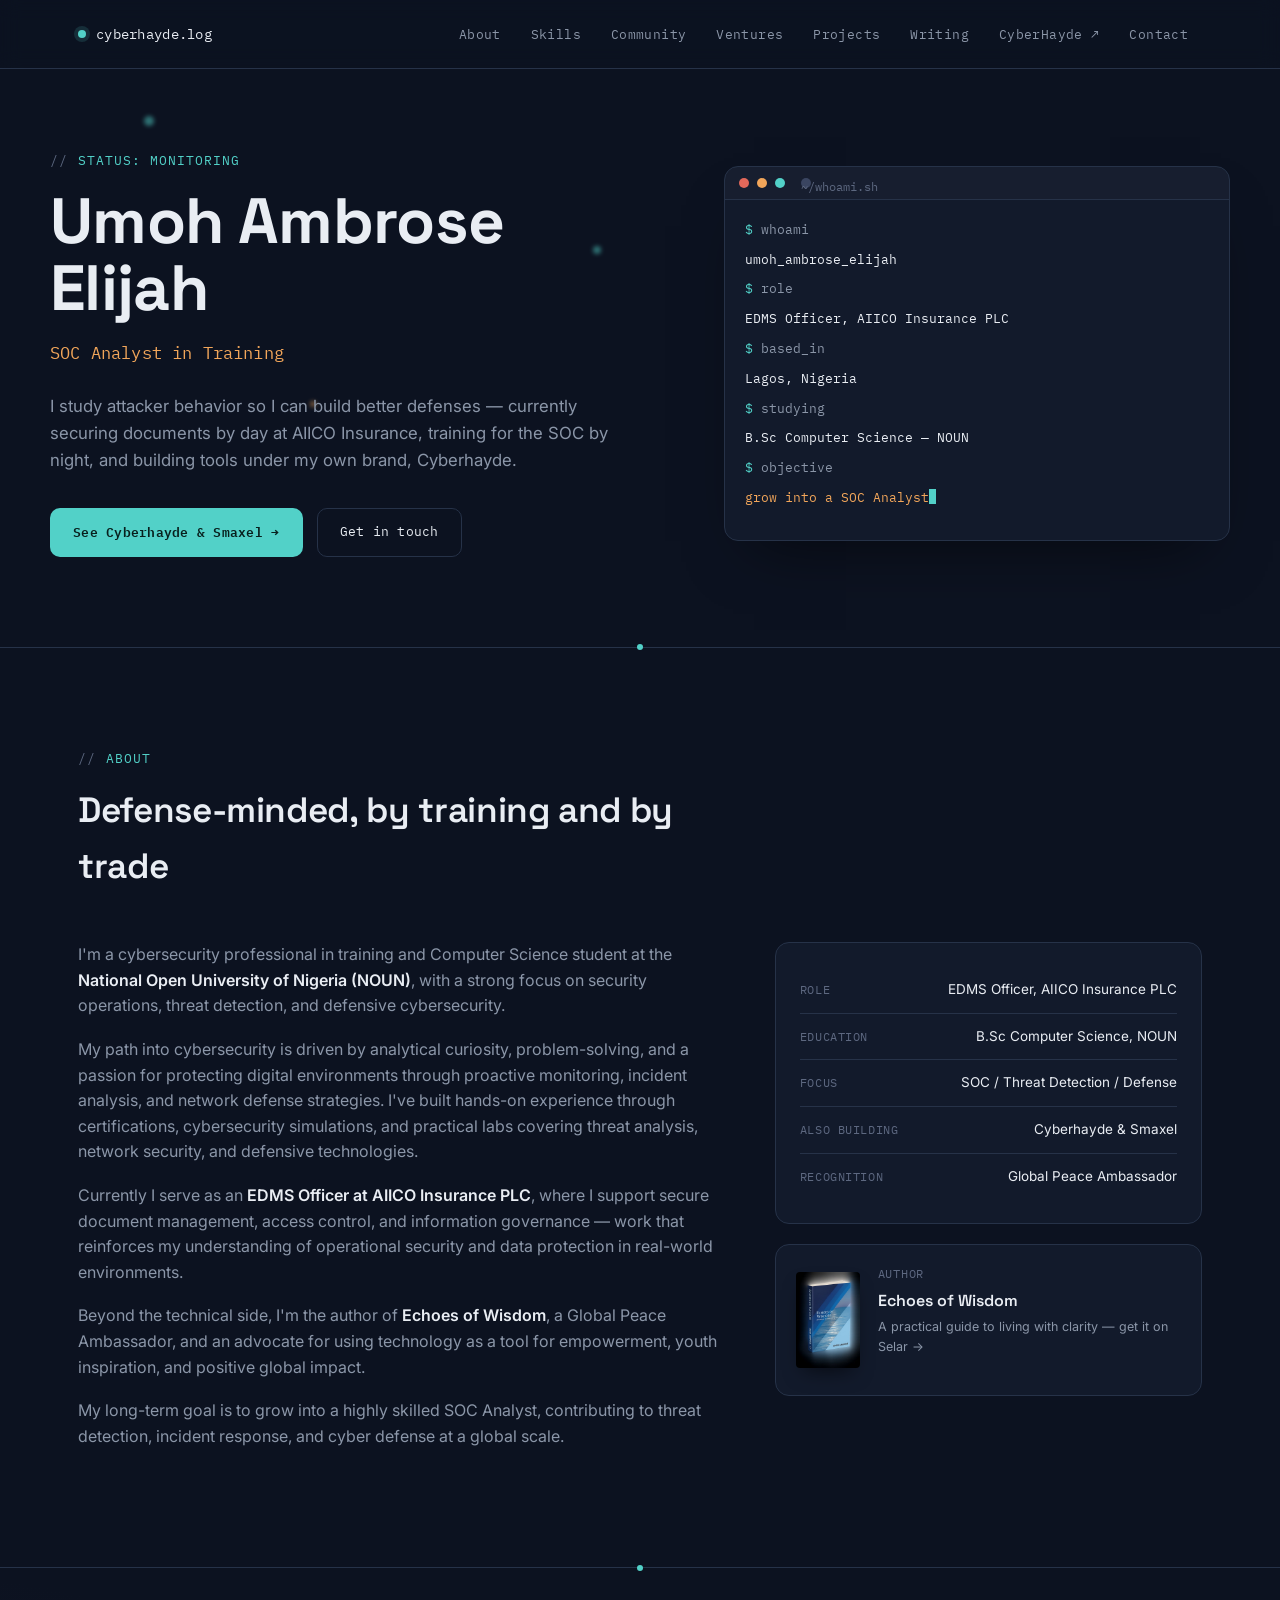
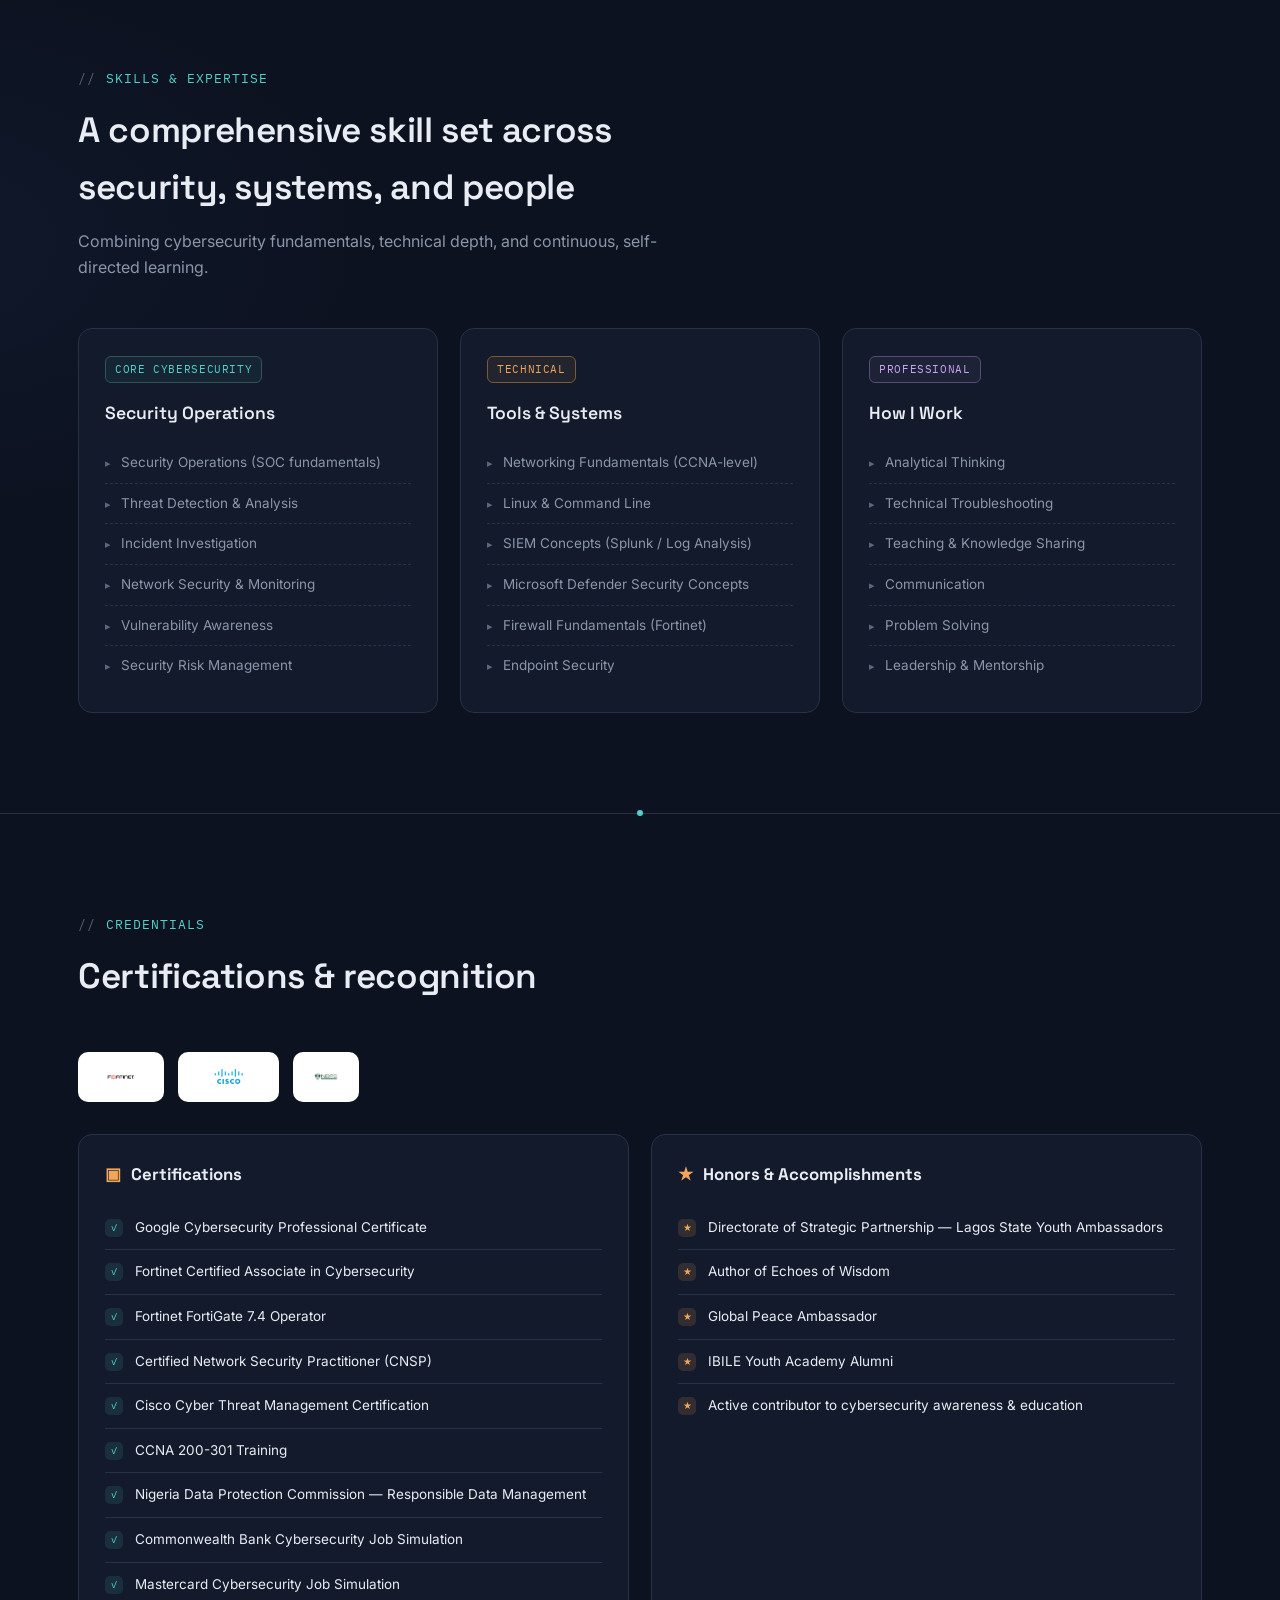
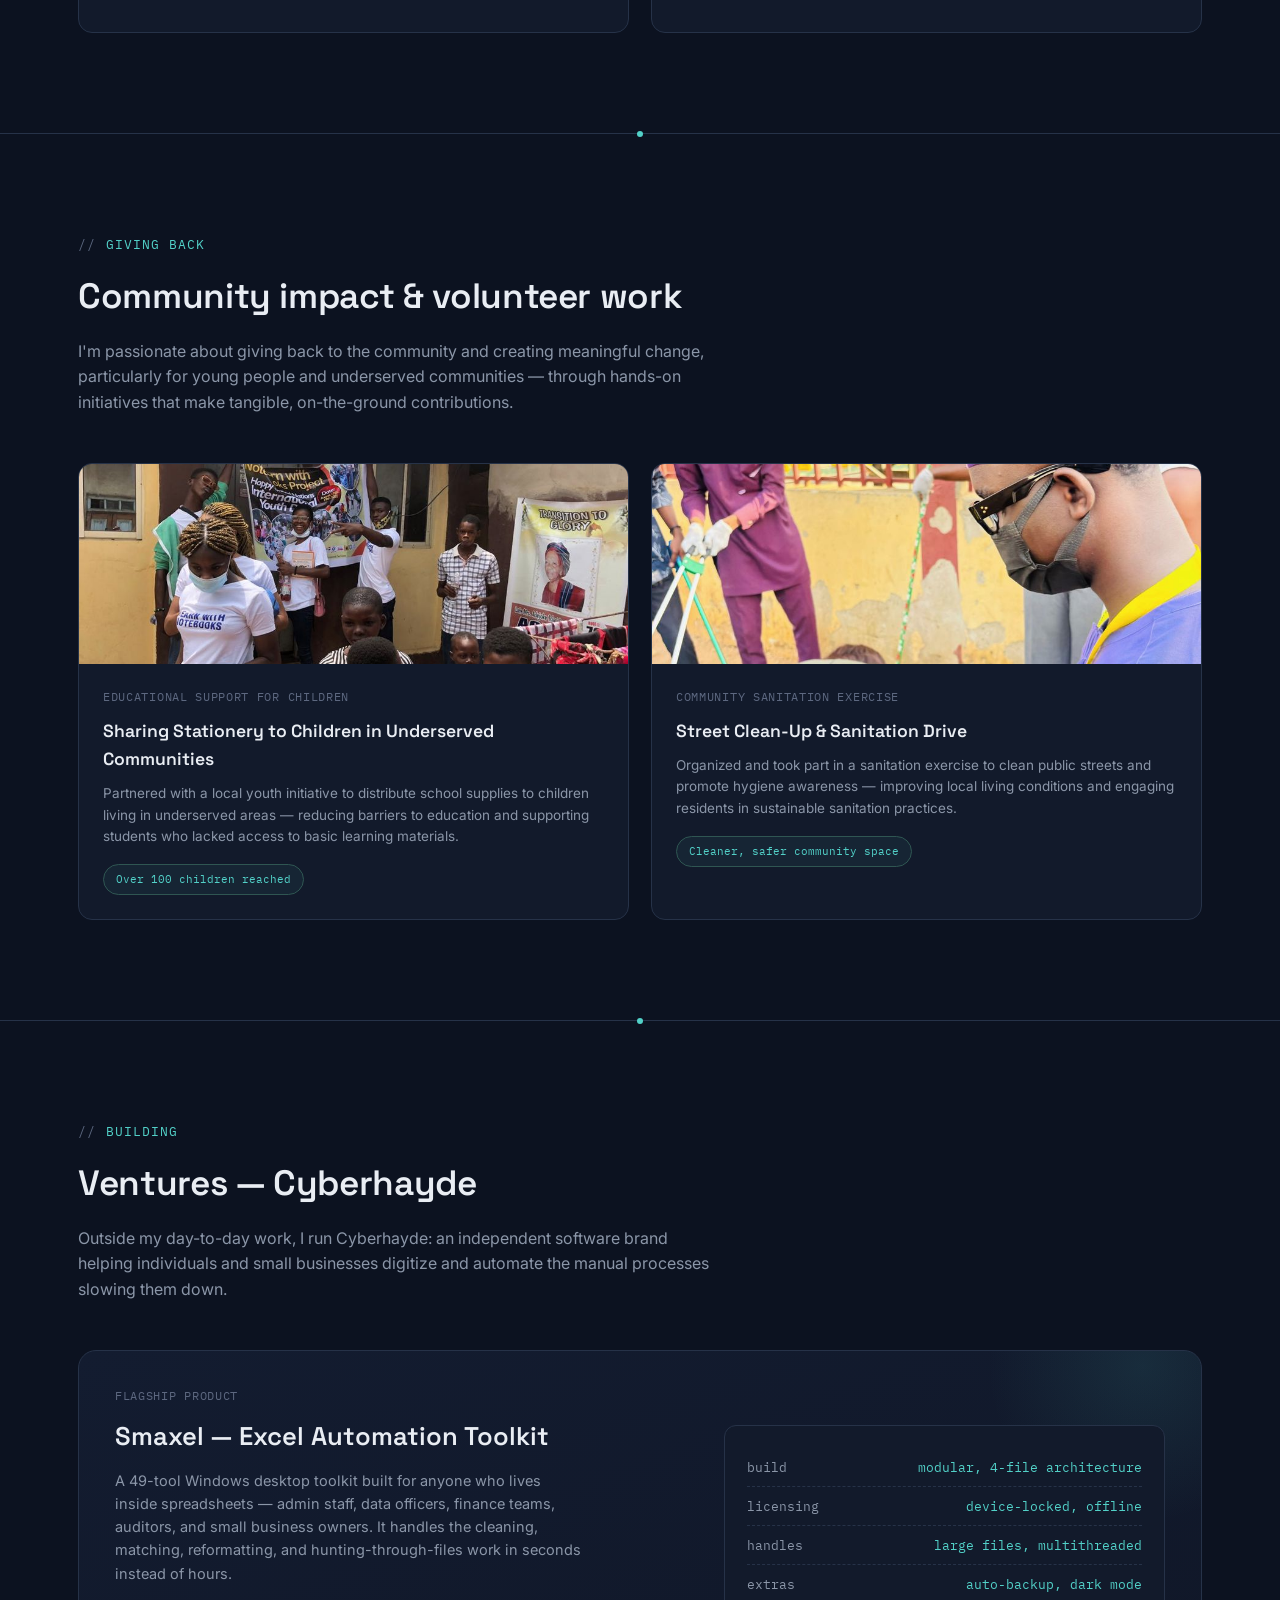
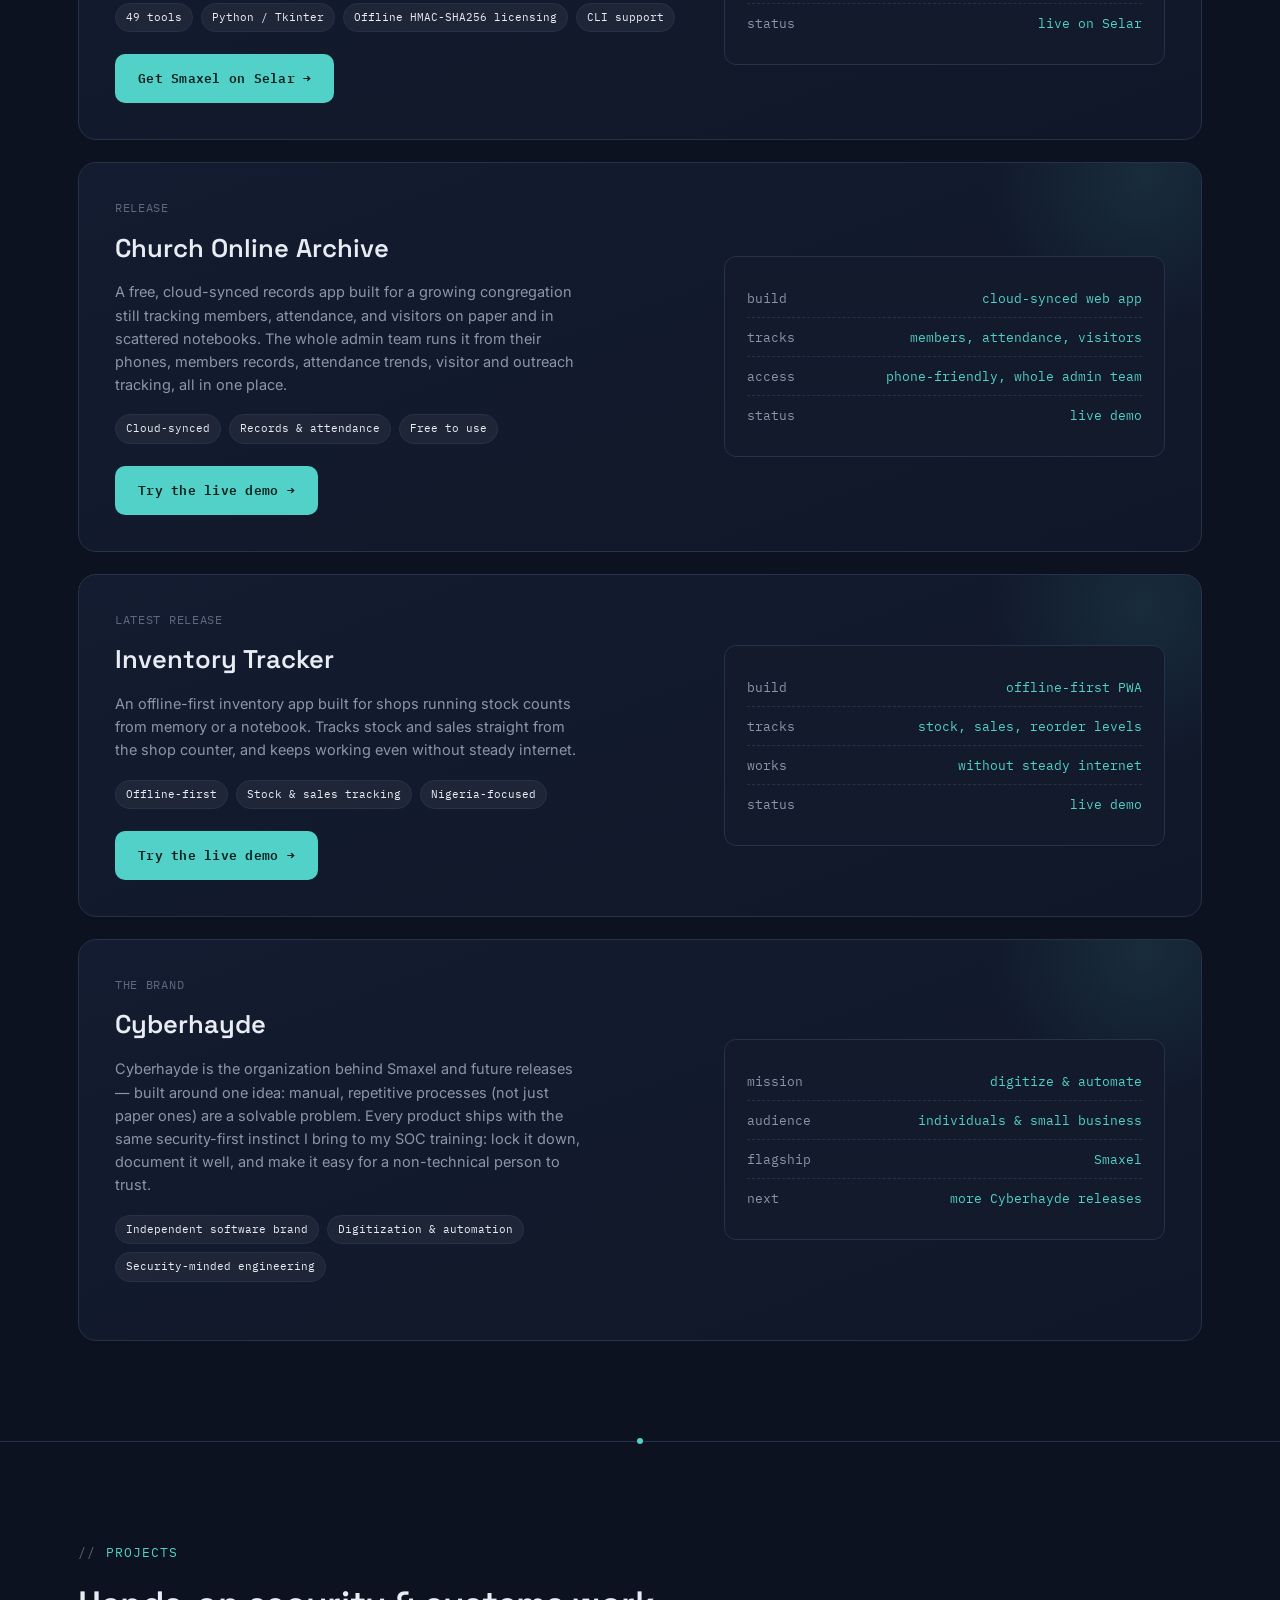
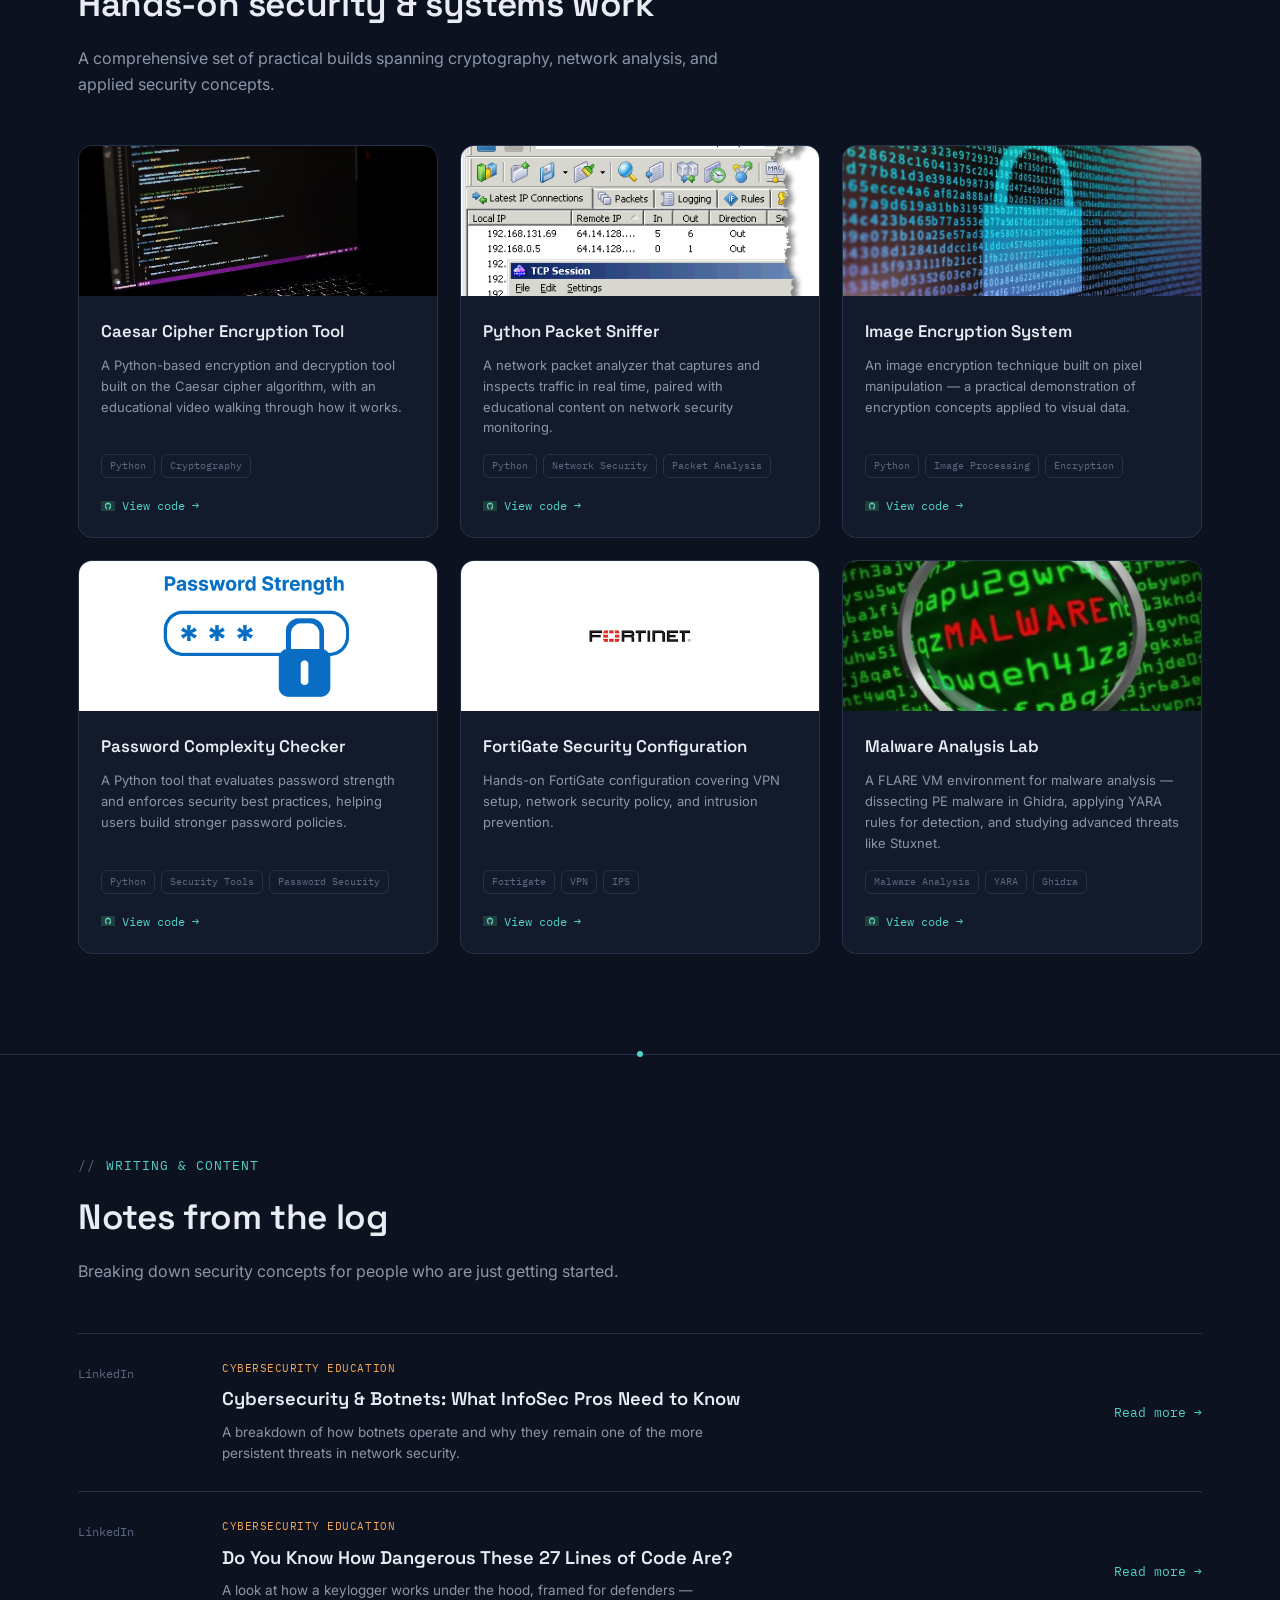
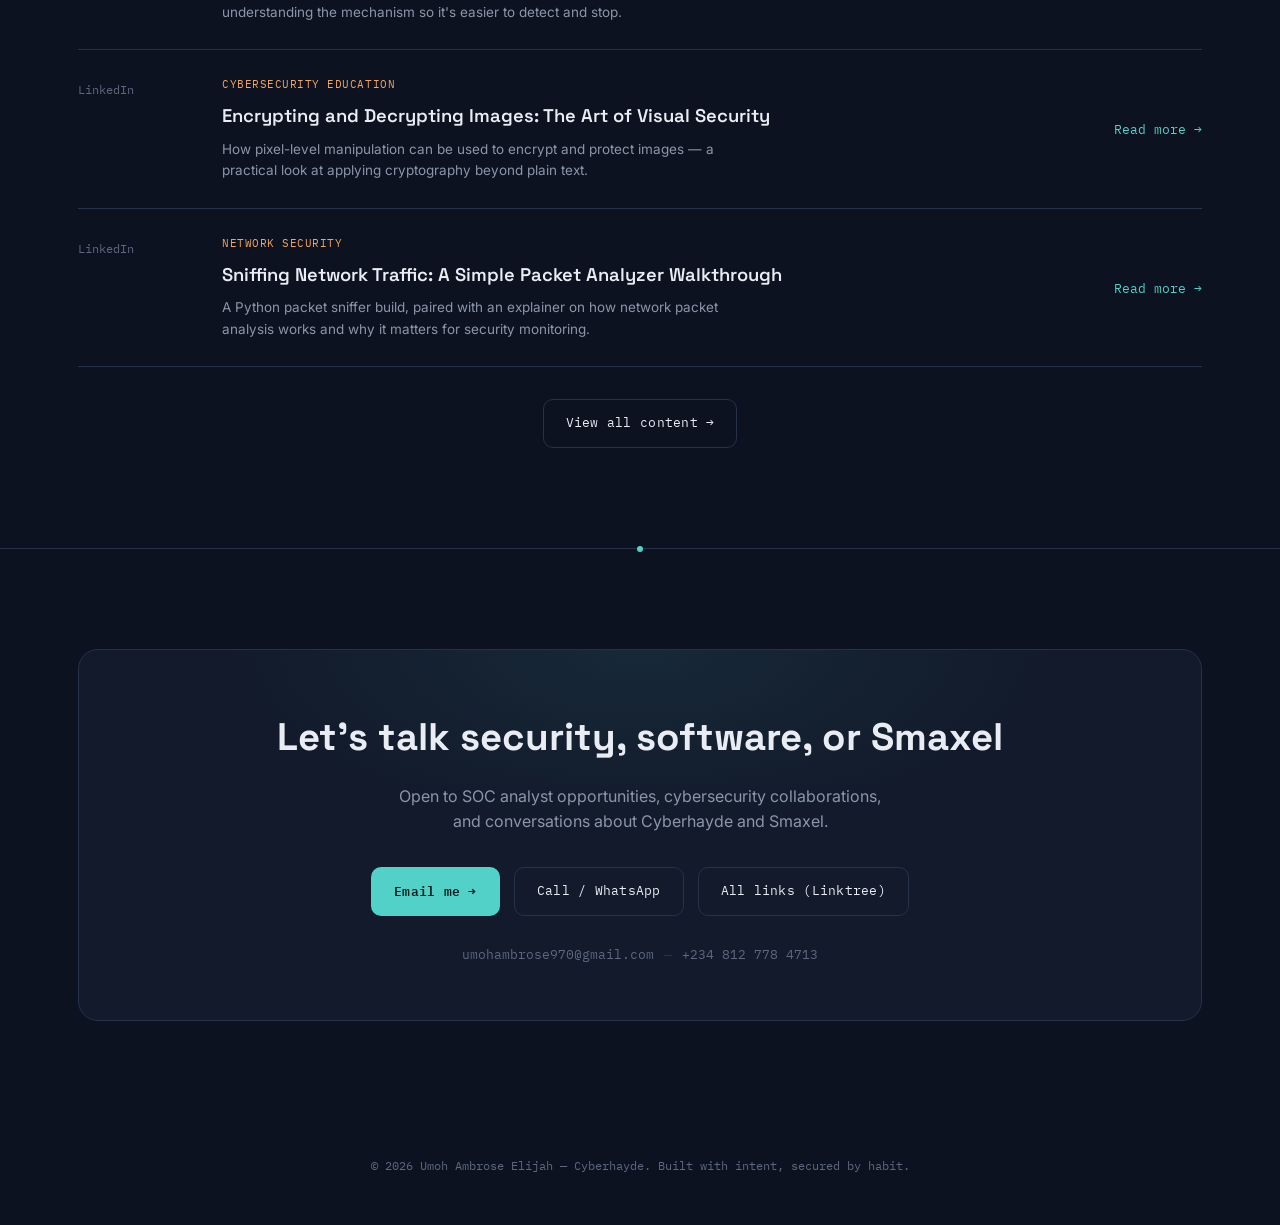
==== commit 2b2b6236: "Implement section dividers with ping animation Added a section divider with a ping animation to vari" ====
--- a/index.html
+++ b/index.html
@@ -208,7 +208,6 @@
 
   /* -------------------- SECTION SCAFFOLD -------------------- */
   section{padding:100px 0;}
-  section + section{border-top:1px solid var(--line);}
   .sec-head{margin-bottom:48px; max-width:64ch;}
   .sec-head .eyebrow{margin-bottom:14px;}
   .sec-head h2{
@@ -216,6 +215,20 @@
     margin-bottom:14px; letter-spacing:-0.01em;
   }
   .sec-head p{color:var(--muted); font-size:1rem;}
+
+  /* signal divider — same status-dot language as the nav, marking each seam */
+  .sec-divider{position:relative; height:1px; background:var(--line);}
+  .sec-divider .ping{
+    position:absolute; left:50%; top:50%; width:6px; height:6px; border-radius:50%;
+    background:var(--cyan); transform:translate(-50%,-50%);
+    box-shadow:0 0 0 0 rgba(82,209,200,0.35);
+    animation:radarping 3.2s ease-out infinite;
+  }
+  @keyframes radarping{
+    0%{box-shadow:0 0 0 0 rgba(82,209,200,0.35);}
+    70%{box-shadow:0 0 0 14px rgba(82,209,200,0);}
+    100%{box-shadow:0 0 0 0 rgba(82,209,200,0);}
+  }
 
   .reveal{opacity:0; transform:translateY(18px); transition:opacity .6s ease, transform .6s ease;}
   .reveal.in{opacity:1; transform:translateY(0);}
@@ -501,6 +514,8 @@
     </div>
   </section>
 
+  <div class="sec-divider"><span class="ping"></span></div>
+
   <!-- ABOUT -->
   <section id="about">
     <div class="wrap">
@@ -536,6 +551,8 @@
       </div>
     </div>
   </section>
+
+  <div class="sec-divider"><span class="ping"></span></div>
 
   <!-- SKILLS -->
   <section id="skills">
@@ -586,6 +603,8 @@
     </div>
   </section>
 
+  <div class="sec-divider"><span class="ping"></span></div>
+
   <!-- CERTS / HONORS -->
   <section id="credentials">
     <div class="wrap">
@@ -623,6 +642,8 @@
     </div>
   </section>
 
+  <div class="sec-divider"><span class="ping"></span></div>
+
   <!-- COMMUNITY IMPACT -->
   <section id="community">
     <div class="wrap">
@@ -653,6 +674,8 @@
       </div>
     </div>
   </section>
+
+  <div class="sec-divider"><span class="ping"></span></div>
 
   <!-- VENTURES (NEW) -->
   <section id="ventures">
@@ -746,6 +769,8 @@
     </div>
   </section>
 
+  <div class="sec-divider"><span class="ping"></span></div>
+
   <!-- PROJECTS -->
   <section id="projects">
     <div class="wrap">
@@ -813,6 +838,8 @@
     </div>
   </section>
 
+  <div class="sec-divider"><span class="ping"></span></div>
+
   <!-- WRITING -->
   <section id="writing">
     <div class="wrap">
@@ -864,6 +891,8 @@
       </div>
     </div>
   </section>
+
+  <div class="sec-divider"><span class="ping"></span></div>
 
   <!-- CONTACT -->
   <section id="contact">
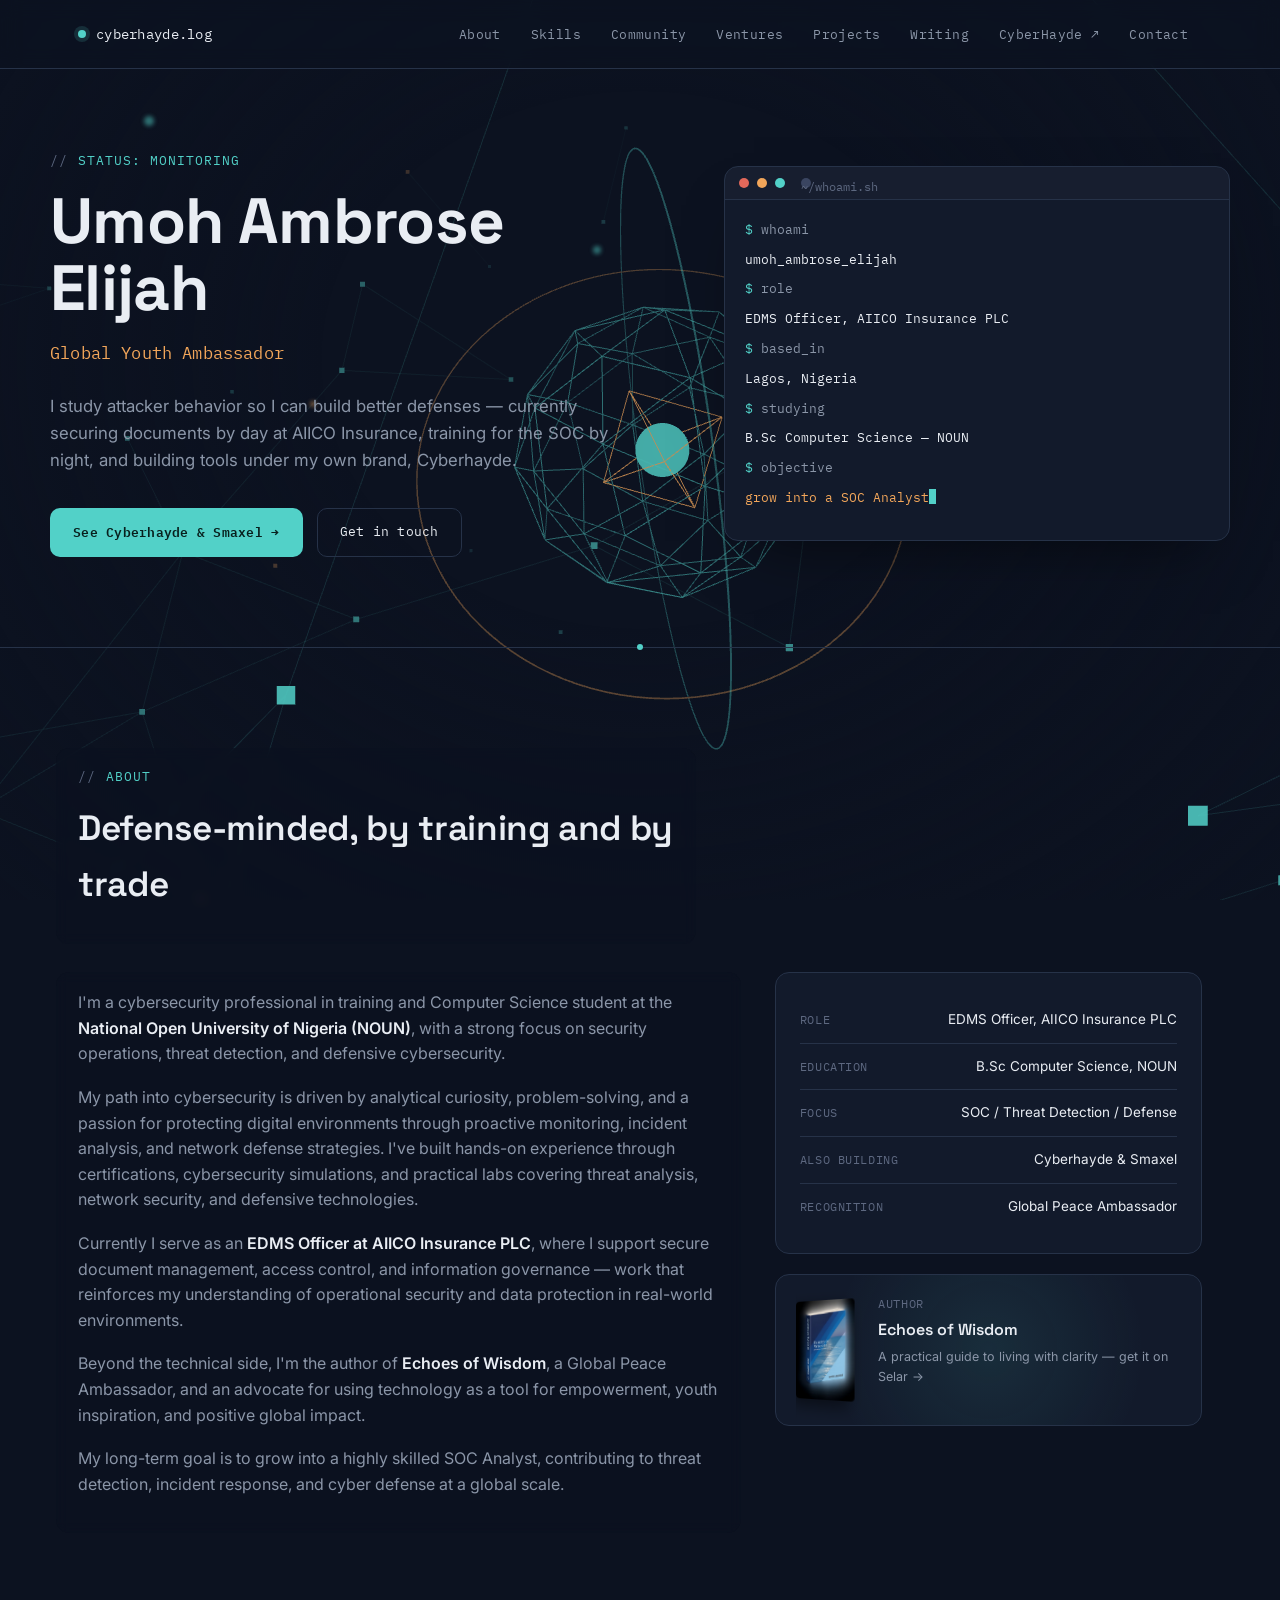
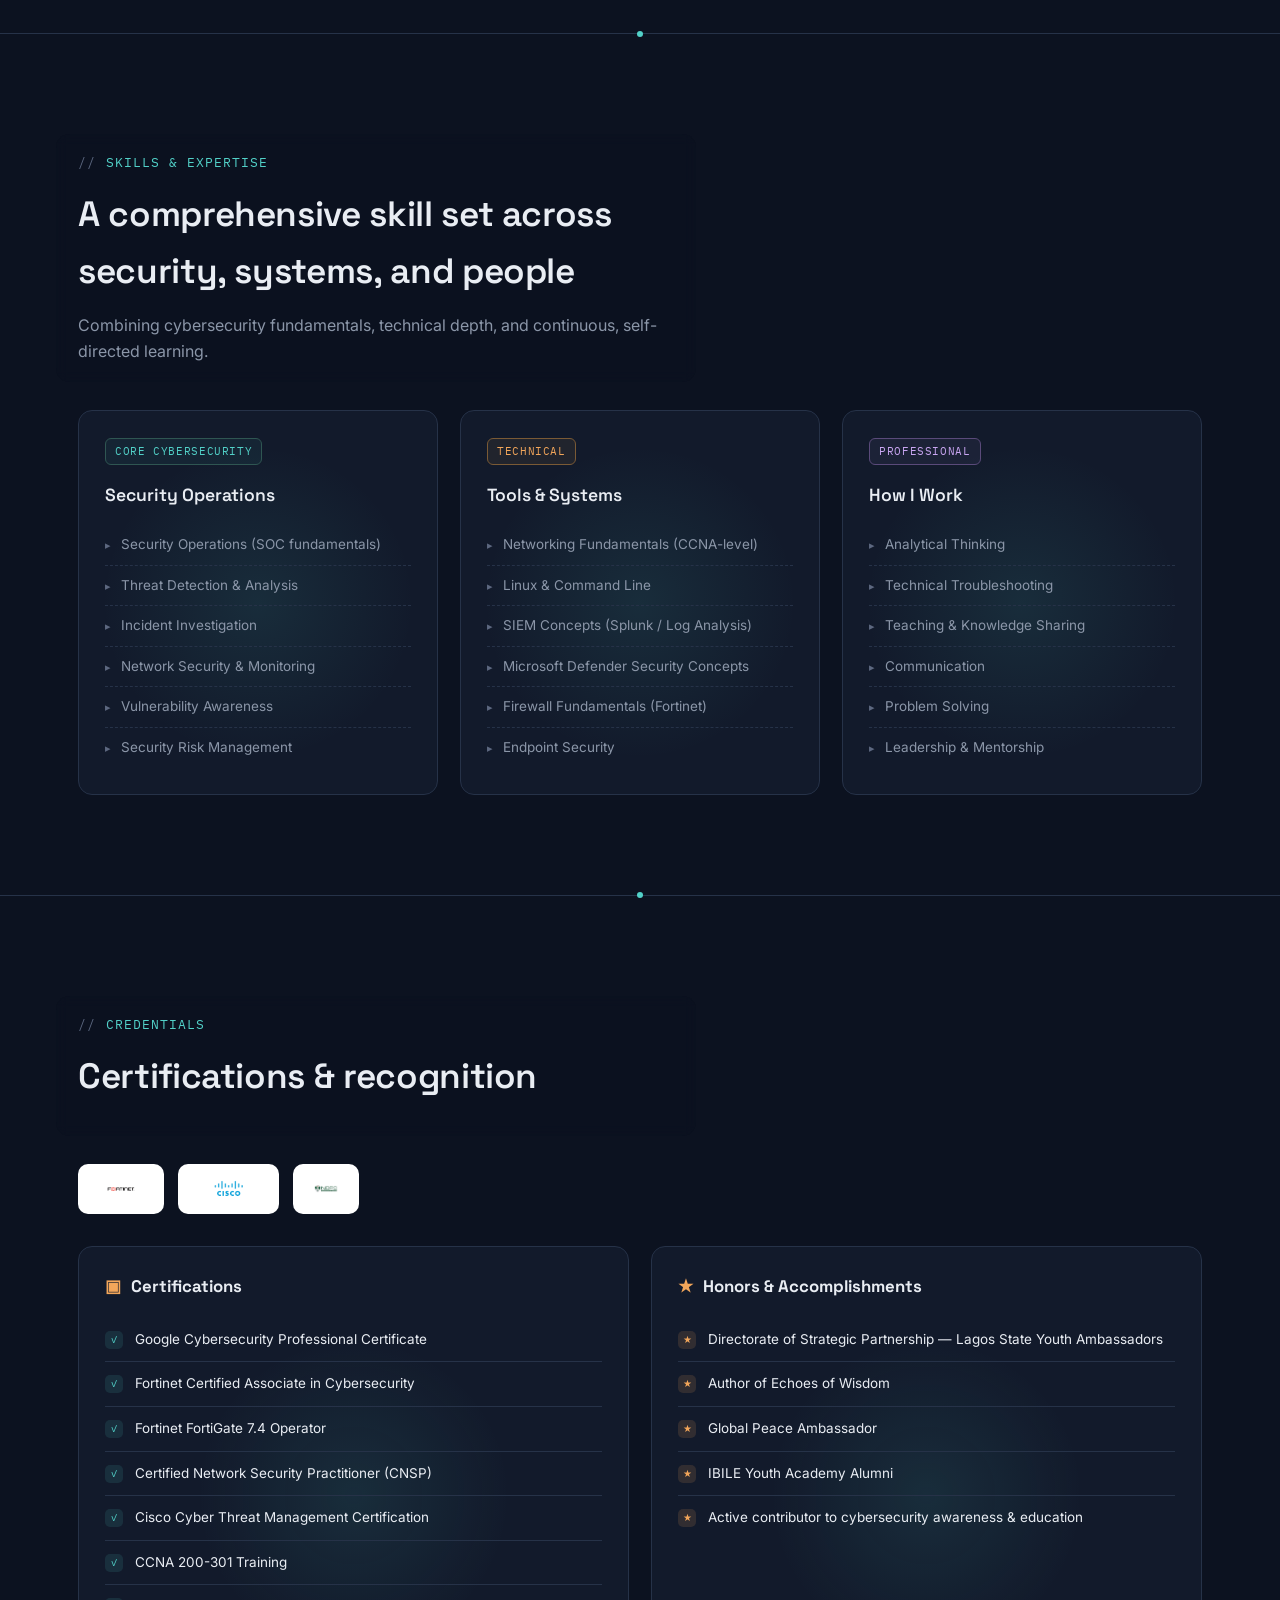
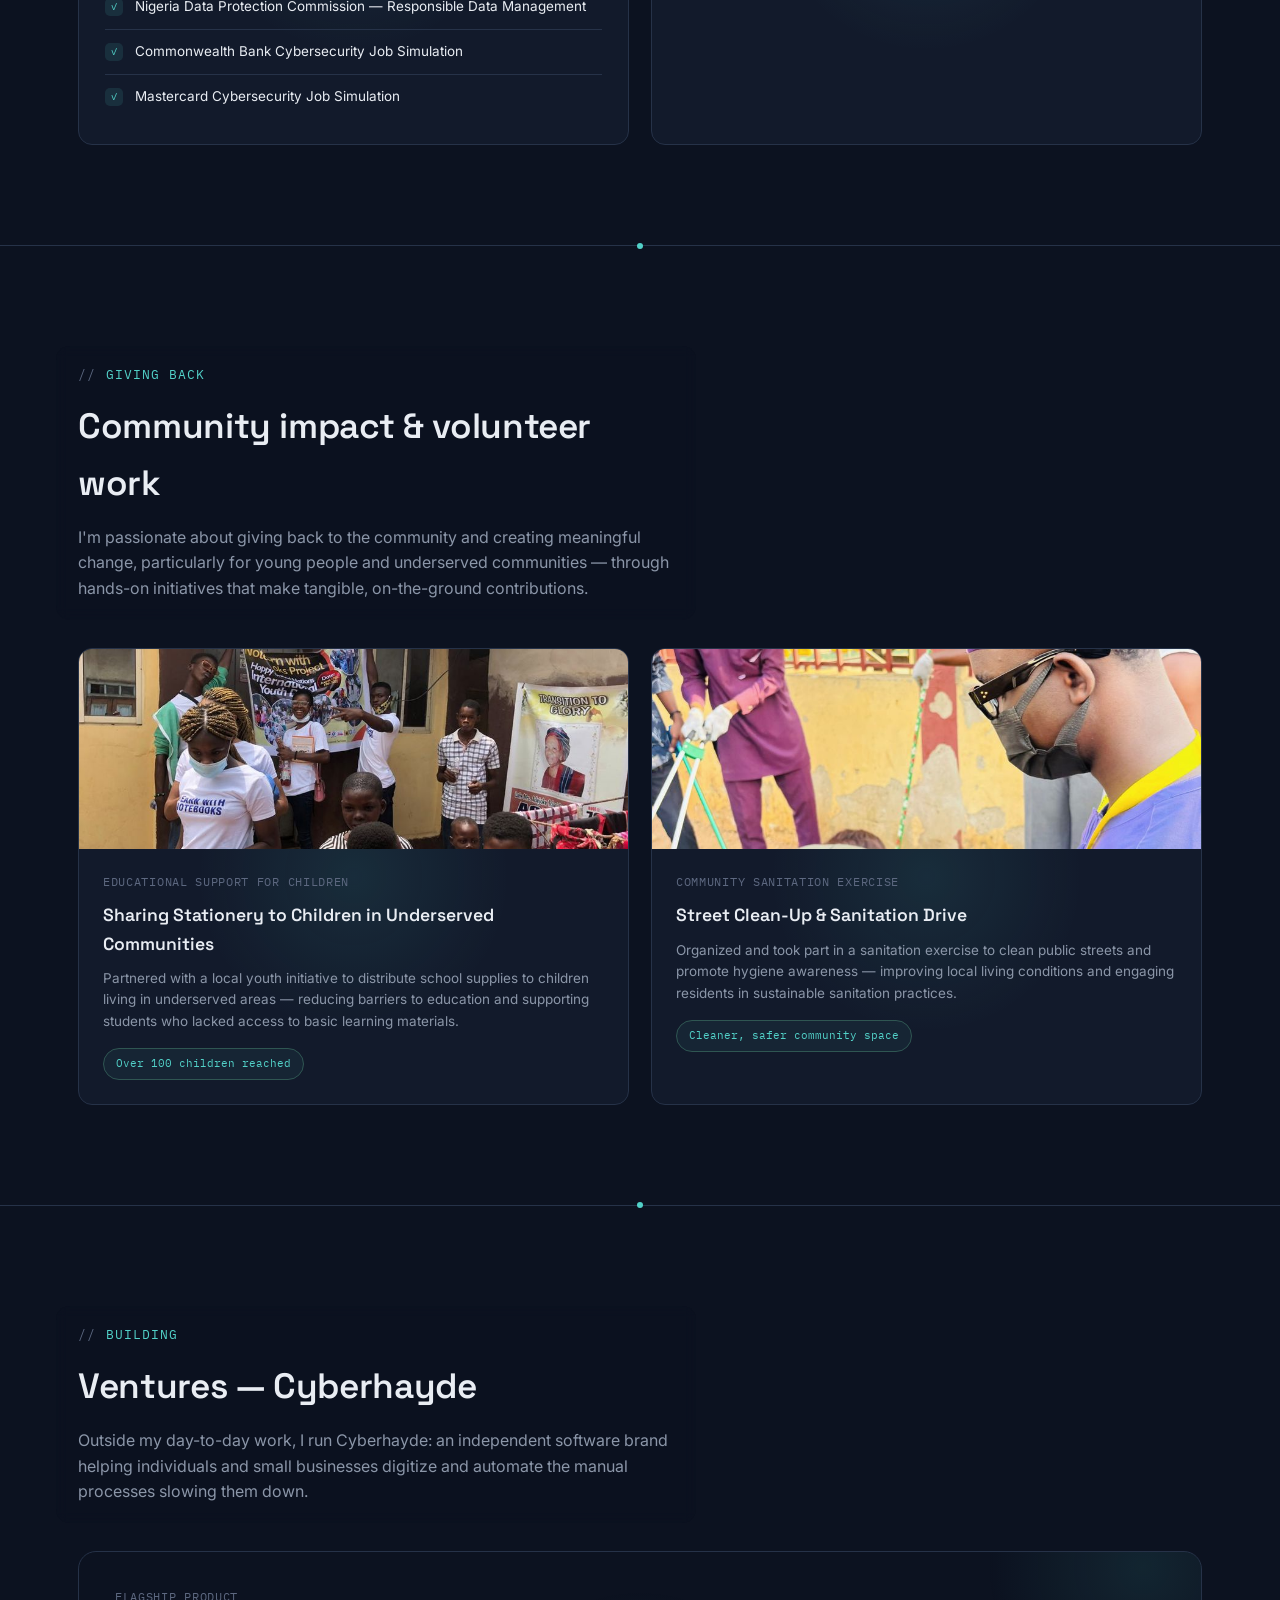
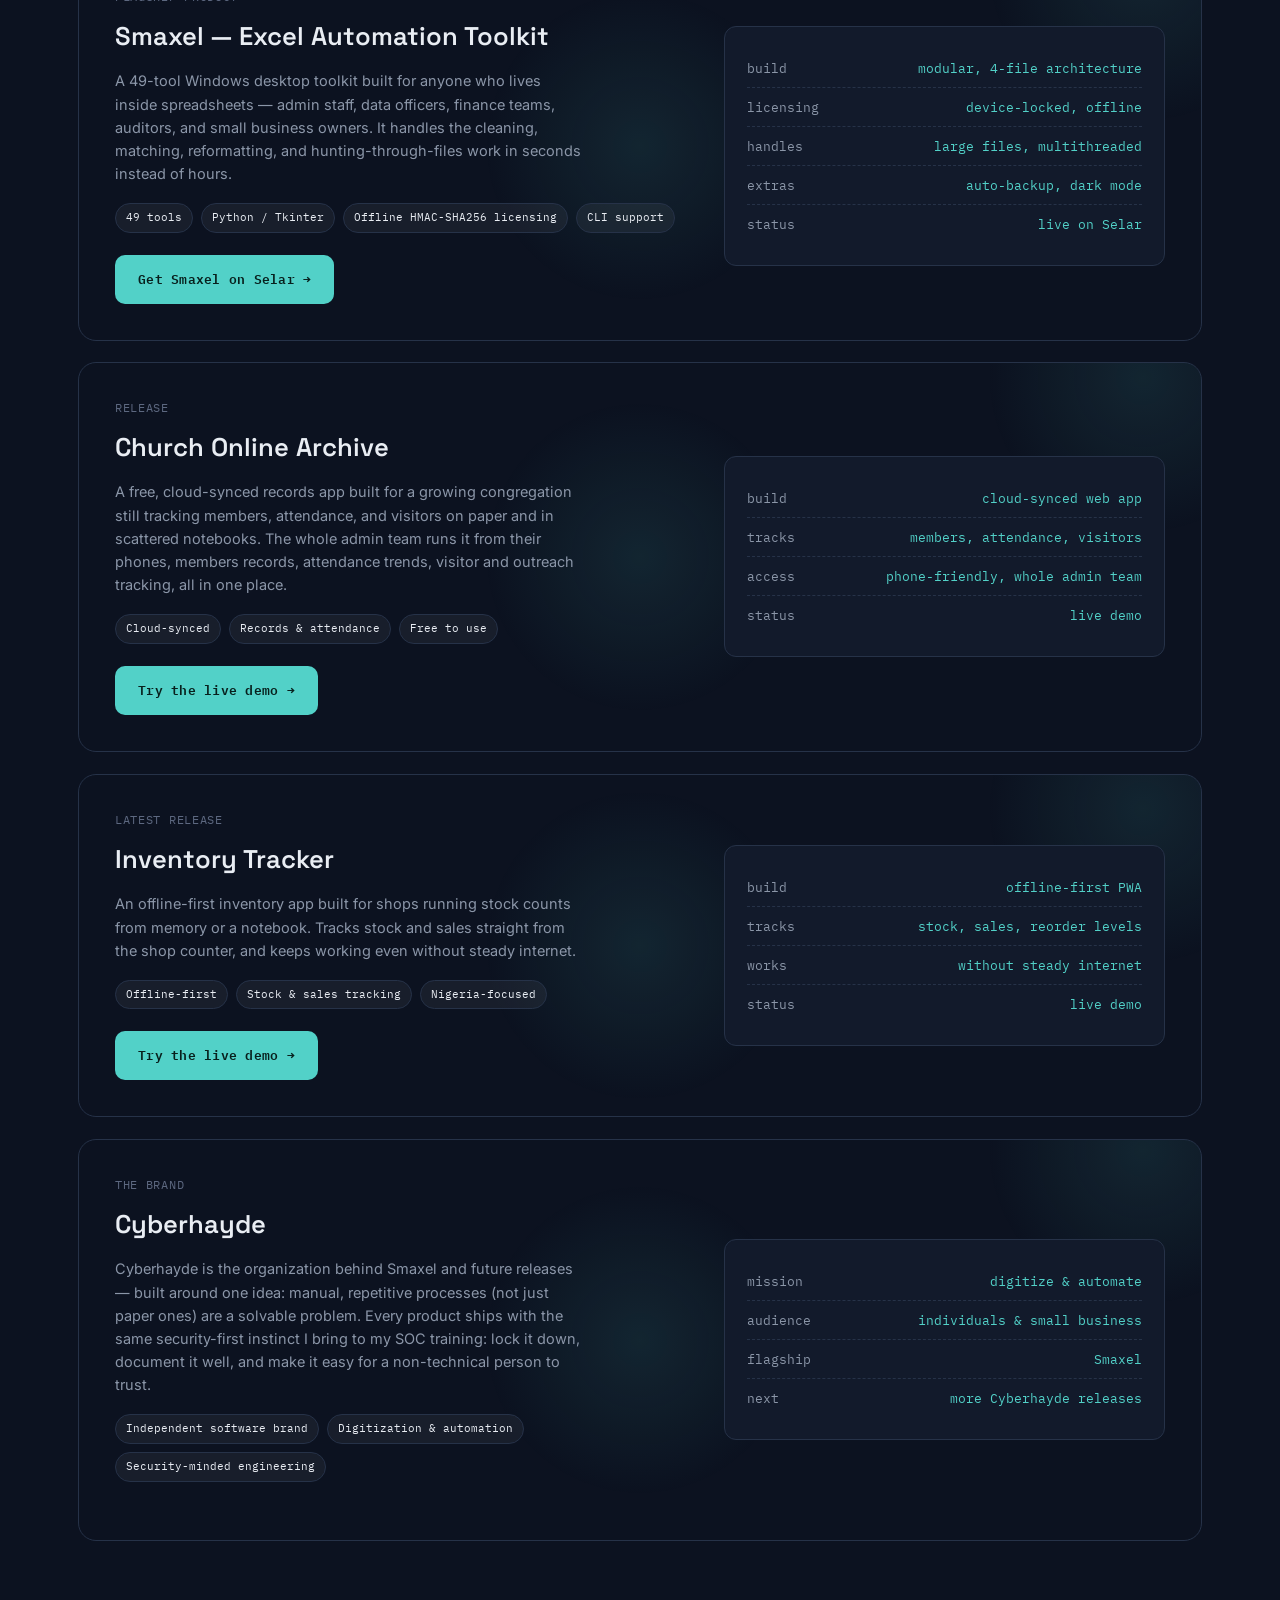
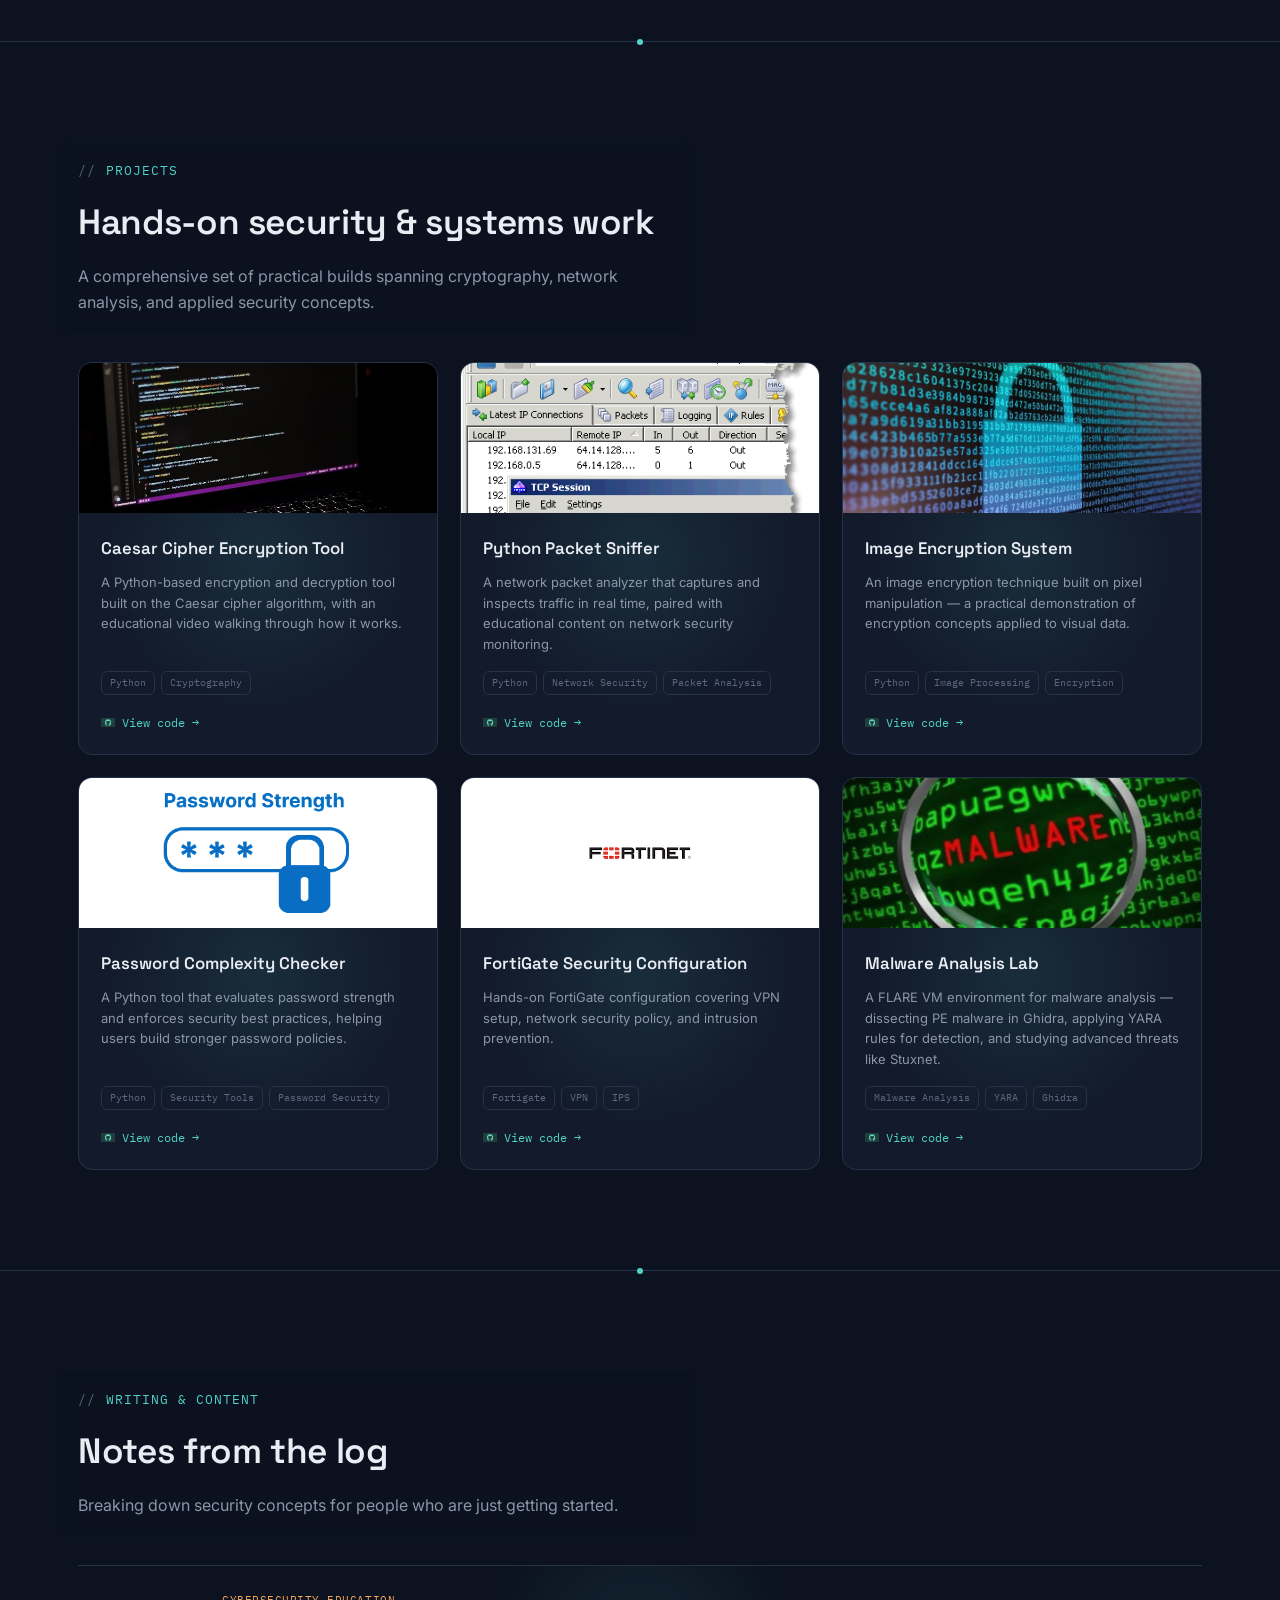
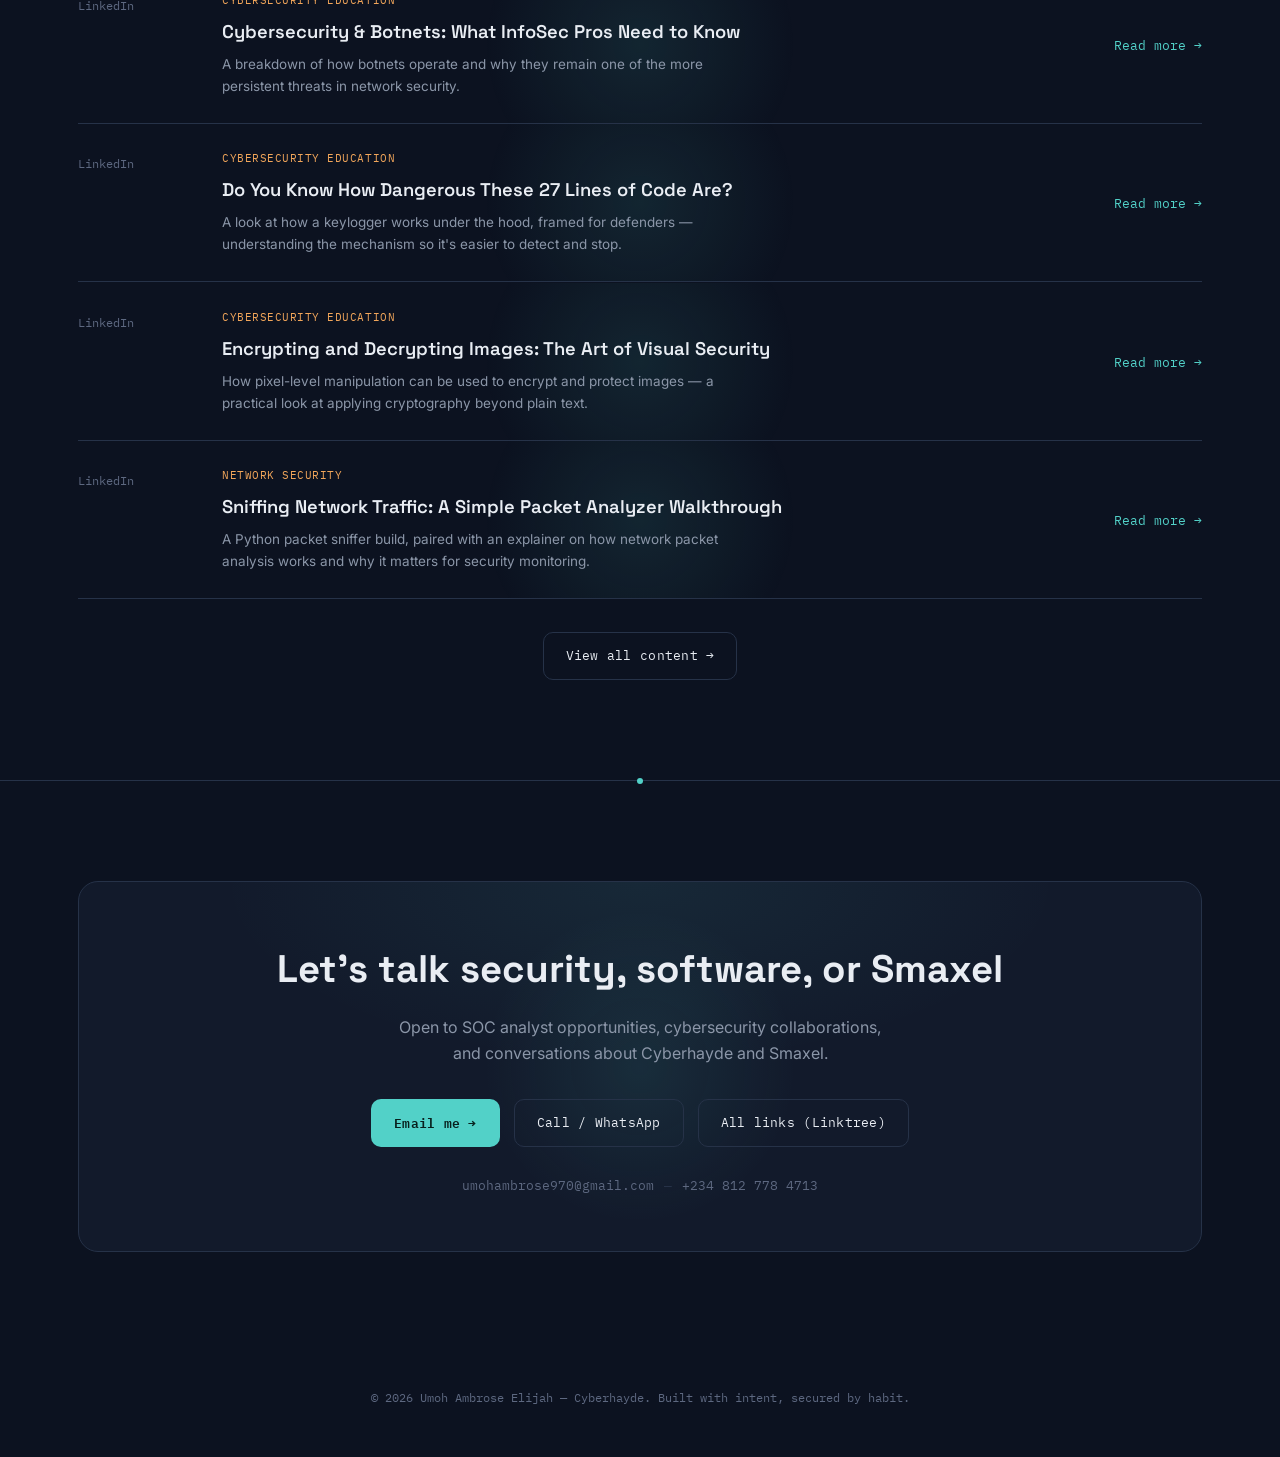
==== commit 8a355b11: "Add files via upload" ====
--- a/index.html
+++ b/index.html
@@ -18,432 +18,11 @@
 <link rel="preconnect" href="https://fonts.googleapis.com">
 <link rel="preconnect" href="https://fonts.gstatic.com" crossorigin>
 <link href="https://fonts.googleapis.com/css2?family=Space+Grotesk:wght@400;500;600;700&family=Inter:wght@400;500;600;700&family=IBM+Plex+Mono:wght@400;500;600&display=swap" rel="stylesheet">
-<style>
-  :root{
-    --bg:        #0c1220;
-    --panel:     #121a2b;
-    --panel-2:   #17203400;
-    --line:      #263248;
-    --text:      #e9edf3;
-    --muted:     #8b96a8;
-    --muted-2:   #5d6880;
-    --amber:     #f2a65a;
-    --amber-dim: #7a5a35;
-    --cyan:      #52d1c8;
-    --cyan-dim:  #2f5652;
-    --danger:    #e2685a;
-    --radius:    14px;
-    --maxw:      1180px;
-    --display:   'Space Grotesk', sans-serif;
-    --body:      'Inter', sans-serif;
-    --mono:      'IBM Plex Mono', monospace;
-  }
-
-  *{box-sizing:border-box; margin:0; padding:0;}
-  html{scroll-behavior:smooth;}
-  @media (prefers-reduced-motion: reduce){
-    html{scroll-behavior:auto;}
-    *{animation-duration:0.001ms !important; animation-iteration-count:1 !important; transition-duration:0.001ms !important;}
-  }
-
-  body{
-    background:
-      radial-gradient(1100px 600px at 85% -10%, #142035 0%, transparent 60%),
-      radial-gradient(900px 500px at -10% 20%, #10192c 0%, transparent 55%),
-      var(--bg);
-    background-size:100% 100%, 100% 100%, 100% 100%;
-    animation:bgshift 22s ease-in-out infinite alternate;
-    color:var(--text);
-    font-family:var(--body);
-    line-height:1.6;
-    -webkit-font-smoothing:antialiased;
-  }
-  @keyframes bgshift{
-    0%{background-position:85% -10%, -10% 20%, 0 0;}
-    100%{background-position:78% -4%, -4% 28%, 0 0;}
-  }
-
-  /* floating ambient orbs (hero signature motion) */
-  .orb{
-    position:absolute; border-radius:50%; filter:blur(2px); pointer-events:none; z-index:0;
-    opacity:0.5;
-  }
-  .orb-1{width:10px; height:10px; background:var(--cyan); top:18%; left:8%; animation:float1 9s ease-in-out infinite;}
-  .orb-2{width:6px; height:6px; background:var(--amber); top:62%; left:22%; animation:float2 11s ease-in-out infinite;}
-  .orb-3{width:8px; height:8px; background:var(--cyan); top:38%; left:46%; animation:float1 13s ease-in-out infinite reverse;}
-  @keyframes float1{0%,100%{transform:translate(0,0);} 50%{transform:translate(14px,-22px);}}
-  @keyframes float2{0%,100%{transform:translate(0,0);} 50%{transform:translate(-18px,16px);}}
-
-  /* hero load-in stagger */
-  .hero-copy > *{opacity:0; transform:translateY(14px); animation:heroIn .7s ease forwards;}
-  .hero-copy .eyebrow{animation-delay:.05s;}
-  .hero-copy h1{animation-delay:.15s;}
-  .hero-copy .role-line{animation-delay:.28s;}
-  .hero-copy p.lede{animation-delay:.4s;}
-  .hero-copy .hero-ctas{animation-delay:.52s;}
-  @keyframes heroIn{to{opacity:1; transform:translateY(0);}}
-
-  .role-rotator{
-    position:relative; display:inline-block;
-    transition:opacity .35s ease, transform .35s ease;
-  }
-  .role-rotator.swap{opacity:0; transform:translateY(6px);}
-
-  a{color:inherit; text-decoration:none;}
-  img{max-width:100%; display:block;}
-  ul{list-style:none;}
-
-  ::selection{background:var(--amber); color:#1a1305;}
-
-  .wrap{max-width:var(--maxw); margin:0 auto; padding:0 28px;}
-
-  /* -------------------- NAV -------------------- */
-  header.site-nav{
-    position:fixed; top:0; left:0; right:0; z-index:100;
-    background:rgba(12,18,32,0.78);
-    backdrop-filter:blur(10px);
-    border-bottom:1px solid var(--line);
-  }
-  .nav-inner{
-    max-width:var(--maxw); margin:0 auto; padding:0 28px;
-    height:68px; display:flex; align-items:center; justify-content:space-between;
-  }
-  .brand{
-    font-family:var(--mono); font-size:14px; letter-spacing:0.02em; color:var(--text);
-    display:flex; align-items:center; gap:10px;
-  }
-  .brand .dot{
-    width:8px; height:8px; border-radius:50%; background:var(--cyan);
-    box-shadow:0 0 0 4px rgba(82,209,200,0.15);
-    animation:pulse 2.4s ease-in-out infinite;
-  }
-  @keyframes pulse{
-    0%,100%{opacity:1;} 50%{opacity:0.35;}
-  }
-  nav.links{display:flex; gap:2px;}
-  nav.links a{
-    font-family:var(--mono); font-size:12.5px; letter-spacing:0.03em;
-    color:var(--muted); padding:8px 14px; border-radius:8px; position:relative;
-    transition:color .2s ease, background .2s ease;
-  }
-  nav.links a:hover{color:var(--text); background:rgba(255,255,255,0.04);}
-  nav.links a.active{color:var(--cyan);}
-  nav.links a.active::after{
-    content:''; position:absolute; left:14px; right:14px; bottom:2px; height:1px; background:var(--cyan);
-  }
-
-  .nav-toggle{
-    display:none; flex-direction:column; gap:5px; background:none; border:none; cursor:pointer; padding:8px;
-  }
-  .nav-toggle span{width:22px; height:2px; background:var(--text); border-radius:2px; transition:transform .25s ease, opacity .25s ease;}
-  .mobile-menu{
-    display:none; position:fixed; top:68px; left:0; right:0; bottom:0; z-index:99;
-    background:rgba(9,13,22,0.98); backdrop-filter:blur(6px);
-    padding:20px 28px; flex-direction:column; gap:4px;
-  }
-  .mobile-menu.open{display:flex;}
-  .mobile-menu a{
-    font-family:var(--mono); font-size:15px; padding:16px 4px; border-bottom:1px solid var(--line); color:var(--muted);
-  }
-  .mobile-menu a.active{color:var(--cyan);}
-
-  /* -------------------- HERO -------------------- */
-  .hero{
-    padding:150px 0 90px;
-    display:grid; grid-template-columns:1.1fr 0.9fr; gap:56px; align-items:center;
-  }
-  .eyebrow{
-    font-family:var(--mono); font-size:12.5px; color:var(--cyan); letter-spacing:0.08em;
-    text-transform:uppercase; margin-bottom:18px; display:flex; align-items:center; gap:10px;
-  }
-  .eyebrow::before{content:'//'; color:var(--muted-2);}
-  h1.name{
-    font-family:var(--display); font-weight:700;
-    font-size:clamp(2.4rem, 5.2vw, 4rem);
-    line-height:1.05; letter-spacing:-0.01em;
-    margin-bottom:18px;
-  }
-  .role-line{
-    font-family:var(--mono); font-size:clamp(0.9rem, 1.4vw, 1.05rem);
-    color:var(--amber); margin-bottom:26px; letter-spacing:0.01em;
-  }
-  .role-line .sep{color:var(--muted-2); margin:0 8px;}
-  .hero p.lede{
-    color:var(--muted); font-size:1.05rem; max-width:52ch; margin-bottom:34px;
-  }
-  .hero-ctas{display:flex; gap:14px; flex-wrap:wrap;}
-  .btn{
-    font-family:var(--mono); font-size:13px; letter-spacing:0.02em;
-    padding:13px 22px; border-radius:10px; display:inline-flex; align-items:center; gap:8px;
-    transition:transform .2s ease, box-shadow .2s ease, background .2s ease, border-color .2s ease;
-    border:1px solid transparent; cursor:pointer;
-  }
-  .btn-primary{background:var(--cyan); color:#08201d; font-weight:600;}
-  .btn-primary:hover{transform:translateY(-2px); box-shadow:0 10px 24px rgba(82,209,200,0.22);}
-  .btn-ghost{border-color:var(--line); color:var(--text);}
-  .btn-ghost:hover{border-color:var(--muted-2); background:rgba(255,255,255,0.03); transform:translateY(-2px);}
-
-  /* terminal console signature element */
-  .console{
-    background:var(--panel); border:1px solid var(--line); border-radius:var(--radius);
-    font-family:var(--mono); font-size:13px; overflow:hidden;
-    box-shadow:0 30px 60px -30px rgba(0,0,0,0.6);
-  }
-  .console-bar{
-    display:flex; align-items:center; gap:8px; padding:11px 14px; border-bottom:1px solid var(--line);
-    background:rgba(255,255,255,0.02);
-  }
-  .console-bar span{width:10px; height:10px; border-radius:50%; background:#3a4560;}
-  .console-bar span:nth-child(1){background:#e2685a;}
-  .console-bar span:nth-child(2){background:#f2a65a;}
-  .console-bar span:nth-child(3){background:#52d1c8;}
-  .console-bar .path{margin-left:8px; color:var(--muted-2); font-size:11.5px;}
-  .console-body{padding:20px 20px 22px; color:var(--muted);}
-  .console-body .line{margin-bottom:9px; white-space:pre-wrap;}
-  .console-body .prompt{color:var(--cyan);}
-  .console-body .val{color:var(--text);}
-  .console-body .status{color:var(--amber);}
-  .caret{display:inline-block; width:7px; height:15px; background:var(--cyan); vertical-align:-2px; animation:blink 1s step-end infinite;}
-  @keyframes blink{50%{opacity:0;}}
-
-  /* -------------------- SECTION SCAFFOLD -------------------- */
-  section{padding:100px 0;}
-  .sec-head{margin-bottom:48px; max-width:64ch;}
-  .sec-head .eyebrow{margin-bottom:14px;}
-  .sec-head h2{
-    font-family:var(--display); font-weight:600; font-size:clamp(1.6rem, 3vw, 2.2rem);
-    margin-bottom:14px; letter-spacing:-0.01em;
-  }
-  .sec-head p{color:var(--muted); font-size:1rem;}
-
-  /* signal divider — same status-dot language as the nav, marking each seam */
-  .sec-divider{position:relative; height:1px; background:var(--line);}
-  .sec-divider .ping{
-    position:absolute; left:50%; top:50%; width:6px; height:6px; border-radius:50%;
-    background:var(--cyan); transform:translate(-50%,-50%);
-    box-shadow:0 0 0 0 rgba(82,209,200,0.35);
-    animation:radarping 3.2s ease-out infinite;
-  }
-  @keyframes radarping{
-    0%{box-shadow:0 0 0 0 rgba(82,209,200,0.35);}
-    70%{box-shadow:0 0 0 14px rgba(82,209,200,0);}
-    100%{box-shadow:0 0 0 0 rgba(82,209,200,0);}
-  }
-
-  .reveal{opacity:0; transform:translateY(18px); transition:opacity .6s ease, transform .6s ease;}
-  .reveal.in{opacity:1; transform:translateY(0);}
-
-  /* -------------------- ABOUT -------------------- */
-  .about-grid{display:grid; grid-template-columns:1.5fr 1fr; gap:56px; align-items:start;}
-  .about-grid p{color:var(--muted); margin-bottom:18px; max-width:66ch;}
-  .about-grid p strong{color:var(--text); font-weight:600;}
-  .fact-card{
-    background:var(--panel); border:1px solid var(--line); border-radius:var(--radius); padding:24px;
-  }
-  .fact-card .fact{display:flex; justify-content:space-between; gap:14px; padding:12px 0; border-bottom:1px solid var(--line); font-size:13.5px;}
-  .fact-card .fact:last-child{border-bottom:none;}
-  .fact-card .fact .k{color:var(--muted-2); font-family:var(--mono); font-size:11.5px; text-transform:uppercase; letter-spacing:0.05em; padding-top:2px;}
-  .fact-card .fact .v{color:var(--text); text-align:right;}
-
-  .book-card{
-    margin-top:20px; background:var(--panel); border:1px solid var(--line); border-radius:var(--radius);
-    padding:20px; display:flex; gap:18px; align-items:center; transition:border-color .2s ease, transform .2s ease;
-  }
-  .book-card:hover{border-color:var(--muted-2); transform:translateY(-2px);}
-  .book-card img{width:64px; border-radius:4px; box-shadow:0 10px 20px -8px rgba(0,0,0,0.6); flex-shrink:0;}
-  .book-card h4{font-family:var(--display); font-size:1rem; margin:2px 0 4px; font-weight:600;}
-  .book-card p{color:var(--muted); font-size:12.5px;}
-  .book-info .venture-kicker{margin-bottom:4px;}
-
-  /* -------------------- SKILLS -------------------- */
-  .skill-cols{display:grid; grid-template-columns:repeat(3, 1fr); gap:22px;}
-  .skill-panel{
-    background:var(--panel); border:1px solid var(--line); border-radius:var(--radius); padding:26px;
-  }
-  .skill-panel .tag{
-    display:inline-block; font-family:var(--mono); font-size:10.5px; letter-spacing:0.06em; text-transform:uppercase;
-    color:var(--cyan); border:1px solid var(--cyan-dim); background:rgba(82,209,200,0.06);
-    padding:4px 9px; border-radius:6px; margin-bottom:16px;
-  }
-  .skill-panel.technical .tag{color:var(--amber); border-color:var(--amber-dim); background:rgba(242,166,90,0.07);}
-  .skill-panel.professional .tag{color:#c9a6f2; border-color:#5a4a7a; background:rgba(201,166,242,0.06);}
-  .skill-panel h3{font-family:var(--display); font-size:1.1rem; margin-bottom:16px; font-weight:600;}
-  .skill-panel li{
-    font-size:13.5px; color:var(--muted); padding:9px 0; border-bottom:1px dashed var(--line);
-    display:flex; gap:10px; align-items:baseline;
-  }
-  .skill-panel li:last-child{border-bottom:none;}
-  .skill-panel li::before{content:'▸'; color:var(--muted-2); flex-shrink:0; font-size:11px;}
-
-  /* -------------------- CERTS / HONORS -------------------- */
-  .logo-strip{display:flex; flex-wrap:wrap; gap:14px; margin-bottom:32px;}
-  .logo-chip{
-    background:#fff; border-radius:10px; padding:12px 20px; display:flex; align-items:center; justify-content:center;
-    transition:transform .2s ease;
-  }
-  .logo-chip:hover{transform:translateY(-3px);}
-  .logo-chip img{height:26px; width:auto; object-fit:contain;}
-
-  .cred-grid{display:grid; grid-template-columns:1fr 1fr; gap:22px;}
-  .cred-card{background:var(--panel); border:1px solid var(--line); border-radius:var(--radius); padding:26px;}
-  .cred-card h3{font-family:var(--display); font-size:1.05rem; margin-bottom:18px; display:flex; align-items:center; gap:10px;}
-  .cred-card h3 .ico{color:var(--amber);}
-  .cred-card .item{
-    display:flex; gap:12px; padding:11px 0; border-bottom:1px solid var(--line); font-size:13.5px; color:var(--muted);
-  }
-  .cred-card .item:last-child{border-bottom:none;}
-  .cred-card .item .chip{
-    flex-shrink:0; width:18px; height:18px; border-radius:5px; margin-top:2px;
-    background:rgba(82,209,200,0.12); color:var(--cyan); display:flex; align-items:center; justify-content:center;
-    font-size:10px; font-family:var(--mono);
-  }
-  .cred-card.honors .item .chip{background:rgba(242,166,90,0.14); color:var(--amber);}
-  .cred-card .item .v{color:var(--text);}
-
-  /* -------------------- COMMUNITY -------------------- */
-  .community-grid{display:grid; grid-template-columns:1fr 1fr; gap:22px;}
-  .community-card{
-    background:var(--panel); border:1px solid var(--line); border-radius:var(--radius); overflow:hidden;
-    transition:transform .2s ease, border-color .2s ease;
-  }
-  .community-card:hover{transform:translateY(-4px); border-color:var(--muted-2);}
-  .community-card img{width:100%; height:200px; object-fit:cover; display:block; filter:saturate(0.92);}
-  .community-body{padding:24px;}
-  .community-body h3{font-family:var(--display); font-size:1.1rem; margin-bottom:10px; font-weight:600;}
-  .community-body p{color:var(--muted); font-size:13.5px; margin-bottom:16px;}
-  .impact-tag{
-    font-family:var(--mono); font-size:11px; color:var(--cyan); border:1px solid var(--cyan-dim);
-    background:rgba(82,209,200,0.06); display:inline-block; padding:6px 12px; border-radius:20px;
-  }
-
-  /* -------------------- VENTURES (new) -------------------- */
-  .venture-card{
-    background:linear-gradient(160deg, #131c30 0%, #101728 100%);
-    border:1px solid var(--line); border-radius:18px; padding:36px;
-    display:grid; grid-template-columns:1.3fr 1fr; gap:36px; align-items:center;
-    position:relative; overflow:hidden;
-  }
-  .venture-card::before{
-    content:''; position:absolute; top:-40%; right:-10%; width:340px; height:340px; border-radius:50%;
-    background:radial-gradient(circle, rgba(82,209,200,0.10), transparent 65%);
-  }
-  .venture-card + .venture-card{margin-top:22px;}
-  .venture-kicker{font-family:var(--mono); font-size:11.5px; color:var(--muted-2); letter-spacing:0.06em; text-transform:uppercase; margin-bottom:10px;}
-  .venture-card h3{font-family:var(--display); font-size:1.6rem; margin-bottom:12px; font-weight:600;}
-  .venture-card p{color:var(--muted); font-size:14.5px; margin-bottom:18px; max-width:52ch;}
-  .venture-badges{display:flex; flex-wrap:wrap; gap:8px; margin-bottom:22px;}
-  .venture-badges span{
-    font-family:var(--mono); font-size:11px; color:var(--text); background:rgba(255,255,255,0.05);
-    border:1px solid var(--line); padding:5px 10px; border-radius:20px;
-  }
-  .venture-panel{
-    background:var(--panel); border:1px solid var(--line); border-radius:12px; padding:22px;
-    font-family:var(--mono); font-size:12.5px; color:var(--muted); position:relative; z-index:1;
-  }
-  .venture-panel .row{display:flex; justify-content:space-between; padding:9px 0; border-bottom:1px dashed var(--line);}
-  .venture-panel .row:last-child{border-bottom:none;}
-  .venture-panel .row .v{color:var(--cyan);}
-
-  /* -------------------- PROJECTS -------------------- */
-  .project-grid{display:grid; grid-template-columns:repeat(3, 1fr); gap:22px;}
-  .project-card{
-    background:var(--panel); border:1px solid var(--line); border-radius:var(--radius); overflow:hidden;
-    display:flex; flex-direction:column; transition:border-color .2s ease, transform .2s ease;
-  }
-  .project-card:hover{border-color:var(--muted-2); transform:translateY(-3px);}
-  .project-thumb{
-    width:100%; height:150px; object-fit:cover; display:block; filter:saturate(0.9);
-    transition:transform .4s ease;
-  }
-  .project-thumb.logo-thumb{object-fit:contain; background:#fff; padding:26px 0;}
-  .project-card:hover .project-thumb{transform:scale(1.04);}
-  .project-card-body{padding:22px; display:flex; flex-direction:column; flex:1;}
-  .project-card h3{font-family:var(--display); font-size:1.05rem; margin-bottom:10px; font-weight:600;}
-  .project-card p{color:var(--muted); font-size:13px; flex:1; margin-bottom:16px;}
-  .project-tags{display:flex; flex-wrap:wrap; gap:6px; margin-bottom:18px;}
-  .project-tags span{
-    font-family:var(--mono); font-size:10px; color:var(--muted-2); border:1px solid var(--line);
-    padding:3px 8px; border-radius:6px;
-  }
-  .project-card a.code-link{
-    font-family:var(--mono); font-size:12px; color:var(--cyan); display:inline-flex; align-items:center; gap:7px;
-  }
-  .project-card a.code-link:hover{text-decoration:underline;}
-  .gh-icon{width:14px; height:14px; object-fit:contain; filter:invert(78%) sepia(28%) saturate(561%) hue-rotate(122deg) brightness(94%);}
-
-  /* -------------------- WRITING -------------------- */
-  .writing-list{display:flex; flex-direction:column;}
-  .writing-item{
-    display:grid; grid-template-columns:120px 1fr auto; gap:24px; align-items:start;
-    padding:26px 0; border-bottom:1px solid var(--line);
-  }
-  .writing-item:first-child{border-top:1px solid var(--line);}
-  .writing-item time{font-family:var(--mono); font-size:12px; color:var(--muted-2); padding-top:4px;}
-  .writing-item .meta{display:flex; gap:10px; align-items:center; margin-bottom:8px; flex-wrap:wrap;}
-  .writing-item .cat{
-    font-family:var(--mono); font-size:10.5px; color:var(--amber); text-transform:uppercase; letter-spacing:0.05em;
-  }
-  .writing-item .read{font-family:var(--mono); font-size:10.5px; color:var(--muted-2);}
-  .writing-item h3{font-family:var(--display); font-size:1.15rem; margin-bottom:8px; font-weight:600;}
-  .writing-item p{color:var(--muted); font-size:13.5px; max-width:60ch;}
-  .writing-item .go{
-    font-family:var(--mono); font-size:12.5px; color:var(--cyan); align-self:center; white-space:nowrap;
-  }
-  .view-all{margin-top:32px; text-align:center;}
-
-  /* -------------------- CONTACT -------------------- */
-  .contact-panel{
-    background:var(--panel); border:1px solid var(--line); border-radius:20px; padding:56px;
-    text-align:center; position:relative; overflow:hidden;
-  }
-  .contact-panel::before{
-    content:''; position:absolute; inset:0; background:radial-gradient(600px 260px at 50% 0%, rgba(82,209,200,0.08), transparent 70%);
-  }
-  .contact-panel h2{font-family:var(--display); font-size:clamp(1.6rem,3.4vw,2.4rem); margin-bottom:16px; position:relative;}
-  .contact-panel p{color:var(--muted); max-width:50ch; margin:0 auto 32px; position:relative;}
-  .contact-ctas{display:flex; gap:14px; justify-content:center; flex-wrap:wrap; position:relative;}
-  .contact-details{
-    margin-top:28px; font-family:var(--mono); font-size:12.5px; color:var(--muted-2);
-    display:flex; gap:10px; justify-content:center; flex-wrap:wrap; position:relative;
-  }
-  .contact-details .dash{color:var(--line);}
-
-  footer{padding:36px 0 50px; text-align:center;}
-  footer p{font-family:var(--mono); font-size:11.5px; color:var(--muted-2);}
-
-  .to-top{
-    position:fixed; right:24px; bottom:24px; width:44px; height:44px; border-radius:12px;
-    background:var(--panel); border:1px solid var(--line); color:var(--text); display:flex; align-items:center; justify-content:center;
-    opacity:0; pointer-events:none; transition:opacity .25s ease, transform .2s ease; z-index:90; cursor:pointer;
-  }
-  .to-top.show{opacity:1; pointer-events:auto;}
-  .to-top:hover{transform:translateY(-3px); border-color:var(--muted-2);}
-
-  /* -------------------- RESPONSIVE -------------------- */
-  @media (max-width:980px){
-    .hero{grid-template-columns:1fr; padding-top:130px;}
-    .about-grid{grid-template-columns:1fr;}
-    .skill-cols{grid-template-columns:1fr 1fr;}
-    .cred-grid{grid-template-columns:1fr;}
-    .venture-card{grid-template-columns:1fr;}
-    .project-grid{grid-template-columns:1fr 1fr;}
-  }
-  @media (max-width:720px){
-    nav.links{display:none;}
-    .nav-toggle{display:flex;}
-    .wrap{padding:0 20px;}
-    .hero{padding:118px 0 60px;}
-    section{padding:64px 0;}
-    .skill-cols{grid-template-columns:1fr;}
-    .project-grid{grid-template-columns:1fr;}
-    .writing-item{grid-template-columns:1fr; gap:8px;}
-    .writing-item .go{justify-self:start;}
-    .contact-panel{padding:38px 22px;}
-    h1.name{font-size:2.2rem;}
-  }
-</style>
+<link rel="stylesheet" href="style.css">
+<link rel="stylesheet" href="3d.css">
 </head>
 <body>
+<canvas id="gl" aria-hidden="true"></canvas>
 
 <header class="site-nav">
   <div class="nav-inner">
@@ -995,5 +574,6 @@
   toTop.addEventListener('click', () => window.scrollTo({ top: 0, behavior: 'smooth' }));
 </script>
 
+<script type="module" src="js/scene.js"></script>
 </body>
 </html>
--- a/style.css
+++ b/style.css
@@ -0,0 +1,422 @@
+  :root{
+    --bg:        #0c1220;
+    --panel:     #121a2b;
+    --panel-2:   #17203400;
+    --line:      #263248;
+    --text:      #e9edf3;
+    --muted:     #8b96a8;
+    --muted-2:   #5d6880;
+    --amber:     #f2a65a;
+    --amber-dim: #7a5a35;
+    --cyan:      #52d1c8;
+    --cyan-dim:  #2f5652;
+    --danger:    #e2685a;
+    --radius:    14px;
+    --maxw:      1180px;
+    --display:   'Space Grotesk', sans-serif;
+    --body:      'Inter', sans-serif;
+    --mono:      'IBM Plex Mono', monospace;
+  }
+
+  *{box-sizing:border-box; margin:0; padding:0;}
+  html{scroll-behavior:smooth;}
+  @media (prefers-reduced-motion: reduce){
+    html{scroll-behavior:auto;}
+    *{animation-duration:0.001ms !important; animation-iteration-count:1 !important; transition-duration:0.001ms !important;}
+  }
+
+  body{
+    background:
+      radial-gradient(1100px 600px at 85% -10%, #142035 0%, transparent 60%),
+      radial-gradient(900px 500px at -10% 20%, #10192c 0%, transparent 55%),
+      var(--bg);
+    background-size:100% 100%, 100% 100%, 100% 100%;
+    animation:bgshift 22s ease-in-out infinite alternate;
+    color:var(--text);
+    font-family:var(--body);
+    line-height:1.6;
+    -webkit-font-smoothing:antialiased;
+  }
+  @keyframes bgshift{
+    0%{background-position:85% -10%, -10% 20%, 0 0;}
+    100%{background-position:78% -4%, -4% 28%, 0 0;}
+  }
+
+  /* floating ambient orbs (hero signature motion) */
+  .orb{
+    position:absolute; border-radius:50%; filter:blur(2px); pointer-events:none; z-index:0;
+    opacity:0.5;
+  }
+  .orb-1{width:10px; height:10px; background:var(--cyan); top:18%; left:8%; animation:float1 9s ease-in-out infinite;}
+  .orb-2{width:6px; height:6px; background:var(--amber); top:62%; left:22%; animation:float2 11s ease-in-out infinite;}
+  .orb-3{width:8px; height:8px; background:var(--cyan); top:38%; left:46%; animation:float1 13s ease-in-out infinite reverse;}
+  @keyframes float1{0%,100%{transform:translate(0,0);} 50%{transform:translate(14px,-22px);}}
+  @keyframes float2{0%,100%{transform:translate(0,0);} 50%{transform:translate(-18px,16px);}}
+
+  /* hero load-in stagger */
+  .hero-copy > *{opacity:0; transform:translateY(14px); animation:heroIn .7s ease forwards;}
+  .hero-copy .eyebrow{animation-delay:.05s;}
+  .hero-copy h1{animation-delay:.15s;}
+  .hero-copy .role-line{animation-delay:.28s;}
+  .hero-copy p.lede{animation-delay:.4s;}
+  .hero-copy .hero-ctas{animation-delay:.52s;}
+  @keyframes heroIn{to{opacity:1; transform:translateY(0);}}
+
+  .role-rotator{
+    position:relative; display:inline-block;
+    transition:opacity .35s ease, transform .35s ease;
+  }
+  .role-rotator.swap{opacity:0; transform:translateY(6px);}
+
+  a{color:inherit; text-decoration:none;}
+  img{max-width:100%; display:block;}
+  ul{list-style:none;}
+
+  ::selection{background:var(--amber); color:#1a1305;}
+
+  .wrap{max-width:var(--maxw); margin:0 auto; padding:0 28px;}
+
+  /* -------------------- NAV -------------------- */
+  header.site-nav{
+    position:fixed; top:0; left:0; right:0; z-index:100;
+    background:rgba(12,18,32,0.78);
+    backdrop-filter:blur(10px);
+    border-bottom:1px solid var(--line);
+  }
+  .nav-inner{
+    max-width:var(--maxw); margin:0 auto; padding:0 28px;
+    height:68px; display:flex; align-items:center; justify-content:space-between;
+  }
+  .brand{
+    font-family:var(--mono); font-size:14px; letter-spacing:0.02em; color:var(--text);
+    display:flex; align-items:center; gap:10px;
+  }
+  .brand .dot{
+    width:8px; height:8px; border-radius:50%; background:var(--cyan);
+    box-shadow:0 0 0 4px rgba(82,209,200,0.15);
+    animation:pulse 2.4s ease-in-out infinite;
+  }
+  @keyframes pulse{
+    0%,100%{opacity:1;} 50%{opacity:0.35;}
+  }
+  nav.links{display:flex; gap:2px;}
+  nav.links a{
+    font-family:var(--mono); font-size:12.5px; letter-spacing:0.03em;
+    color:var(--muted); padding:8px 14px; border-radius:8px; position:relative;
+    transition:color .2s ease, background .2s ease;
+  }
+  nav.links a:hover{color:var(--text); background:rgba(255,255,255,0.04);}
+  nav.links a.active{color:var(--cyan);}
+  nav.links a.active::after{
+    content:''; position:absolute; left:14px; right:14px; bottom:2px; height:1px; background:var(--cyan);
+  }
+
+  .nav-toggle{
+    display:none; flex-direction:column; gap:5px; background:none; border:none; cursor:pointer; padding:8px;
+  }
+  .nav-toggle span{width:22px; height:2px; background:var(--text); border-radius:2px; transition:transform .25s ease, opacity .25s ease;}
+  .mobile-menu{
+    display:none; position:fixed; top:68px; left:0; right:0; bottom:0; z-index:99;
+    background:rgba(9,13,22,0.98); backdrop-filter:blur(6px);
+    padding:20px 28px; flex-direction:column; gap:4px;
+  }
+  .mobile-menu.open{display:flex;}
+  .mobile-menu a{
+    font-family:var(--mono); font-size:15px; padding:16px 4px; border-bottom:1px solid var(--line); color:var(--muted);
+  }
+  .mobile-menu a.active{color:var(--cyan);}
+
+  /* -------------------- HERO -------------------- */
+  .hero{
+    padding:150px 0 90px;
+    display:grid; grid-template-columns:1.1fr 0.9fr; gap:56px; align-items:center;
+  }
+  .eyebrow{
+    font-family:var(--mono); font-size:12.5px; color:var(--cyan); letter-spacing:0.08em;
+    text-transform:uppercase; margin-bottom:18px; display:flex; align-items:center; gap:10px;
+  }
+  .eyebrow::before{content:'//'; color:var(--muted-2);}
+  h1.name{
+    font-family:var(--display); font-weight:700;
+    font-size:clamp(2.4rem, 5.2vw, 4rem);
+    line-height:1.05; letter-spacing:-0.01em;
+    margin-bottom:18px;
+  }
+  .role-line{
+    font-family:var(--mono); font-size:clamp(0.9rem, 1.4vw, 1.05rem);
+    color:var(--amber); margin-bottom:26px; letter-spacing:0.01em;
+  }
+  .role-line .sep{color:var(--muted-2); margin:0 8px;}
+  .hero p.lede{
+    color:var(--muted); font-size:1.05rem; max-width:52ch; margin-bottom:34px;
+  }
+  .hero-ctas{display:flex; gap:14px; flex-wrap:wrap;}
+  .btn{
+    font-family:var(--mono); font-size:13px; letter-spacing:0.02em;
+    padding:13px 22px; border-radius:10px; display:inline-flex; align-items:center; gap:8px;
+    transition:transform .2s ease, box-shadow .2s ease, background .2s ease, border-color .2s ease;
+    border:1px solid transparent; cursor:pointer;
+  }
+  .btn-primary{background:var(--cyan); color:#08201d; font-weight:600;}
+  .btn-primary:hover{transform:translateY(-2px); box-shadow:0 10px 24px rgba(82,209,200,0.22);}
+  .btn-ghost{border-color:var(--line); color:var(--text);}
+  .btn-ghost:hover{border-color:var(--muted-2); background:rgba(255,255,255,0.03); transform:translateY(-2px);}
+
+  /* terminal console signature element */
+  .console{
+    background:var(--panel); border:1px solid var(--line); border-radius:var(--radius);
+    font-family:var(--mono); font-size:13px; overflow:hidden;
+    box-shadow:0 30px 60px -30px rgba(0,0,0,0.6);
+  }
+  .console-bar{
+    display:flex; align-items:center; gap:8px; padding:11px 14px; border-bottom:1px solid var(--line);
+    background:rgba(255,255,255,0.02);
+  }
+  .console-bar span{width:10px; height:10px; border-radius:50%; background:#3a4560;}
+  .console-bar span:nth-child(1){background:#e2685a;}
+  .console-bar span:nth-child(2){background:#f2a65a;}
+  .console-bar span:nth-child(3){background:#52d1c8;}
+  .console-bar .path{margin-left:8px; color:var(--muted-2); font-size:11.5px;}
+  .console-body{padding:20px 20px 22px; color:var(--muted);}
+  .console-body .line{margin-bottom:9px; white-space:pre-wrap;}
+  .console-body .prompt{color:var(--cyan);}
+  .console-body .val{color:var(--text);}
+  .console-body .status{color:var(--amber);}
+  .caret{display:inline-block; width:7px; height:15px; background:var(--cyan); vertical-align:-2px; animation:blink 1s step-end infinite;}
+  @keyframes blink{50%{opacity:0;}}
+
+  /* -------------------- SECTION SCAFFOLD -------------------- */
+  section{padding:100px 0;}
+  .sec-head{margin-bottom:48px; max-width:64ch;}
+  .sec-head .eyebrow{margin-bottom:14px;}
+  .sec-head h2{
+    font-family:var(--display); font-weight:600; font-size:clamp(1.6rem, 3vw, 2.2rem);
+    margin-bottom:14px; letter-spacing:-0.01em;
+  }
+  .sec-head p{color:var(--muted); font-size:1rem;}
+
+  /* signal divider — same status-dot language as the nav, marking each seam */
+  .sec-divider{position:relative; height:1px; background:var(--line);}
+  .sec-divider .ping{
+    position:absolute; left:50%; top:50%; width:6px; height:6px; border-radius:50%;
+    background:var(--cyan); transform:translate(-50%,-50%);
+    box-shadow:0 0 0 0 rgba(82,209,200,0.35);
+    animation:radarping 3.2s ease-out infinite;
+  }
+  @keyframes radarping{
+    0%{box-shadow:0 0 0 0 rgba(82,209,200,0.35);}
+    70%{box-shadow:0 0 0 14px rgba(82,209,200,0);}
+    100%{box-shadow:0 0 0 0 rgba(82,209,200,0);}
+  }
+
+  .reveal{opacity:0; transform:translateY(18px); transition:opacity .6s ease, transform .6s ease;}
+  .reveal.in{opacity:1; transform:translateY(0);}
+
+  /* -------------------- ABOUT -------------------- */
+  .about-grid{display:grid; grid-template-columns:1.5fr 1fr; gap:56px; align-items:start;}
+  .about-grid p{color:var(--muted); margin-bottom:18px; max-width:66ch;}
+  .about-grid p strong{color:var(--text); font-weight:600;}
+  .fact-card{
+    background:var(--panel); border:1px solid var(--line); border-radius:var(--radius); padding:24px;
+  }
+  .fact-card .fact{display:flex; justify-content:space-between; gap:14px; padding:12px 0; border-bottom:1px solid var(--line); font-size:13.5px;}
+  .fact-card .fact:last-child{border-bottom:none;}
+  .fact-card .fact .k{color:var(--muted-2); font-family:var(--mono); font-size:11.5px; text-transform:uppercase; letter-spacing:0.05em; padding-top:2px;}
+  .fact-card .fact .v{color:var(--text); text-align:right;}
+
+  .book-card{
+    margin-top:20px; background:var(--panel); border:1px solid var(--line); border-radius:var(--radius);
+    padding:20px; display:flex; gap:18px; align-items:center; transition:border-color .2s ease, transform .2s ease;
+  }
+  .book-card:hover{border-color:var(--muted-2); transform:translateY(-2px);}
+  .book-card img{width:64px; border-radius:4px; box-shadow:0 10px 20px -8px rgba(0,0,0,0.6); flex-shrink:0;}
+  .book-card h4{font-family:var(--display); font-size:1rem; margin:2px 0 4px; font-weight:600;}
+  .book-card p{color:var(--muted); font-size:12.5px;}
+  .book-info .venture-kicker{margin-bottom:4px;}
+
+  /* -------------------- SKILLS -------------------- */
+  .skill-cols{display:grid; grid-template-columns:repeat(3, 1fr); gap:22px;}
+  .skill-panel{
+    background:var(--panel); border:1px solid var(--line); border-radius:var(--radius); padding:26px;
+  }
+  .skill-panel .tag{
+    display:inline-block; font-family:var(--mono); font-size:10.5px; letter-spacing:0.06em; text-transform:uppercase;
+    color:var(--cyan); border:1px solid var(--cyan-dim); background:rgba(82,209,200,0.06);
+    padding:4px 9px; border-radius:6px; margin-bottom:16px;
+  }
+  .skill-panel.technical .tag{color:var(--amber); border-color:var(--amber-dim); background:rgba(242,166,90,0.07);}
+  .skill-panel.professional .tag{color:#c9a6f2; border-color:#5a4a7a; background:rgba(201,166,242,0.06);}
+  .skill-panel h3{font-family:var(--display); font-size:1.1rem; margin-bottom:16px; font-weight:600;}
+  .skill-panel li{
+    font-size:13.5px; color:var(--muted); padding:9px 0; border-bottom:1px dashed var(--line);
+    display:flex; gap:10px; align-items:baseline;
+  }
+  .skill-panel li:last-child{border-bottom:none;}
+  .skill-panel li::before{content:'▸'; color:var(--muted-2); flex-shrink:0; font-size:11px;}
+
+  /* -------------------- CERTS / HONORS -------------------- */
+  .logo-strip{display:flex; flex-wrap:wrap; gap:14px; margin-bottom:32px;}
+  .logo-chip{
+    background:#fff; border-radius:10px; padding:12px 20px; display:flex; align-items:center; justify-content:center;
+    transition:transform .2s ease;
+  }
+  .logo-chip:hover{transform:translateY(-3px);}
+  .logo-chip img{height:26px; width:auto; object-fit:contain;}
+
+  .cred-grid{display:grid; grid-template-columns:1fr 1fr; gap:22px;}
+  .cred-card{background:var(--panel); border:1px solid var(--line); border-radius:var(--radius); padding:26px;}
+  .cred-card h3{font-family:var(--display); font-size:1.05rem; margin-bottom:18px; display:flex; align-items:center; gap:10px;}
+  .cred-card h3 .ico{color:var(--amber);}
+  .cred-card .item{
+    display:flex; gap:12px; padding:11px 0; border-bottom:1px solid var(--line); font-size:13.5px; color:var(--muted);
+  }
+  .cred-card .item:last-child{border-bottom:none;}
+  .cred-card .item .chip{
+    flex-shrink:0; width:18px; height:18px; border-radius:5px; margin-top:2px;
+    background:rgba(82,209,200,0.12); color:var(--cyan); display:flex; align-items:center; justify-content:center;
+    font-size:10px; font-family:var(--mono);
+  }
+  .cred-card.honors .item .chip{background:rgba(242,166,90,0.14); color:var(--amber);}
+  .cred-card .item .v{color:var(--text);}
+
+  /* -------------------- COMMUNITY -------------------- */
+  .community-grid{display:grid; grid-template-columns:1fr 1fr; gap:22px;}
+  .community-card{
+    background:var(--panel); border:1px solid var(--line); border-radius:var(--radius); overflow:hidden;
+    transition:transform .2s ease, border-color .2s ease;
+  }
+  .community-card:hover{transform:translateY(-4px); border-color:var(--muted-2);}
+  .community-card img{width:100%; height:200px; object-fit:cover; display:block; filter:saturate(0.92);}
+  .community-body{padding:24px;}
+  .community-body h3{font-family:var(--display); font-size:1.1rem; margin-bottom:10px; font-weight:600;}
+  .community-body p{color:var(--muted); font-size:13.5px; margin-bottom:16px;}
+  .impact-tag{
+    font-family:var(--mono); font-size:11px; color:var(--cyan); border:1px solid var(--cyan-dim);
+    background:rgba(82,209,200,0.06); display:inline-block; padding:6px 12px; border-radius:20px;
+  }
+
+  /* -------------------- VENTURES (new) -------------------- */
+  .venture-card{
+    background:linear-gradient(160deg, #131c30 0%, #101728 100%);
+    border:1px solid var(--line); border-radius:18px; padding:36px;
+    display:grid; grid-template-columns:1.3fr 1fr; gap:36px; align-items:center;
+    position:relative; overflow:hidden;
+  }
+  .venture-card::before{
+    content:''; position:absolute; top:-40%; right:-10%; width:340px; height:340px; border-radius:50%;
+    background:radial-gradient(circle, rgba(82,209,200,0.10), transparent 65%);
+  }
+  .venture-card + .venture-card{margin-top:22px;}
+  .venture-kicker{font-family:var(--mono); font-size:11.5px; color:var(--muted-2); letter-spacing:0.06em; text-transform:uppercase; margin-bottom:10px;}
+  .venture-card h3{font-family:var(--display); font-size:1.6rem; margin-bottom:12px; font-weight:600;}
+  .venture-card p{color:var(--muted); font-size:14.5px; margin-bottom:18px; max-width:52ch;}
+  .venture-badges{display:flex; flex-wrap:wrap; gap:8px; margin-bottom:22px;}
+  .venture-badges span{
+    font-family:var(--mono); font-size:11px; color:var(--text); background:rgba(255,255,255,0.05);
+    border:1px solid var(--line); padding:5px 10px; border-radius:20px;
+  }
+  .venture-panel{
+    background:var(--panel); border:1px solid var(--line); border-radius:12px; padding:22px;
+    font-family:var(--mono); font-size:12.5px; color:var(--muted); position:relative; z-index:1;
+  }
+  .venture-panel .row{display:flex; justify-content:space-between; padding:9px 0; border-bottom:1px dashed var(--line);}
+  .venture-panel .row:last-child{border-bottom:none;}
+  .venture-panel .row .v{color:var(--cyan);}
+
+  /* -------------------- PROJECTS -------------------- */
+  .project-grid{display:grid; grid-template-columns:repeat(3, 1fr); gap:22px;}
+  .project-card{
+    background:var(--panel); border:1px solid var(--line); border-radius:var(--radius); overflow:hidden;
+    display:flex; flex-direction:column; transition:border-color .2s ease, transform .2s ease;
+  }
+  .project-card:hover{border-color:var(--muted-2); transform:translateY(-3px);}
+  .project-thumb{
+    width:100%; height:150px; object-fit:cover; display:block; filter:saturate(0.9);
+    transition:transform .4s ease;
+  }
+  .project-thumb.logo-thumb{object-fit:contain; background:#fff; padding:26px 0;}
+  .project-card:hover .project-thumb{transform:scale(1.04);}
+  .project-card-body{padding:22px; display:flex; flex-direction:column; flex:1;}
+  .project-card h3{font-family:var(--display); font-size:1.05rem; margin-bottom:10px; font-weight:600;}
+  .project-card p{color:var(--muted); font-size:13px; flex:1; margin-bottom:16px;}
+  .project-tags{display:flex; flex-wrap:wrap; gap:6px; margin-bottom:18px;}
+  .project-tags span{
+    font-family:var(--mono); font-size:10px; color:var(--muted-2); border:1px solid var(--line);
+    padding:3px 8px; border-radius:6px;
+  }
+  .project-card a.code-link{
+    font-family:var(--mono); font-size:12px; color:var(--cyan); display:inline-flex; align-items:center; gap:7px;
+  }
+  .project-card a.code-link:hover{text-decoration:underline;}
+  .gh-icon{width:14px; height:14px; object-fit:contain; filter:invert(78%) sepia(28%) saturate(561%) hue-rotate(122deg) brightness(94%);}
+
+  /* -------------------- WRITING -------------------- */
+  .writing-list{display:flex; flex-direction:column;}
+  .writing-item{
+    display:grid; grid-template-columns:120px 1fr auto; gap:24px; align-items:start;
+    padding:26px 0; border-bottom:1px solid var(--line);
+  }
+  .writing-item:first-child{border-top:1px solid var(--line);}
+  .writing-item time{font-family:var(--mono); font-size:12px; color:var(--muted-2); padding-top:4px;}
+  .writing-item .meta{display:flex; gap:10px; align-items:center; margin-bottom:8px; flex-wrap:wrap;}
+  .writing-item .cat{
+    font-family:var(--mono); font-size:10.5px; color:var(--amber); text-transform:uppercase; letter-spacing:0.05em;
+  }
+  .writing-item .read{font-family:var(--mono); font-size:10.5px; color:var(--muted-2);}
+  .writing-item h3{font-family:var(--display); font-size:1.15rem; margin-bottom:8px; font-weight:600;}
+  .writing-item p{color:var(--muted); font-size:13.5px; max-width:60ch;}
+  .writing-item .go{
+    font-family:var(--mono); font-size:12.5px; color:var(--cyan); align-self:center; white-space:nowrap;
+  }
+  .view-all{margin-top:32px; text-align:center;}
+
+  /* -------------------- CONTACT -------------------- */
+  .contact-panel{
+    background:var(--panel); border:1px solid var(--line); border-radius:20px; padding:56px;
+    text-align:center; position:relative; overflow:hidden;
+  }
+  .contact-panel::before{
+    content:''; position:absolute; inset:0; background:radial-gradient(600px 260px at 50% 0%, rgba(82,209,200,0.08), transparent 70%);
+  }
+  .contact-panel h2{font-family:var(--display); font-size:clamp(1.6rem,3.4vw,2.4rem); margin-bottom:16px; position:relative;}
+  .contact-panel p{color:var(--muted); max-width:50ch; margin:0 auto 32px; position:relative;}
+  .contact-ctas{display:flex; gap:14px; justify-content:center; flex-wrap:wrap; position:relative;}
+  .contact-details{
+    margin-top:28px; font-family:var(--mono); font-size:12.5px; color:var(--muted-2);
+    display:flex; gap:10px; justify-content:center; flex-wrap:wrap; position:relative;
+  }
+  .contact-details .dash{color:var(--line);}
+
+  footer{padding:36px 0 50px; text-align:center;}
+  footer p{font-family:var(--mono); font-size:11.5px; color:var(--muted-2);}
+
+  .to-top{
+    position:fixed; right:24px; bottom:24px; width:44px; height:44px; border-radius:12px;
+    background:var(--panel); border:1px solid var(--line); color:var(--text); display:flex; align-items:center; justify-content:center;
+    opacity:0; pointer-events:none; transition:opacity .25s ease, transform .2s ease; z-index:90; cursor:pointer;
+  }
+  .to-top.show{opacity:1; pointer-events:auto;}
+  .to-top:hover{transform:translateY(-3px); border-color:var(--muted-2);}
+
+  /* -------------------- RESPONSIVE -------------------- */
+  @media (max-width:980px){
+    .hero{grid-template-columns:1fr; padding-top:130px;}
+    .about-grid{grid-template-columns:1fr;}
+    .skill-cols{grid-template-columns:1fr 1fr;}
+    .cred-grid{grid-template-columns:1fr;}
+    .venture-card{grid-template-columns:1fr;}
+    .project-grid{grid-template-columns:1fr 1fr;}
+  }
+  @media (max-width:720px){
+    nav.links{display:none;}
+    .nav-toggle{display:flex;}
+    .wrap{padding:0 20px;}
+    .hero{padding:118px 0 60px;}
+    section{padding:64px 0;}
+    .skill-cols{grid-template-columns:1fr;}
+    .project-grid{grid-template-columns:1fr;}
+    .writing-item{grid-template-columns:1fr; gap:8px;}
+    .writing-item .go{justify-self:start;}
+    .contact-panel{padding:38px 22px;}
+    h1.name{font-size:2.2rem;}
+  }
--- a/3d.css
+++ b/3d.css
@@ -0,0 +1,34 @@
+/* 3D layer: sits on top of style.css */
+html{background:var(--bg);}
+body{background:transparent; animation:none;}
+#gl{position:fixed; inset:0; width:100%; height:100%; z-index:0; pointer-events:none;}
+body::before{content:''; position:fixed; inset:0; z-index:0; pointer-events:none;
+  background:radial-gradient(ellipse at 50% 40%, transparent 35%, rgba(12,18,32,.75) 100%);}
+header.site-nav, main, footer, .to-top{position:relative; z-index:1;}
+header.site-nav{position:fixed; z-index:100;}
+.to-top{position:fixed; z-index:90;}
+
+/* readable panels over the moving scene */
+.about-grid > .reveal:first-child, .sec-head{
+  background:rgba(12,18,32,.55); backdrop-filter:blur(6px); -webkit-backdrop-filter:blur(6px);
+  border-radius:var(--radius); padding:18px 22px; margin-left:-22px; margin-right:-22px;
+}
+.sec-head{margin-bottom:28px;}
+
+/* tilt cards */
+.tilt{transform-style:preserve-3d; will-change:transform;
+  transform:perspective(900px) rotateX(var(--rx,0deg)) rotateY(var(--ry,0deg));
+  transition:transform .25s ease, box-shadow .25s ease;
+  background-image:radial-gradient(260px circle at var(--gx,50%) var(--gy,50%), rgba(82,209,200,.10), transparent 60%);}
+.tilt:hover{box-shadow:0 24px 50px -24px rgba(0,0,0,.7), 0 0 0 1px rgba(82,209,200,.25);}
+.tilt.reveal.in{transition:transform .25s ease, box-shadow .25s ease, opacity .6s ease;}
+
+/* book cover leans in 3D */
+.book-card img{transform:perspective(500px) rotateY(-22deg); transition:transform .5s ease;
+  box-shadow:-6px 6px 16px rgba(0,0,0,.5); transform-origin:left center;}
+.book-card:hover img{transform:perspective(500px) rotateY(-4deg) scale(1.04);}
+
+@media (max-width:700px){
+  .sec-head, .about-grid > .reveal:first-child{margin-left:0; margin-right:0;}
+}
+@media (prefers-reduced-motion:reduce){ .tilt{transform:none;} }
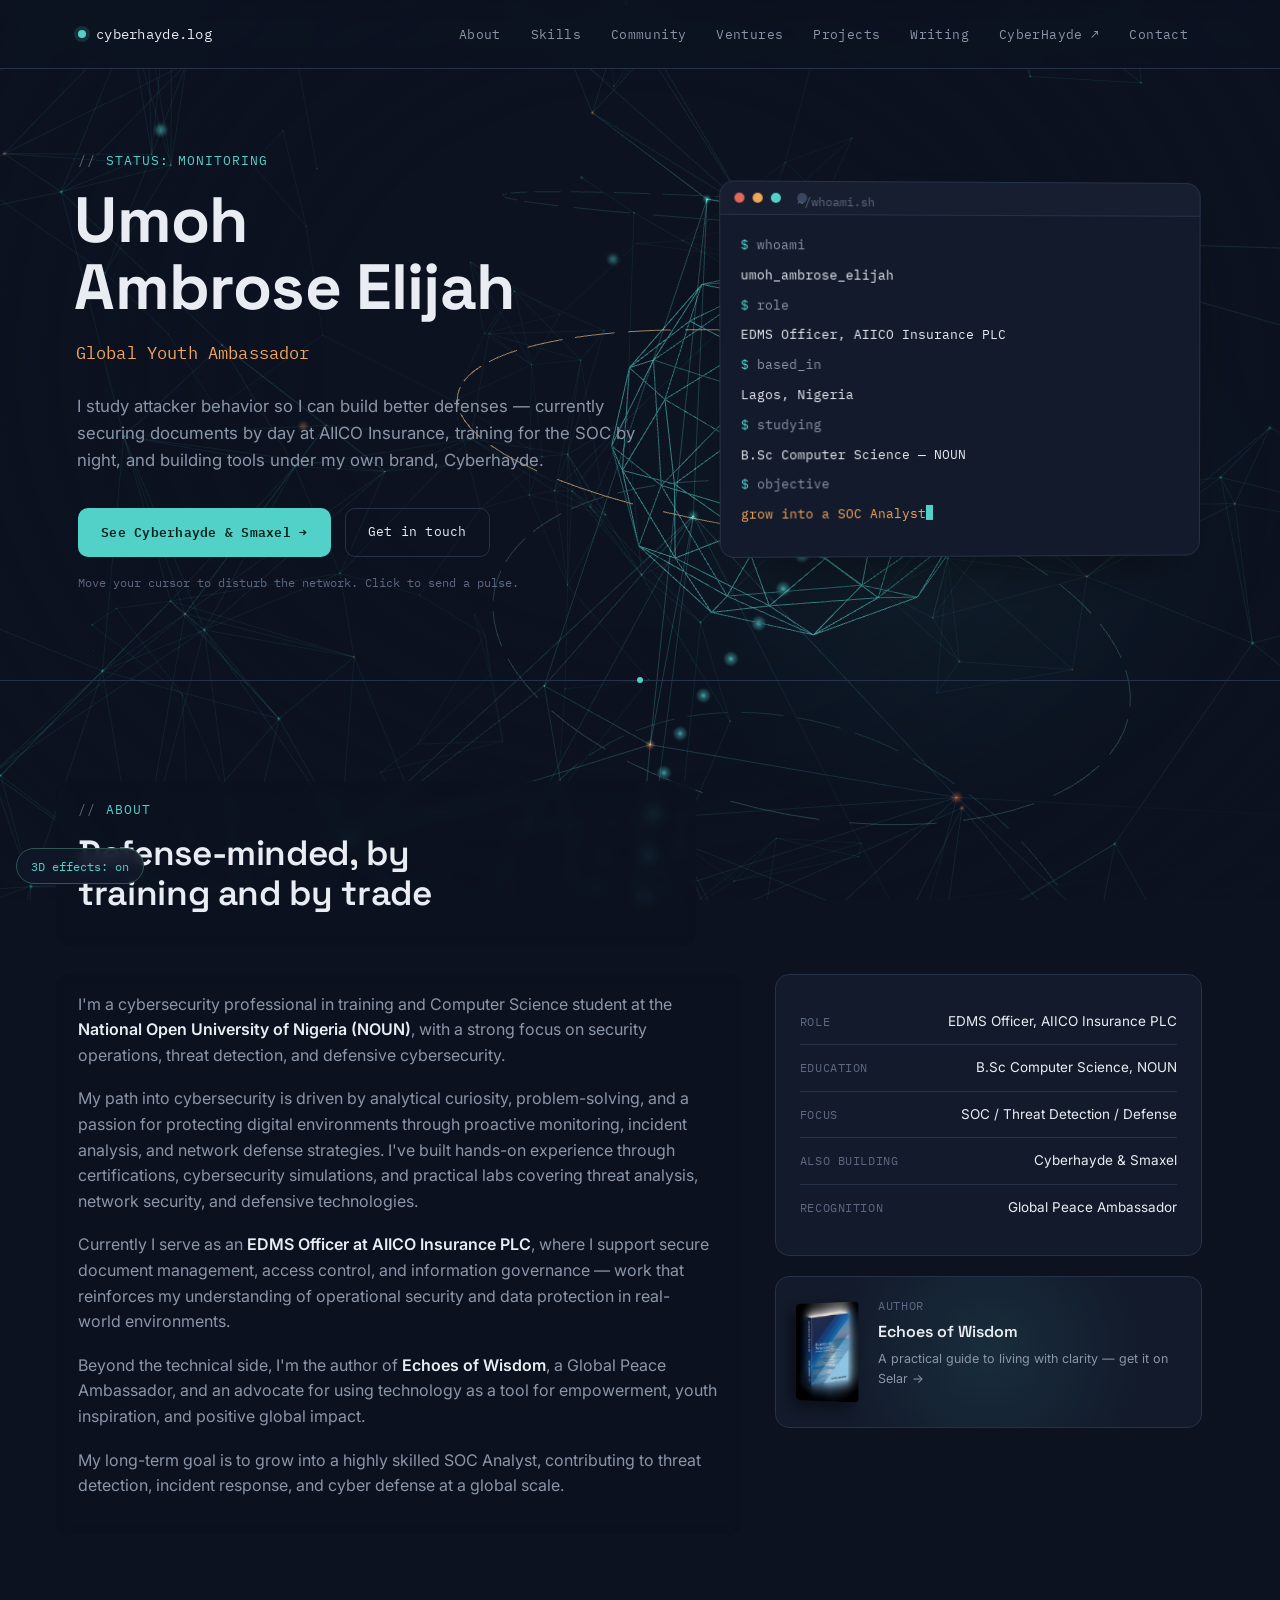
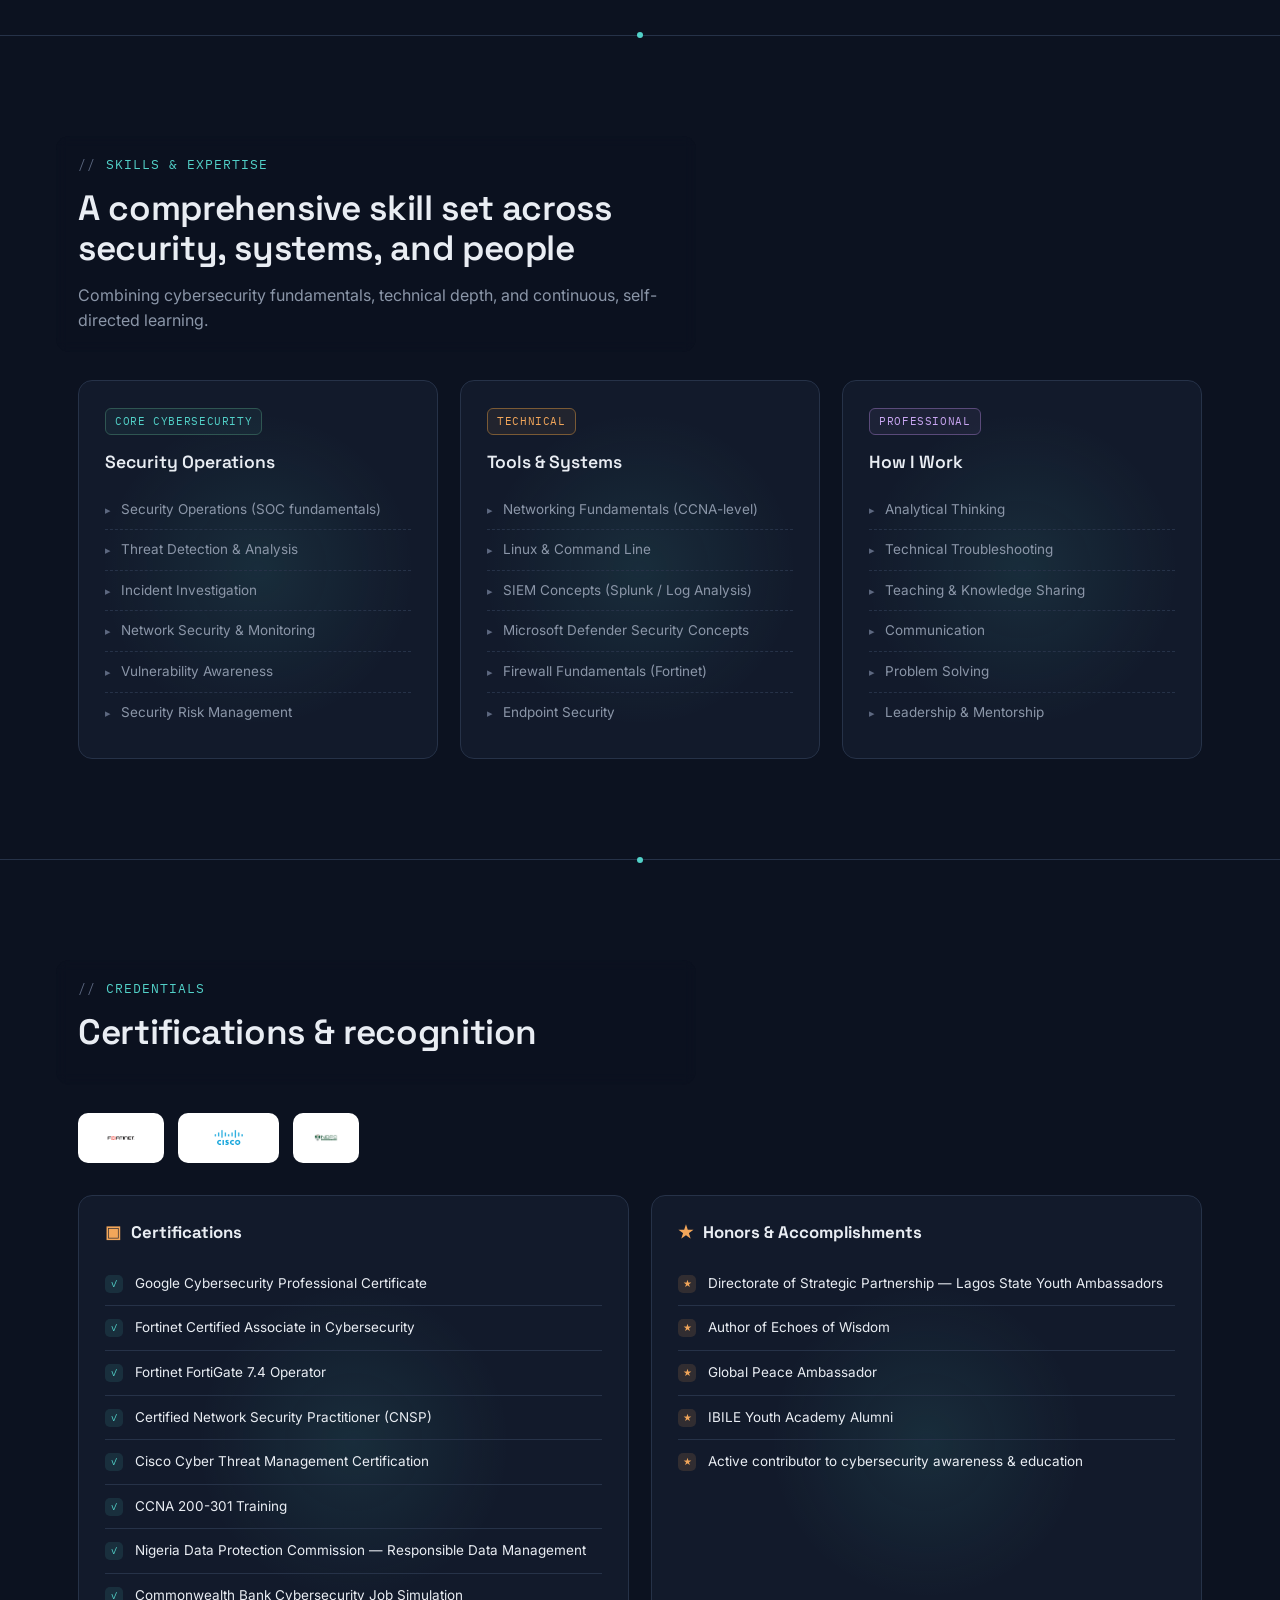
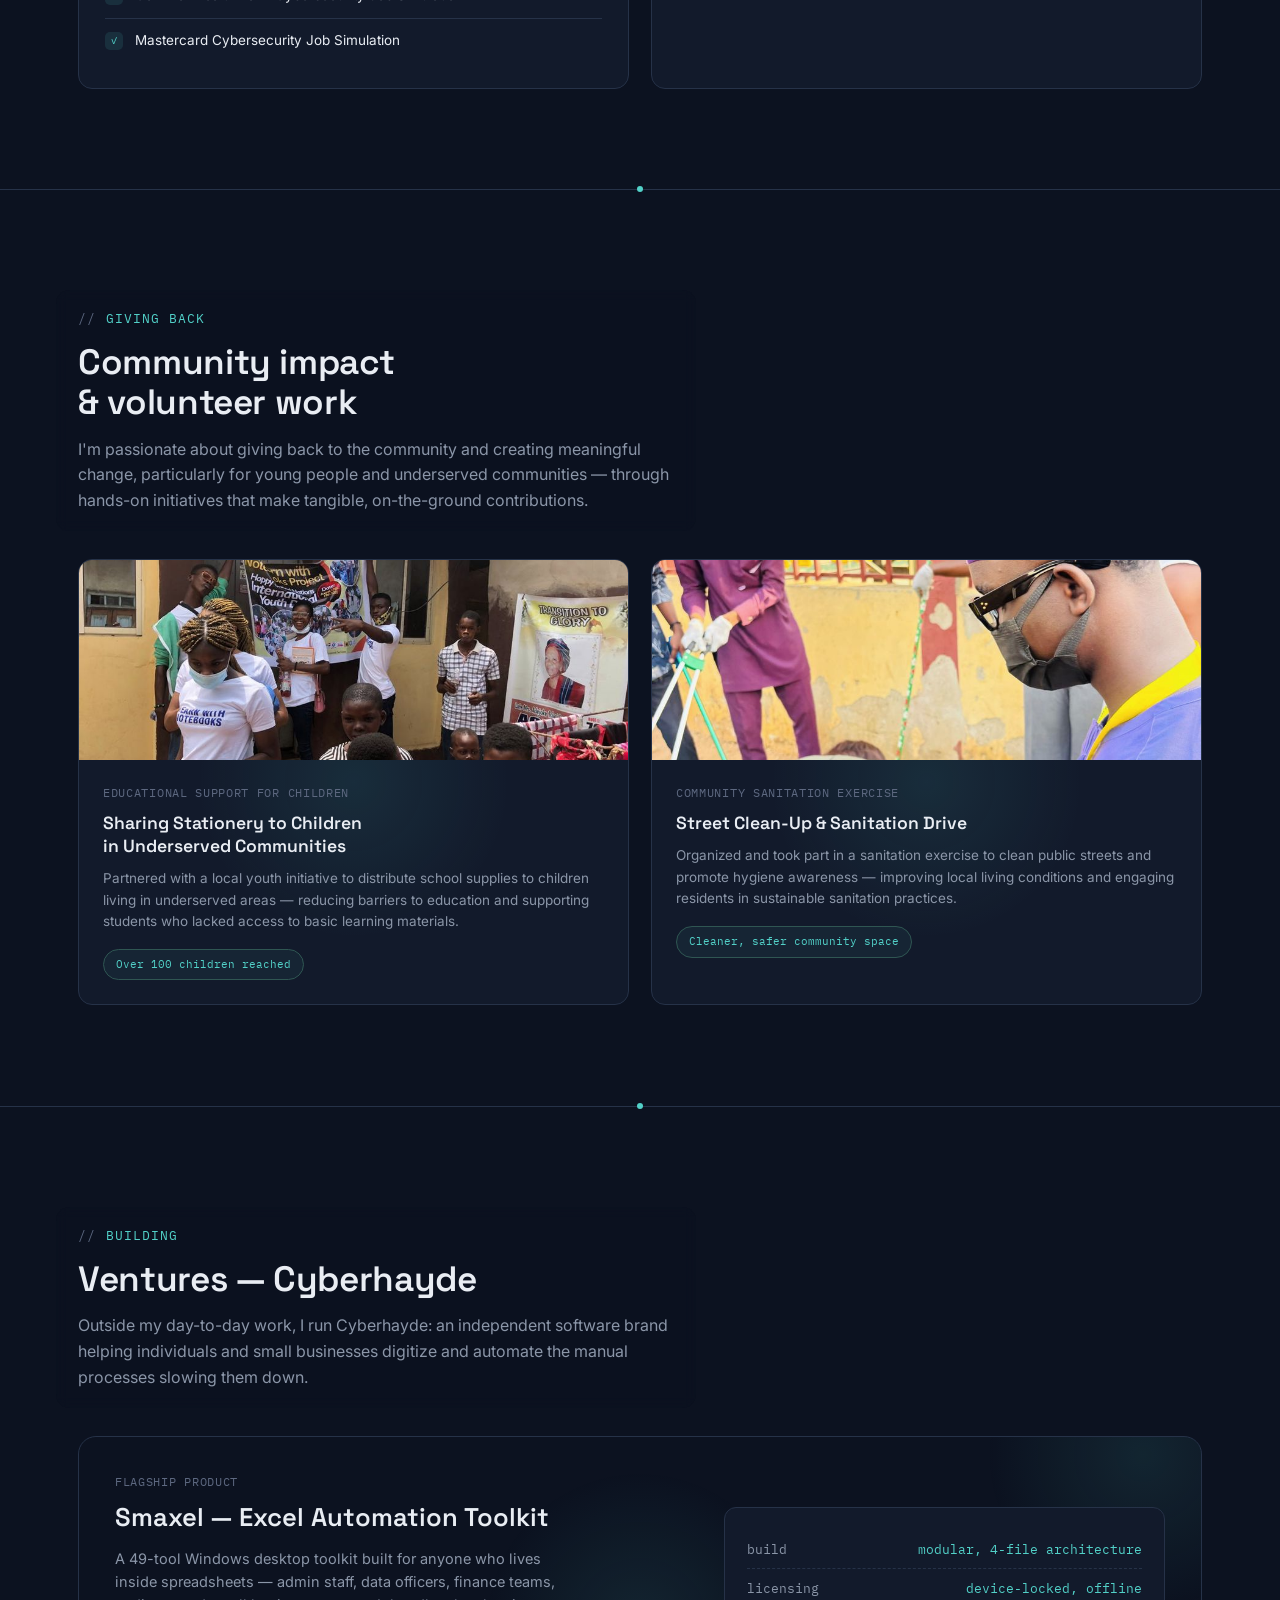
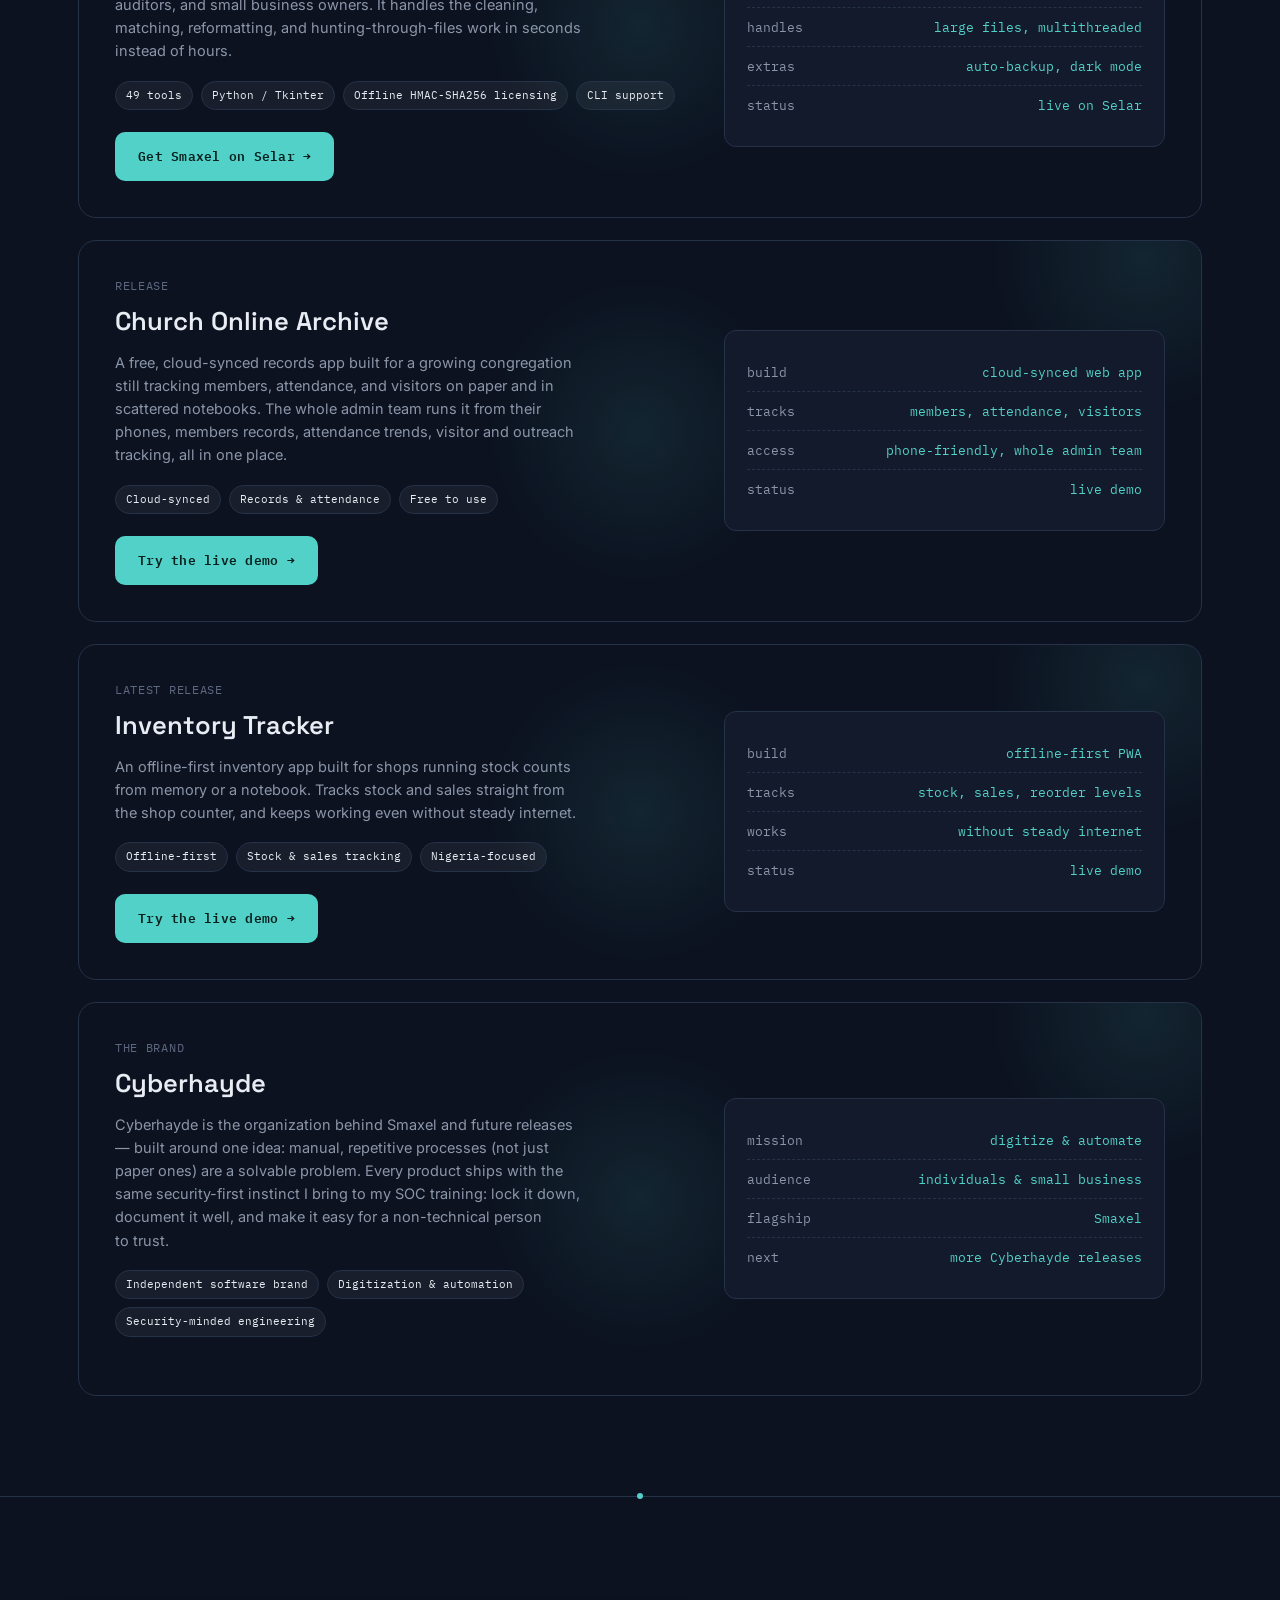
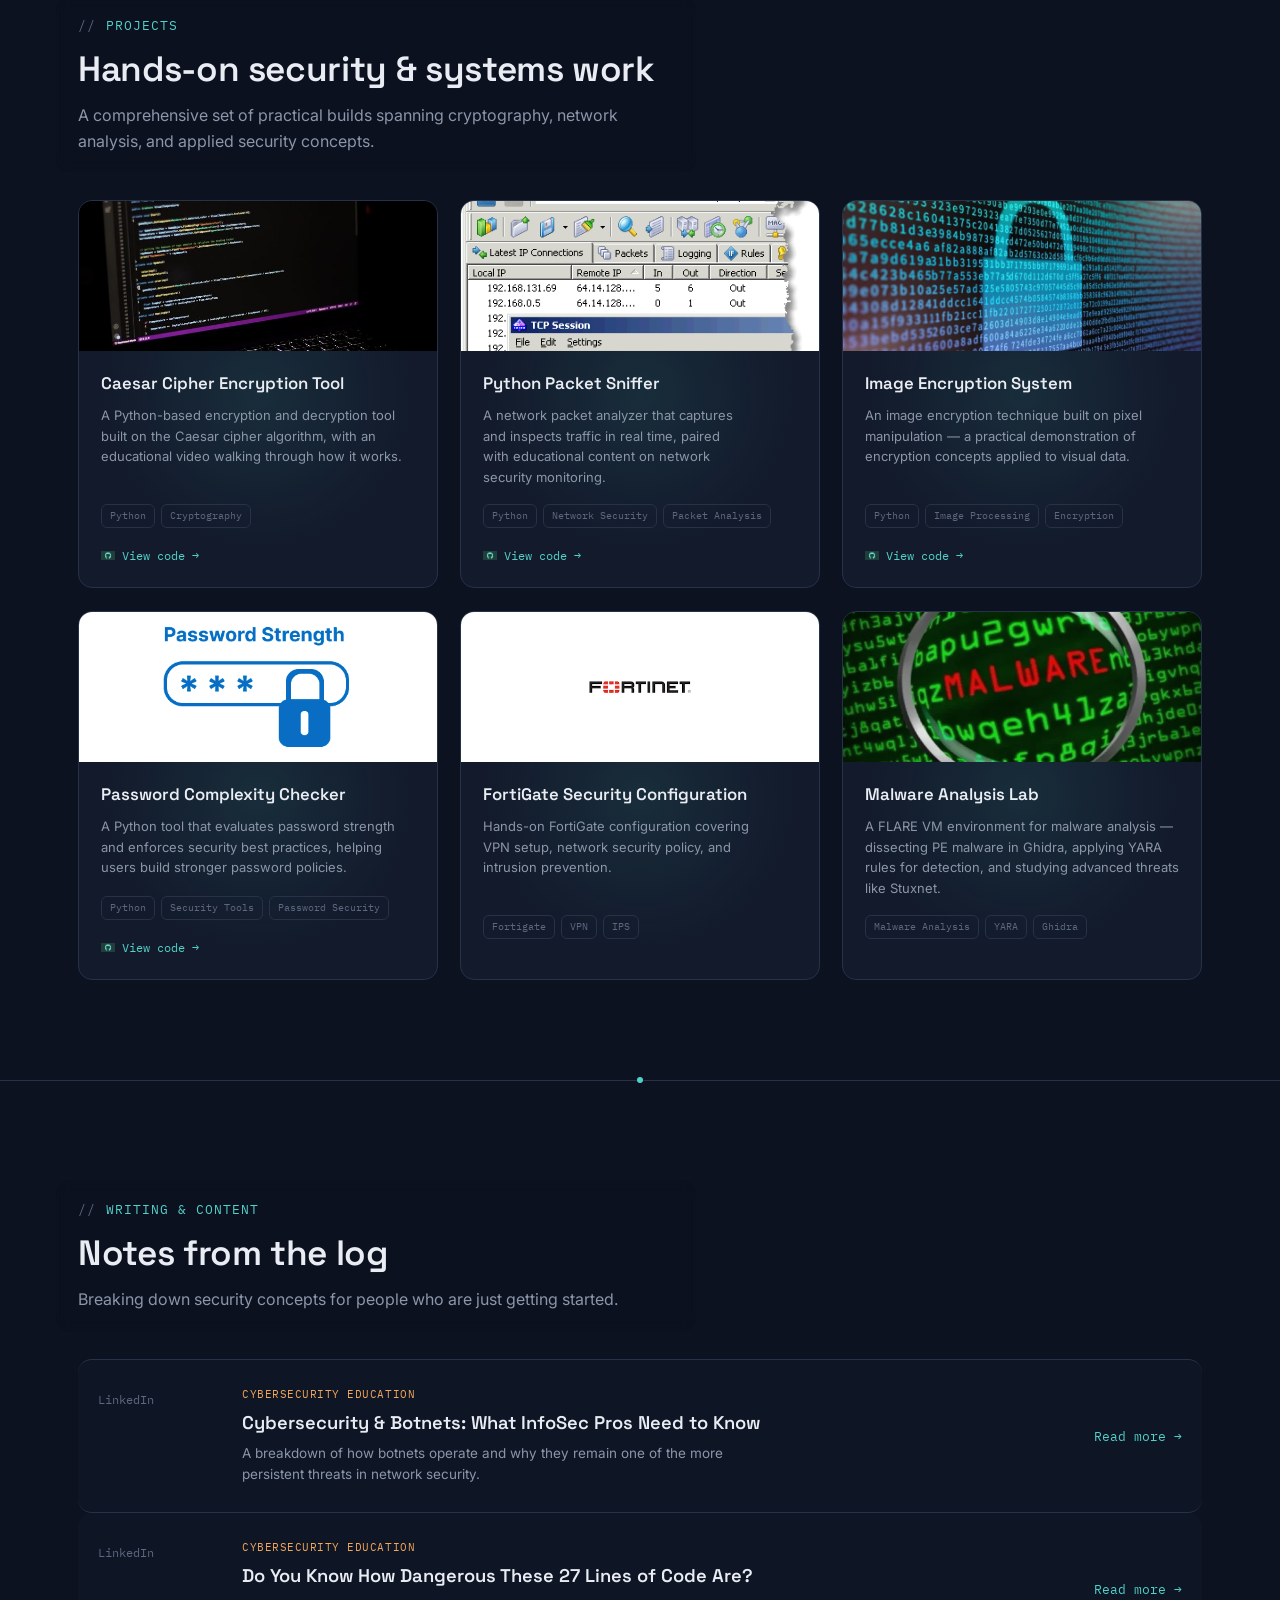
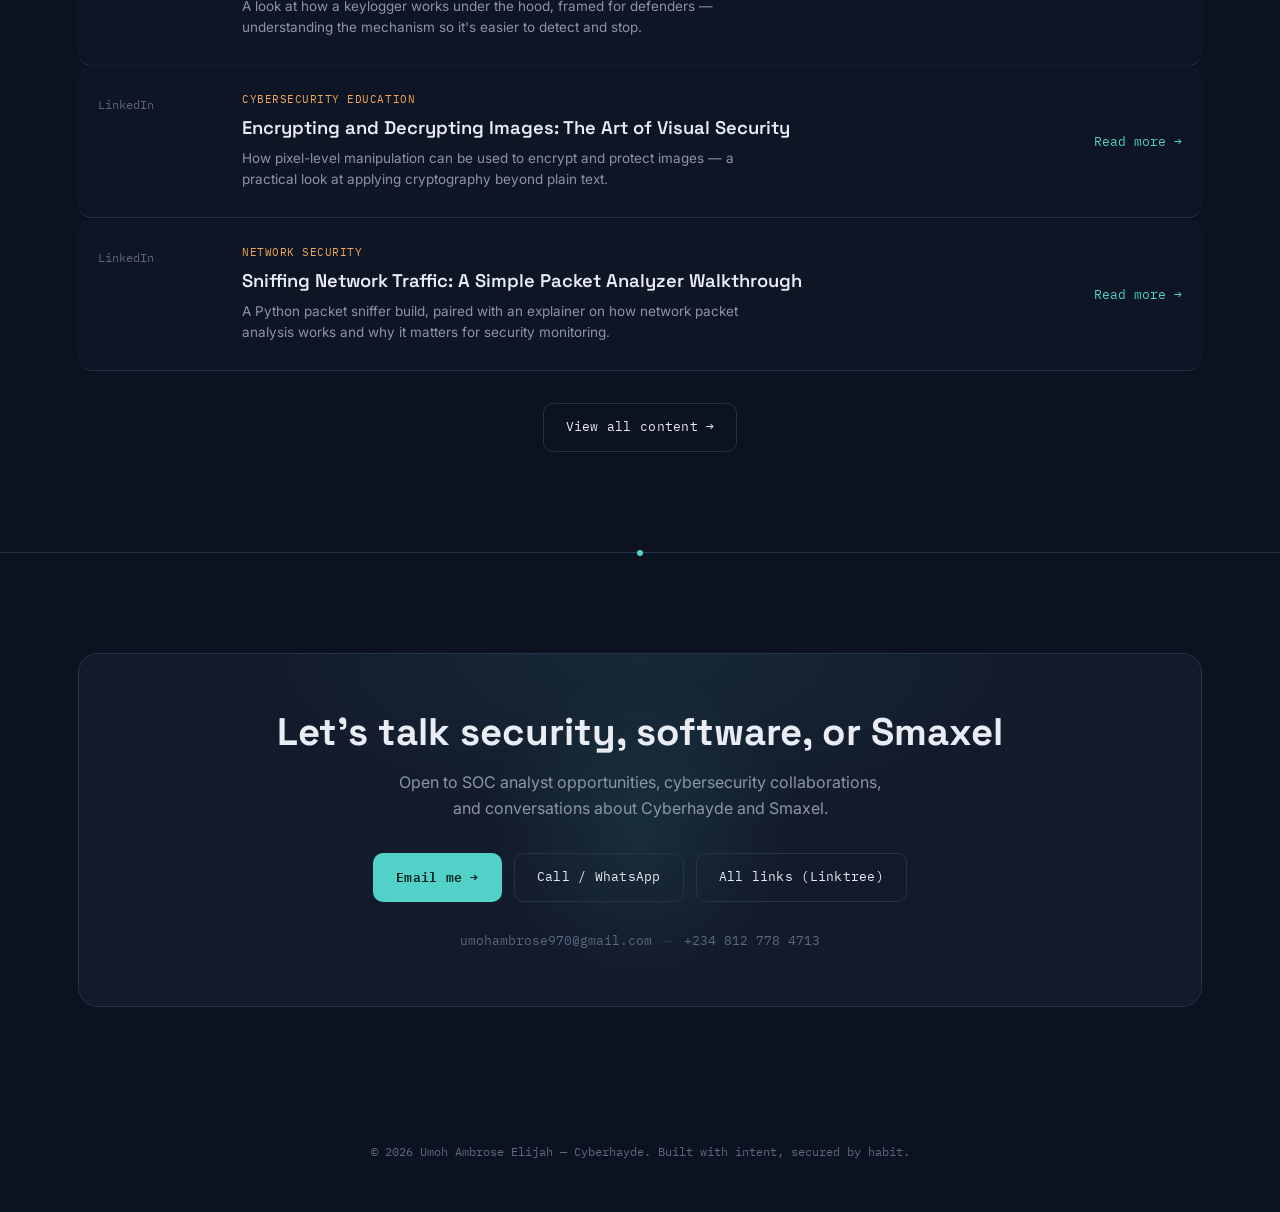
==== commit bcfc8d4c: "Add files via upload" ====
--- a/index.html
+++ b/index.html
@@ -20,560 +20,31 @@
 <link href="https://fonts.googleapis.com/css2?family=Space+Grotesk:wght@400;500;600;700&family=Inter:wght@400;500;600;700&family=IBM+Plex+Mono:wght@400;500;600&display=swap" rel="stylesheet">
 <link rel="stylesheet" href="style.css">
 <link rel="stylesheet" href="3d.css">
+<link rel="stylesheet" href="responsive.css">
 </head>
 <body>
+<a class="skip" href="#top">Skip to content</a>
 <canvas id="gl" aria-hidden="true"></canvas>
 
 <header class="site-nav">
   <div class="nav-inner">
     <a href="#top" class="brand"><span class="dot"></span>cyberhayde.log</a>
-    <nav class="links" id="desktopLinks">
-      <a href="#about">About</a>
-      <a href="#skills">Skills</a>
-      <a href="#community">Community</a>
-      <a href="#ventures">Ventures</a>
-      <a href="#projects">Projects</a>
-      <a href="#writing">Writing</a>
-      <a href="https://cyberhayde.github.io/CyberHayde/" target="_blank" rel="noopener">CyberHayde ↗</a>
-      <a href="#contact">Contact</a>
-    </nav>
+    <nav class="links" id="desktopLinks"></nav>
     <button class="nav-toggle" id="navToggle" aria-label="Toggle menu" aria-expanded="false">
       <span></span><span></span><span></span>
     </button>
   </div>
 </header>
 
-<div class="mobile-menu" id="mobileMenu">
-  <a href="#about">About</a>
-  <a href="#skills">Skills</a>
-  <a href="#community">Community</a>
-  <a href="#ventures">Ventures</a>
-  <a href="#projects">Projects</a>
-  <a href="#writing">Writing</a>
-  <a href="https://cyberhayde.github.io/CyberHayde/" target="_blank" rel="noopener">CyberHayde ↗</a>
-  <a href="#contact">Contact</a>
-</div>
+<div class="mobile-menu" id="mobileMenu"></div>
 
-<main id="top">
+<main id="top"></main>
 
-  <!-- HERO -->
-  <section class="hero wrap" style="border-top:none; position:relative;">
-    <div class="orb orb-1"></div>
-    <div class="orb orb-2"></div>
-    <div class="orb orb-3"></div>
-    <div class="hero-copy" style="position:relative; z-index:1;">
-      <div class="eyebrow">status: monitoring</div>
-      <h1 class="name">Umoh Ambrose Elijah</h1>
-      <div class="role-line">
-        <span class="role-rotator" id="roleRotator">SOC Analyst in Training</span>
-      </div>
-      <p class="lede">I study attacker behavior so I can build better defenses — currently securing documents by day at AIICO Insurance, training for the SOC by night, and building tools under my own brand, Cyberhayde.</p>
-      <div class="hero-ctas">
-        <a href="#ventures" class="btn btn-primary">See Cyberhayde &amp; Smaxel →</a>
-        <a href="#contact" class="btn btn-ghost">Get in touch</a>
-      </div>
-    </div>
-    <div class="console reveal">
-      <div class="console-bar">
-        <span></span><span></span><span></span>
-        <span class="path">~/whoami.sh</span>
-      </div>
-      <div class="console-body">
-        <div class="line"><span class="prompt">$</span> whoami</div>
-        <div class="line"><span class="val">umoh_ambrose_elijah</span></div>
-        <div class="line"><span class="prompt">$</span> role</div>
-        <div class="line"><span class="val">EDMS Officer, AIICO Insurance PLC</span></div>
-        <div class="line"><span class="prompt">$</span> based_in</div>
-        <div class="line"><span class="val">Lagos, Nigeria</span></div>
-        <div class="line"><span class="prompt">$</span> studying</div>
-        <div class="line"><span class="val">B.Sc Computer Science — NOUN</span></div>
-        <div class="line"><span class="prompt">$</span> objective</div>
-        <div class="line"><span class="status">grow into a SOC Analyst<span class="caret"></span></span></div>
-      </div>
-    </div>
-  </section>
-
-  <div class="sec-divider"><span class="ping"></span></div>
-
-  <!-- ABOUT -->
-  <section id="about">
-    <div class="wrap">
-      <div class="sec-head reveal">
-        <div class="eyebrow">about</div>
-        <h2>Defense-minded, by training and by trade</h2>
-      </div>
-      <div class="about-grid">
-        <div class="reveal">
-          <p>I'm a cybersecurity professional in training and Computer Science student at the <strong>National Open University of Nigeria (NOUN)</strong>, with a strong focus on security operations, threat detection, and defensive cybersecurity.</p>
-          <p>My path into cybersecurity is driven by analytical curiosity, problem-solving, and a passion for protecting digital environments through proactive monitoring, incident analysis, and network defense strategies. I've built hands-on experience through certifications, cybersecurity simulations, and practical labs covering threat analysis, network security, and defensive technologies.</p>
-          <p>Currently I serve as an <strong>EDMS Officer at AIICO Insurance PLC</strong>, where I support secure document management, access control, and information governance — work that reinforces my understanding of operational security and data protection in real-world environments.</p>
-          <p>Beyond the technical side, I'm the author of <strong>Echoes of Wisdom</strong>, a Global Peace Ambassador, and an advocate for using technology as a tool for empowerment, youth inspiration, and positive global impact.</p>
-          <p>My long-term goal is to grow into a highly skilled SOC Analyst, contributing to threat detection, incident response, and cyber defense at a global scale.</p>
-        </div>
-        <div class="reveal">
-        <div class="fact-card">
-          <div class="fact"><span class="k">Role</span><span class="v">EDMS Officer, AIICO Insurance PLC</span></div>
-          <div class="fact"><span class="k">Education</span><span class="v">B.Sc Computer Science, NOUN</span></div>
-          <div class="fact"><span class="k">Focus</span><span class="v">SOC / Threat Detection / Defense</span></div>
-          <div class="fact"><span class="k">Also building</span><span class="v">Cyberhayde &amp; Smaxel</span></div>
-          <div class="fact"><span class="k">Recognition</span><span class="v">Global Peace Ambassador</span></div>
-        </div>
-        <a class="book-card" href="https://selar.com/11111929if" target="_blank" rel="noopener">
-          <img src="assets/echoes-of-wisdom-cover.jpg" alt="Echoes of Wisdom book cover by Umoh Ambrose" width="64" height="96" loading="lazy">
-          <div class="book-info">
-            <div class="venture-kicker">Author</div>
-            <h4>Echoes of Wisdom</h4>
-            <p>A practical guide to living with clarity — get it on Selar →</p>
-          </div>
-        </a>
-        </div>
-      </div>
-    </div>
-  </section>
-
-  <div class="sec-divider"><span class="ping"></span></div>
-
-  <!-- SKILLS -->
-  <section id="skills">
-    <div class="wrap">
-      <div class="sec-head reveal">
-        <div class="eyebrow">skills &amp; expertise</div>
-        <h2>A comprehensive skill set across security, systems, and people</h2>
-        <p>Combining cybersecurity fundamentals, technical depth, and continuous, self-directed learning.</p>
-      </div>
-      <div class="skill-cols">
-        <div class="skill-panel reveal">
-          <span class="tag">Core Cybersecurity</span>
-          <h3>Security Operations</h3>
-          <ul>
-            <li>Security Operations (SOC fundamentals)</li>
-            <li>Threat Detection &amp; Analysis</li>
-            <li>Incident Investigation</li>
-            <li>Network Security &amp; Monitoring</li>
-            <li>Vulnerability Awareness</li>
-            <li>Security Risk Management</li>
-          </ul>
-        </div>
-        <div class="skill-panel technical reveal">
-          <span class="tag">Technical</span>
-          <h3>Tools &amp; Systems</h3>
-          <ul>
-            <li>Networking Fundamentals (CCNA-level)</li>
-            <li>Linux &amp; Command Line</li>
-            <li>SIEM Concepts (Splunk / Log Analysis)</li>
-            <li>Microsoft Defender Security Concepts</li>
-            <li>Firewall Fundamentals (Fortinet)</li>
-            <li>Endpoint Security</li>
-          </ul>
-        </div>
-        <div class="skill-panel professional reveal">
-          <span class="tag">Professional</span>
-          <h3>How I Work</h3>
-          <ul>
-            <li>Analytical Thinking</li>
-            <li>Technical Troubleshooting</li>
-            <li>Teaching &amp; Knowledge Sharing</li>
-            <li>Communication</li>
-            <li>Problem Solving</li>
-            <li>Leadership &amp; Mentorship</li>
-          </ul>
-        </div>
-      </div>
-    </div>
-  </section>
-
-  <div class="sec-divider"><span class="ping"></span></div>
-
-  <!-- CERTS / HONORS -->
-  <section id="credentials">
-    <div class="wrap">
-      <div class="sec-head reveal">
-        <div class="eyebrow">credentials</div>
-        <h2>Certifications &amp; recognition</h2>
-      </div>
-      <div class="logo-strip reveal">
-        <div class="logo-chip"><img src="assets/fortinet-logo.png" alt="Fortinet"></div>
-        <div class="logo-chip"><img src="assets/cisco-logo.png" alt="Cisco"></div>
-        <div class="logo-chip"><img src="assets/ndpc-logo.png" alt="Nigeria Data Protection Commission"></div>
-      </div>
-      <div class="cred-grid">
-        <div class="cred-card reveal">
-          <h3><span class="ico">▣</span> Certifications</h3>
-          <div class="item"><span class="chip">✓</span><span class="v">Google Cybersecurity Professional Certificate</span></div>
-          <div class="item"><span class="chip">✓</span><span class="v">Fortinet Certified Associate in Cybersecurity</span></div>
-          <div class="item"><span class="chip">✓</span><span class="v">Fortinet FortiGate 7.4 Operator</span></div>
-          <div class="item"><span class="chip">✓</span><span class="v">Certified Network Security Practitioner (CNSP)</span></div>
-          <div class="item"><span class="chip">✓</span><span class="v">Cisco Cyber Threat Management Certification</span></div>
-          <div class="item"><span class="chip">✓</span><span class="v">CCNA 200-301 Training</span></div>
-          <div class="item"><span class="chip">✓</span><span class="v">Nigeria Data Protection Commission — Responsible Data Management</span></div>
-          <div class="item"><span class="chip">✓</span><span class="v">Commonwealth Bank Cybersecurity Job Simulation</span></div>
-          <div class="item"><span class="chip">✓</span><span class="v">Mastercard Cybersecurity Job Simulation</span></div>
-        </div>
-        <div class="cred-card honors reveal">
-          <h3><span class="ico">★</span> Honors &amp; Accomplishments</h3>
-          <div class="item"><span class="chip">★</span><span class="v">Directorate of Strategic Partnership — Lagos State Youth Ambassadors</span></div>
-          <div class="item"><span class="chip">★</span><span class="v">Author of Echoes of Wisdom</span></div>
-          <div class="item"><span class="chip">★</span><span class="v">Global Peace Ambassador</span></div>
-          <div class="item"><span class="chip">★</span><span class="v">IBILE Youth Academy Alumni</span></div>
-          <div class="item"><span class="chip">★</span><span class="v">Active contributor to cybersecurity awareness &amp; education</span></div>
-        </div>
-      </div>
-    </div>
-  </section>
-
-  <div class="sec-divider"><span class="ping"></span></div>
-
-  <!-- COMMUNITY IMPACT -->
-  <section id="community">
-    <div class="wrap">
-      <div class="sec-head reveal">
-        <div class="eyebrow">giving back</div>
-        <h2>Community impact &amp; volunteer work</h2>
-        <p>I'm passionate about giving back to the community and creating meaningful change, particularly for young people and underserved communities — through hands-on initiatives that make tangible, on-the-ground contributions.</p>
-      </div>
-      <div class="community-grid">
-        <div class="community-card reveal">
-          <img src="assets/community-notebooks.jpg" alt="Distributing stationery to children in an underserved community" loading="lazy">
-          <div class="community-body">
-            <div class="venture-kicker">Educational Support for Children</div>
-            <h3>Sharing Stationery to Children in Underserved Communities</h3>
-            <p>Partnered with a local youth initiative to distribute school supplies to children living in underserved areas — reducing barriers to education and supporting students who lacked access to basic learning materials.</p>
-            <div class="impact-tag">Over 100 children reached</div>
-          </div>
-        </div>
-        <div class="community-card reveal">
-          <img src="assets/community-sanitation-2.jpg" alt="Volunteers taking part in a street clean-up and sanitation drive" loading="lazy">
-          <div class="community-body">
-            <div class="venture-kicker">Community Sanitation Exercise</div>
-            <h3>Street Clean-Up &amp; Sanitation Drive</h3>
-            <p>Organized and took part in a sanitation exercise to clean public streets and promote hygiene awareness — improving local living conditions and engaging residents in sustainable sanitation practices.</p>
-            <div class="impact-tag">Cleaner, safer community space</div>
-          </div>
-        </div>
-      </div>
-    </div>
-  </section>
-
-  <div class="sec-divider"><span class="ping"></span></div>
-
-  <!-- VENTURES (NEW) -->
-  <section id="ventures">
-    <div class="wrap">
-      <div class="sec-head reveal">
-        <div class="eyebrow">building</div>
-        <h2>Ventures — Cyberhayde</h2>
-        <p>Outside my day-to-day work, I run Cyberhayde: an independent software brand helping individuals and small businesses digitize and automate the manual processes slowing them down.</p>
-      </div>
-
-      <div class="venture-card reveal">
-        <div>
-          <div class="venture-kicker">Flagship product</div>
-          <h3>Smaxel — Excel Automation Toolkit</h3>
-          <p>A 49-tool Windows desktop toolkit built for anyone who lives inside spreadsheets — admin staff, data officers, finance teams, auditors, and small business owners. It handles the cleaning, matching, reformatting, and hunting-through-files work in seconds instead of hours.</p>
-          <div class="venture-badges">
-            <span>49 tools</span>
-            <span>Python / Tkinter</span>
-            <span>Offline HMAC-SHA256 licensing</span>
-            <span>CLI support</span>
-          </div>
-          <a href="https://selar.com/smaxel" target="_blank" rel="noopener" class="btn btn-primary">Get Smaxel on Selar →</a>
-        </div>
-        <div class="venture-panel">
-          <div class="row"><span>build</span><span class="v">modular, 4-file architecture</span></div>
-          <div class="row"><span>licensing</span><span class="v">device-locked, offline</span></div>
-          <div class="row"><span>handles</span><span class="v">large files, multithreaded</span></div>
-          <div class="row"><span>extras</span><span class="v">auto-backup, dark mode</span></div>
-          <div class="row"><span>status</span><span class="v">live on Selar</span></div>
-        </div>
-      </div>
-
-      <div class="venture-card reveal">
-        <div>
-          <div class="venture-kicker">Release</div>
-          <h3>Church Online Archive</h3>
-          <p>A free, cloud-synced records app built for a growing congregation still tracking members, attendance, and visitors on paper and in scattered notebooks. The whole admin team runs it from their phones, members records, attendance trends, visitor and outreach tracking, all in one place.</p>
-          <div class="venture-badges">
-            <span>Cloud-synced</span>
-            <span>Records &amp; attendance</span>
-            <span>Free to use</span>
-          </div>
-          <a href="https://cyberhayde.github.io/Database-Demo/" target="_blank" rel="noopener" class="btn btn-primary">Try the live demo →</a>
-        </div>
-        <div class="venture-panel">
-          <div class="row"><span>build</span><span class="v">cloud-synced web app</span></div>
-          <div class="row"><span>tracks</span><span class="v">members, attendance, visitors</span></div>
-          <div class="row"><span>access</span><span class="v">phone-friendly, whole admin team</span></div>
-          <div class="row"><span>status</span><span class="v">live demo</span></div>
-        </div>
-      </div>
-
-      <div class="venture-card reveal">
-        <div>
-          <div class="venture-kicker">Latest release</div>
-          <h3>Inventory Tracker</h3>
-          <p>An offline-first inventory app built for shops running stock counts from memory or a notebook. Tracks stock and sales straight from the shop counter, and keeps working even without steady internet.</p>
-          <div class="venture-badges">
-            <span>Offline-first</span>
-            <span>Stock &amp; sales tracking</span>
-            <span>Nigeria-focused</span>
-          </div>
-          <a href="https://cyberhayde.github.io/Inventory-demo/" target="_blank" rel="noopener" class="btn btn-primary">Try the live demo →</a>
-        </div>
-        <div class="venture-panel">
-          <div class="row"><span>build</span><span class="v">offline-first PWA</span></div>
-          <div class="row"><span>tracks</span><span class="v">stock, sales, reorder levels</span></div>
-          <div class="row"><span>works</span><span class="v">without steady internet</span></div>
-          <div class="row"><span>status</span><span class="v">live demo</span></div>
-        </div>
-      </div>
-
-      <div class="venture-card reveal">
-        <div>
-          <div class="venture-kicker">The brand</div>
-          <h3>Cyberhayde</h3>
-          <p>Cyberhayde is the organization behind Smaxel and future releases — built around one idea: manual, repetitive processes (not just paper ones) are a solvable problem. Every product ships with the same security-first instinct I bring to my SOC training: lock it down, document it well, and make it easy for a non-technical person to trust.</p>
-          <div class="venture-badges">
-            <span>Independent software brand</span>
-            <span>Digitization &amp; automation</span>
-            <span>Security-minded engineering</span>
-          </div>
-        </div>
-        <div class="venture-panel">
-          <div class="row"><span>mission</span><span class="v">digitize &amp; automate</span></div>
-          <div class="row"><span>audience</span><span class="v">individuals &amp; small business</span></div>
-          <div class="row"><span>flagship</span><span class="v">Smaxel</span></div>
-          <div class="row"><span>next</span><span class="v">more Cyberhayde releases</span></div>
-        </div>
-      </div>
-    </div>
-  </section>
-
-  <div class="sec-divider"><span class="ping"></span></div>
-
-  <!-- PROJECTS -->
-  <section id="projects">
-    <div class="wrap">
-      <div class="sec-head reveal">
-        <div class="eyebrow">projects</div>
-        <h2>Hands-on security &amp; systems work</h2>
-        <p>A comprehensive set of practical builds spanning cryptography, network analysis, and applied security concepts.</p>
-      </div>
-      <div class="project-grid">
-        <div class="project-card reveal">
-          <img class="project-thumb" src="assets/proj-caesar-cipher.jpg" alt="Code editor representing the Caesar cipher project" loading="lazy">
-          <div class="project-card-body">
-          <h3>Caesar Cipher Encryption Tool</h3>
-          <p>A Python-based encryption and decryption tool built on the Caesar cipher algorithm, with an educational video walking through how it works.</p>
-          <div class="project-tags"><span>Python</span><span>Cryptography</span></div>
-          <a href="https://github.com/CyberHayde/PRODIGY_CS_01" target="_blank" rel="noopener" class="code-link"><img class="gh-icon" src="assets/github-icon.png" alt="">View code →</a>
-          </div>
-        </div>
-        <div class="project-card reveal">
-          <img class="project-thumb" src="assets/proj-packet-sniffer.png" alt="CommView packet capture tool showing live network traffic" loading="lazy">
-          <div class="project-card-body">
-          <h3>Python Packet Sniffer</h3>
-          <p>A network packet analyzer that captures and inspects traffic in real time, paired with educational content on network security monitoring.</p>
-          <div class="project-tags"><span>Python</span><span>Network Security</span><span>Packet Analysis</span></div>
-          <a href="https://github.com/CyberHayde/PRODIGY_CS_05" target="_blank" rel="noopener" class="code-link"><img class="gh-icon" src="assets/github-icon.png" alt="">View code →</a>
-          </div>
-        </div>
-        <div class="project-card reveal">
-          <img class="project-thumb" src="assets/proj-image-encryption.jpg" alt="Encrypted data and a padlock representing the image encryption project" loading="lazy">
-          <div class="project-card-body">
-          <h3>Image Encryption System</h3>
-          <p>An image encryption technique built on pixel manipulation — a practical demonstration of encryption concepts applied to visual data.</p>
-          <div class="project-tags"><span>Python</span><span>Image Processing</span><span>Encryption</span></div>
-          <a href="https://github.com/CyberHayde/PRODIGY_CS_02" target="_blank" rel="noopener" class="code-link"><img class="gh-icon" src="assets/github-icon.png" alt="">View code →</a>
-          </div>
-        </div>
-        <div class="project-card reveal">
-          <img class="project-thumb" src="assets/proj-password-checker.png" alt="Password strength indicator icon" loading="lazy">
-          <div class="project-card-body">
-          <h3>Password Complexity Checker</h3>
-          <p>A Python tool that evaluates password strength and enforces security best practices, helping users build stronger password policies.</p>
-          <div class="project-tags"><span>Python</span><span>Security Tools</span><span>Password Security</span></div>
-          <a href="https://github.com/CyberHayde/PRODIGY_CS_04" target="_blank" rel="noopener" class="code-link"><img class="gh-icon" src="assets/github-icon.png" alt="">View code →</a>
-          </div>
-        </div>
-        <div class="project-card reveal">
-          <img class="project-thumb logo-thumb" src="assets/fortinet-logo.png" alt="Fortinet logo" loading="lazy">
-          <div class="project-card-body">
-          <h3>FortiGate Security Configuration</h3>
-          <p>Hands-on FortiGate configuration covering VPN setup, network security policy, and intrusion prevention.</p>
-          <div class="project-tags"><span>Fortigate</span><span>VPN</span><span>IPS</span></div>
-          <a href="#" class="code-link"><img class="gh-icon" src="assets/github-icon.png" alt="">View code →</a>
-          </div>
-        </div>
-        <div class="project-card reveal">
-          <img class="project-thumb" src="assets/proj-malware-lab.webp" alt="Magnifying glass over malware code" loading="lazy">
-          <div class="project-card-body">
-          <h3>Malware Analysis Lab</h3>
-          <p>A FLARE VM environment for malware analysis — dissecting PE malware in Ghidra, applying YARA rules for detection, and studying advanced threats like Stuxnet.</p>
-          <div class="project-tags"><span>Malware Analysis</span><span>YARA</span><span>Ghidra</span></div>
-          <a href="#" class="code-link"><img class="gh-icon" src="assets/github-icon.png" alt="">View code →</a>
-          </div>
-        </div>
-      </div>
-    </div>
-  </section>
-
-  <div class="sec-divider"><span class="ping"></span></div>
-
-  <!-- WRITING -->
-  <section id="writing">
-    <div class="wrap">
-      <div class="sec-head reveal">
-        <div class="eyebrow">writing &amp; content</div>
-        <h2>Notes from the log</h2>
-        <p>Breaking down security concepts for people who are just getting started.</p>
-      </div>
-      <div class="writing-list">
-        <div class="writing-item reveal">
-          <time>LinkedIn</time>
-          <div>
-            <div class="meta"><span class="cat">Cybersecurity Education</span></div>
-            <h3>Cybersecurity &amp; Botnets: What InfoSec Pros Need to Know</h3>
-            <p>A breakdown of how botnets operate and why they remain one of the more persistent threats in network security.</p>
-          </div>
-          <a href="https://www.linkedin.com/posts/ambrose-umoh-544738231_cybersecurity-botnets-infosec-activity-7306728350096498689-YvOC" target="_blank" rel="noopener" class="go">Read more →</a>
-        </div>
-        <div class="writing-item reveal">
-          <time>LinkedIn</time>
-          <div>
-            <div class="meta"><span class="cat">Cybersecurity Education</span></div>
-            <h3>Do You Know How Dangerous These 27 Lines of Code Are?</h3>
-            <p>A look at how a keylogger works under the hood, framed for defenders — understanding the mechanism so it's easier to detect and stop.</p>
-          </div>
-          <a href="https://www.linkedin.com/posts/ambrose-umoh-544738231_do-you-know-how-dangerous-these-27-lines-activity-7220176299208691712-a-Ug" target="_blank" rel="noopener" class="go">Read more →</a>
-        </div>
-        <div class="writing-item reveal">
-          <time>LinkedIn</time>
-          <div>
-            <div class="meta"><span class="cat">Cybersecurity Education</span></div>
-            <h3>Encrypting and Decrypting Images: The Art of Visual Security</h3>
-            <p>How pixel-level manipulation can be used to encrypt and protect images — a practical look at applying cryptography beyond plain text.</p>
-          </div>
-          <a href="https://www.linkedin.com/posts/ambrose-umoh-544738231_encrypting-and-decrypting-images-the-art-activity-7220057846560759809-Ofqn" target="_blank" rel="noopener" class="go">Read more →</a>
-        </div>
-        <div class="writing-item reveal">
-          <time>LinkedIn</time>
-          <div>
-            <div class="meta"><span class="cat">Network Security</span></div>
-            <h3>Sniffing Network Traffic: A Simple Packet Analyzer Walkthrough</h3>
-            <p>A Python packet sniffer build, paired with an explainer on how network packet analysis works and why it matters for security monitoring.</p>
-          </div>
-          <a href="https://www.linkedin.com/posts/ambrose-umoh-544738231_sniffing-network-traffic-a-simple-packet-activity-7220179258235584512-oyBf" target="_blank" rel="noopener" class="go">Read more →</a>
-        </div>
-      </div>
-      <div class="view-all reveal">
-        <a href="http://www.linkedin.com/in/ambrose-umoh-544738231" target="_blank" rel="noopener" class="btn btn-ghost">View all content →</a>
-      </div>
-    </div>
-  </section>
-
-  <div class="sec-divider"><span class="ping"></span></div>
-
-  <!-- CONTACT -->
-  <section id="contact">
-    <div class="wrap">
-      <div class="contact-panel reveal">
-        <h2>Let's talk security, software, or Smaxel</h2>
-        <p>Open to SOC analyst opportunities, cybersecurity collaborations, and conversations about Cyberhayde and Smaxel.</p>
-        <div class="contact-ctas">
-          <a href="mailto:umohambrose970@gmail.com" class="btn btn-primary">Email me →</a>
-          <a href="tel:+2348127784713" class="btn btn-ghost">Call / WhatsApp</a>
-          <a href="https://linktr.ee/CyberHayde" target="_blank" rel="noopener" class="btn btn-ghost">All links (Linktree)</a>
-        </div>
-        <div class="contact-details">
-          <span>umohambrose970@gmail.com</span>
-          <span class="dash">—</span>
-          <span>+234 812 778 4713</span>
-        </div>
-      </div>
-    </div>
-  </section>
-
-</main>
-
-<footer>
-  <p>© <span id="year"></span> Umoh Ambrose Elijah — Cyberhayde. Built with intent, secured by habit.</p>
-</footer>
+<footer><p id="footText"></p></footer>
 
 <button class="to-top" id="toTop" aria-label="Back to top">↑</button>
 
-<script>
-  document.getElementById('year').textContent = new Date().getFullYear();
 
-  // Rotating role line
-  const roles = ['SOC Analyst in Training', 'Global Youth Ambassador', 'Lagos State Youth Ambassador', 'Author of Echoes of Wisdom'];
-  const roleEl = document.getElementById('roleRotator');
-  const reduceMotion = window.matchMedia('(prefers-reduced-motion: reduce)').matches;
-  if (roleEl && !reduceMotion) {
-    let ri = 0;
-    setInterval(() => {
-      roleEl.classList.add('swap');
-      setTimeout(() => {
-        ri = (ri + 1) % roles.length;
-        roleEl.textContent = roles[ri];
-        roleEl.classList.remove('swap');
-      }, 350);
-    }, 2800);
-  }
-
-  // Mobile menu toggle
-  const navToggle = document.getElementById('navToggle');
-  const mobileMenu = document.getElementById('mobileMenu');
-  navToggle.addEventListener('click', () => {
-    const isOpen = mobileMenu.classList.toggle('open');
-    navToggle.setAttribute('aria-expanded', isOpen);
-  });
-  document.querySelectorAll('.mobile-menu a').forEach(a => {
-    a.addEventListener('click', () => {
-      mobileMenu.classList.remove('open');
-      navToggle.setAttribute('aria-expanded', 'false');
-    });
-  });
-
-  // Scroll reveal
-  const revealEls = document.querySelectorAll('.reveal');
-  if ('IntersectionObserver' in window) {
-    const io = new IntersectionObserver((entries) => {
-      entries.forEach(entry => {
-        if (entry.isIntersecting) {
-          entry.target.classList.add('in');
-          io.unobserve(entry.target);
-        }
-      });
-    }, { threshold: 0.12 });
-    revealEls.forEach(el => io.observe(el));
-  } else {
-    revealEls.forEach(el => el.classList.add('in'));
-  }
-
-  // Active nav link on scroll
-  const sections = document.querySelectorAll('main section[id], .hero');
-  const navLinks = document.querySelectorAll('nav.links a, .mobile-menu a');
-  const setActive = () => {
-    let currentId = '';
-    const scrollPos = window.scrollY + 120;
-    document.querySelectorAll('section[id]').forEach(sec => {
-      if (sec.offsetTop <= scrollPos) currentId = sec.id;
-    });
-    navLinks.forEach(link => {
-      link.classList.toggle('active', link.getAttribute('href') === '#' + currentId);
-    });
-  };
-  window.addEventListener('scroll', setActive, { passive: true });
-  setActive();
-
-  // Back to top button
-  const toTop = document.getElementById('toTop');
-  window.addEventListener('scroll', () => {
-    toTop.classList.toggle('show', window.scrollY > 600);
-  }, { passive: true });
-  toTop.addEventListener('click', () => window.scrollTo({ top: 0, behavior: 'smooth' }));
-</script>
-
-<script type="module" src="js/scene.js"></script>
+<script type="module" src="js/boot.js"></script>
 </body>
 </html>
--- a/3d.css
+++ b/3d.css
@@ -16,7 +16,7 @@
 .sec-head{margin-bottom:28px;}
 
 /* tilt cards */
-.tilt{transform-style:preserve-3d; will-change:transform;
+.tilt{will-change:transform;
   transform:perspective(900px) rotateX(var(--rx,0deg)) rotateY(var(--ry,0deg));
   transition:transform .25s ease, box-shadow .25s ease;
   background-image:radial-gradient(260px circle at var(--gx,50%) var(--gy,50%), rgba(82,209,200,.10), transparent 60%);}
@@ -28,7 +28,51 @@
   box-shadow:-6px 6px 16px rgba(0,0,0,.5); transform-origin:left center;}
 .book-card:hover img{transform:perspective(500px) rotateY(-4deg) scale(1.04);}
 
-@media (max-width:700px){
-  .sec-head, .about-grid > .reveal:first-child{margin-left:0; margin-right:0;}
+@media (max-width:760px){
+  .sec-head, .about-grid > .reveal:first-child{margin-left:-14px; margin-right:-14px; padding:12px 14px;}
 }
 @media (prefers-reduced-motion:reduce){ .tilt{transform:none;} }
+
+/* ---------- immersive layer ---------- */
+html.fx-off #gl, html.fx-off .halo{display:none;}
+html.fx-off .tilt{transform:none;}
+html.fx-off .hero *, html.fx-off .console-wrap{translate:none !important;}
+html.fx-off .console-wrap{transform:none !important;}
+html.fx-off body::after, html.fx-off .fx-hint{display:none;}
+
+/* soft light that follows the cursor across the page */
+body::after{content:''; position:fixed; inset:0; z-index:0; pointer-events:none;
+  background:radial-gradient(520px circle at var(--cx,50%) var(--cy,30%), rgba(82,209,200,.07), transparent 65%);}
+
+/* cursor halo: extra to the real cursor, never replaces it */
+.halo{position:fixed; left:0; top:0; width:34px; height:34px; margin:-17px 0 0 -17px; z-index:200; pointer-events:none;
+  border:1.5px solid rgba(82,209,200,.55); border-radius:50%; opacity:0; mix-blend-mode:screen;
+  transition:width .2s, height .2s, margin .2s, background .2s, opacity .3s;}
+.halo.on{opacity:1;}
+.halo::after{content:''; position:absolute; left:50%; top:50%; width:4px; height:4px; margin:-2px; border-radius:50%; background:var(--cyan);}
+.halo.big{width:58px; height:58px; margin:-29px 0 0 -29px; background:rgba(82,209,200,.08);}
+.halo.down{width:22px; height:22px; margin:-11px 0 0 -11px; background:rgba(242,166,90,.25); border-color:var(--amber);}
+
+/* hero depth: layers shift against the cursor (individual properties, so they never fight the load animation) */
+.hero{--mx:0; --my:0;}
+.hero .name{translate:calc(var(--mx) * -14px) calc(var(--my) * -8px);}
+.hero .role-line{translate:calc(var(--mx) * -9px) calc(var(--my) * -5px);}
+.hero .lede{translate:calc(var(--mx) * -5px) calc(var(--my) * -3px);}
+.hero .orb-1{translate:calc(var(--mx) * 46px) calc(var(--my) * 34px);}
+.hero .orb-2{translate:calc(var(--mx) * -38px) calc(var(--my) * 26px);}
+.hero .orb-3{translate:calc(var(--mx) * 62px) calc(var(--my) * -30px);}
+.console-wrap{transform:perspective(1100px) rotateY(calc(var(--mx) * 7deg)) rotateX(calc(var(--my) * -6deg)); transition:transform .15s linear; will-change:transform;}
+.fx-hint{margin-top:18px; font:12px var(--mono); color:var(--muted-2);}
+
+/* effects switch */
+.fx-toggle{position:fixed; left:max(16px, env(safe-area-inset-left)); bottom:max(16px, env(safe-area-inset-bottom)); z-index:95;
+  font:12px var(--mono); padding:9px 14px; border-radius:20px; border:1px solid var(--line); background:rgba(16,23,40,.88);
+  color:var(--muted); backdrop-filter:blur(6px); -webkit-backdrop-filter:blur(6px); cursor:pointer; min-height:36px;}
+.fx-toggle[aria-pressed="true"]{color:var(--cyan); border-color:var(--cyan-dim);}
+.fx-toggle:hover{color:var(--text);}
+
+/* keep text readable over the moving scene */
+.writing-item{background:rgba(16,23,40,.72); border-radius:var(--radius); padding-left:20px; padding-right:20px;}
+@media (max-width:760px){ #gl{opacity:.6;} .halo{display:none;}
+  .fx-toggle{font-size:11px; padding:7px 11px; min-height:32px; opacity:.9;} }
+@media (hover:none){ .tilt{transform:none;} }
--- a/responsive.css
+++ b/responsive.css
@@ -0,0 +1,65 @@
+/* Responsive and readability pass. Loads last. */
+html{-webkit-text-size-adjust:100%; scroll-padding-top:84px;}
+body{overflow-x:clip;}
+.skip{position:fixed; left:12px; top:-70px; z-index:300; background:var(--cyan); color:#06121a; padding:10px 16px; border-radius:8px; font:600 14px var(--body); transition:top .2s;}
+.skip:focus{top:12px;}
+:focus-visible{outline:2px solid var(--cyan); outline-offset:3px; border-radius:4px;}
+
+/* text never escapes its box, headings balance, paragraphs avoid orphans */
+h1,h2,h3,h4,p,li,a,.v,.k,.row span{overflow-wrap:break-word;}
+h1,h2,h3{text-wrap:balance;} p,li{text-wrap:pretty;}
+img,video{max-width:100%;}
+.hero > *, .about-grid > *, .skill-cols > *, .cred-grid > *, .community-grid > *, .venture-card > *, .project-grid > *, .writing-item > *, .fact, .row{min-width:0;}
+.wrap{padding-left:max(clamp(18px,4vw,28px), env(safe-area-inset-left)); padding-right:max(clamp(18px,4vw,28px), env(safe-area-inset-right));}
+
+/* navigation: never overflows, collapses by itself when links do not fit */
+.brand{flex:none; white-space:nowrap;}
+nav.links{flex-wrap:nowrap;} nav.links a{white-space:nowrap;}
+.site-nav.compact nav.links{display:none;}
+.site-nav.compact .nav-toggle{display:flex;}
+.mobile-menu{max-height:calc(100vh - 72px); max-height:calc(100dvh - 72px); overflow-y:auto; padding-bottom:max(12px, env(safe-area-inset-bottom));}
+
+/* buttons and tap targets */
+.btn{display:inline-flex; align-items:center; justify-content:center; text-align:center;}
+@media (pointer:coarse){ .btn, .mobile-menu a, .nav-toggle{min-height:46px;} .to-top{width:46px; height:46px;} }
+
+/* hero */
+.console-wrap{width:100%; max-width:560px; justify-self:center;}
+.console-body{overflow-wrap:anywhere; font-size:clamp(11.5px, 3vw, 13px);}
+.hero-copy .name{overflow-wrap:break-word;}
+
+/* new content blocks */
+.prose{max-width:68ch; margin-bottom:28px;} .prose p{color:var(--muted); margin-bottom:1em; font-size:1.02rem;}
+.contact-ctas{display:flex; flex-wrap:wrap; justify-content:center; gap:12px;}
+.contact-details{display:flex; flex-wrap:wrap; justify-content:center; gap:4px 12px;}
+.contact-details span{overflow-wrap:anywhere;}
+
+/* tablets */
+@media (min-width:721px) and (max-width:980px){
+  .venture-card{padding:30px;} .community-grid{grid-template-columns:1fr 1fr;} .cred-grid{grid-template-columns:1fr 1fr;}
+  .writing-item{grid-template-columns:96px 1fr auto; gap:18px;}
+}
+/* phones */
+@media (max-width:720px){
+  section{padding:56px 0;}
+  .community-grid, .cred-grid{grid-template-columns:1fr;}
+  .community-body p, .project-card-body p, .writing-item p, .venture-card p, .skill-panel li, .fact .v{font-size:14.5px; line-height:1.65;}
+  .project-tags span, .venture-badges span, .impact-tag{font-size:12px;}
+  .sec-head{margin-bottom:24px;} .sec-head h2{font-size:clamp(1.5rem, 7vw, 1.9rem);}
+  .hero-ctas .btn{flex:1 1 150px;}
+  .contact-ctas .btn{flex:1 1 100%;}
+  .venture-card{padding:24px 20px; gap:22px;}
+  .venture-panel .row{gap:12px;}
+  .about-grid{gap:28px;} .fact-card{padding:20px;}
+  .book-card{flex-direction:row; gap:14px;}
+  footer p{padding:0 20px; text-align:center;}
+}
+@media (max-width:360px){ .hero-ctas .btn{flex:1 1 100%;} .name{font-size:2.05rem !important;} }
+/* landscape phones */
+@media (max-height:520px) and (orientation:landscape){ .hero{padding-top:84px; min-height:0;} section{padding:44px 0;} }
+/* big screens */
+@media (min-width:1600px){ :root{--maxw:1280px;} body{font-size:17px;} }
+
+/* tighter heading rhythm inside cards */
+h1,h2{line-height:1.15;} h3{line-height:1.3;}
+.venture-card h3,.community-body h3,.project-card-body h3,.writing-item h3,.skill-panel h3{line-height:1.3;}
